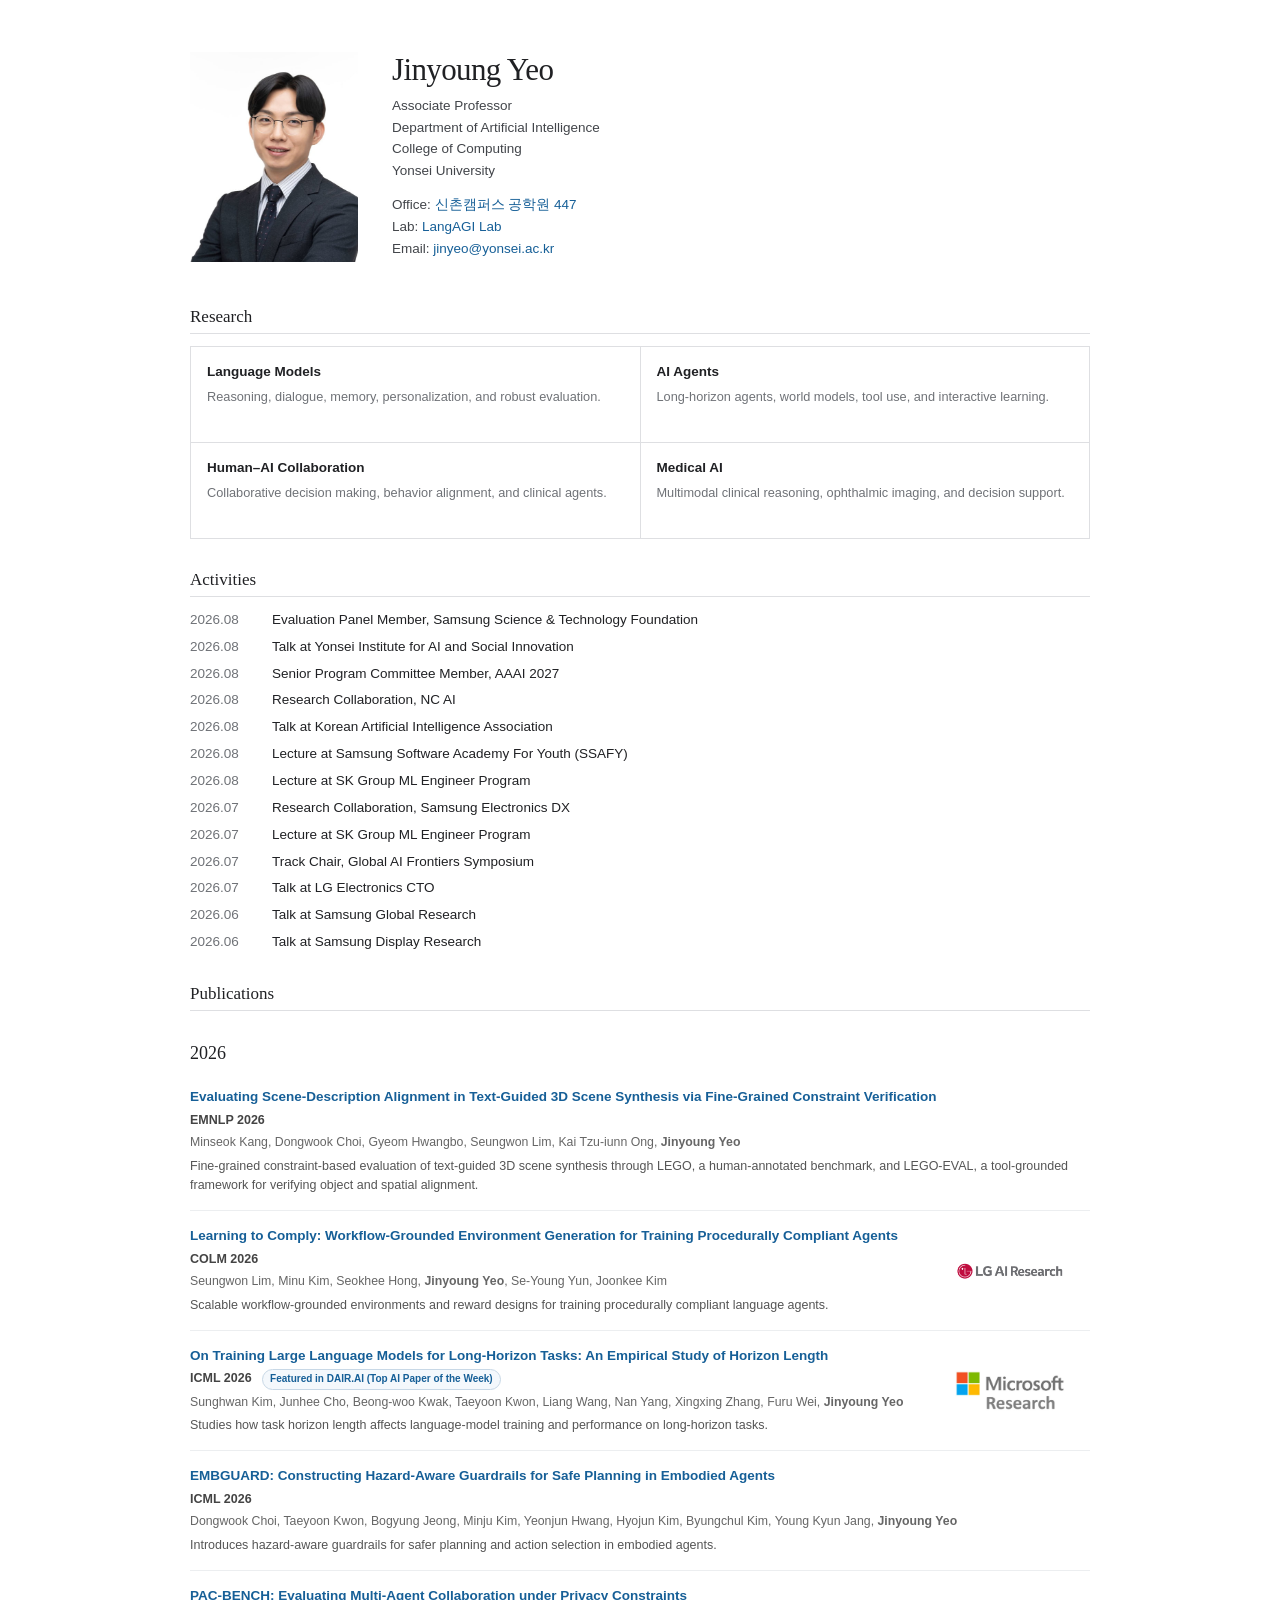
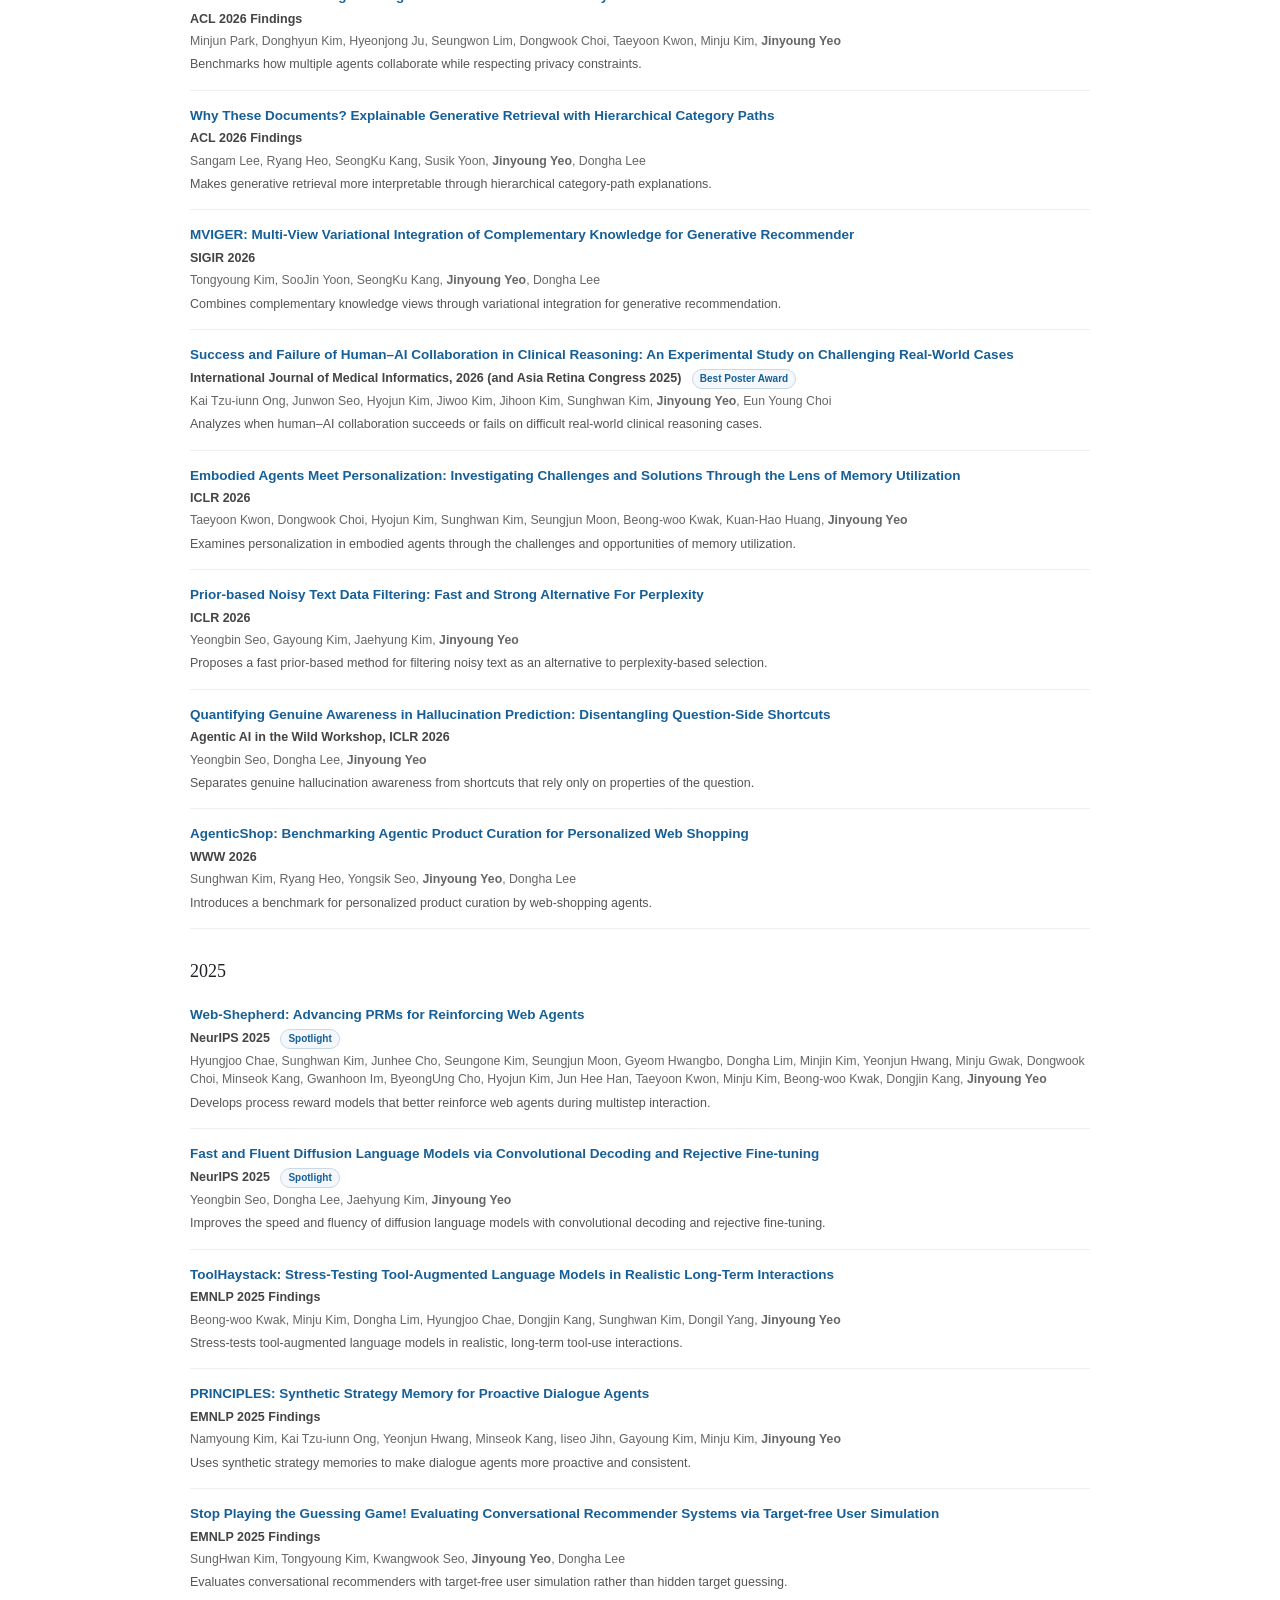
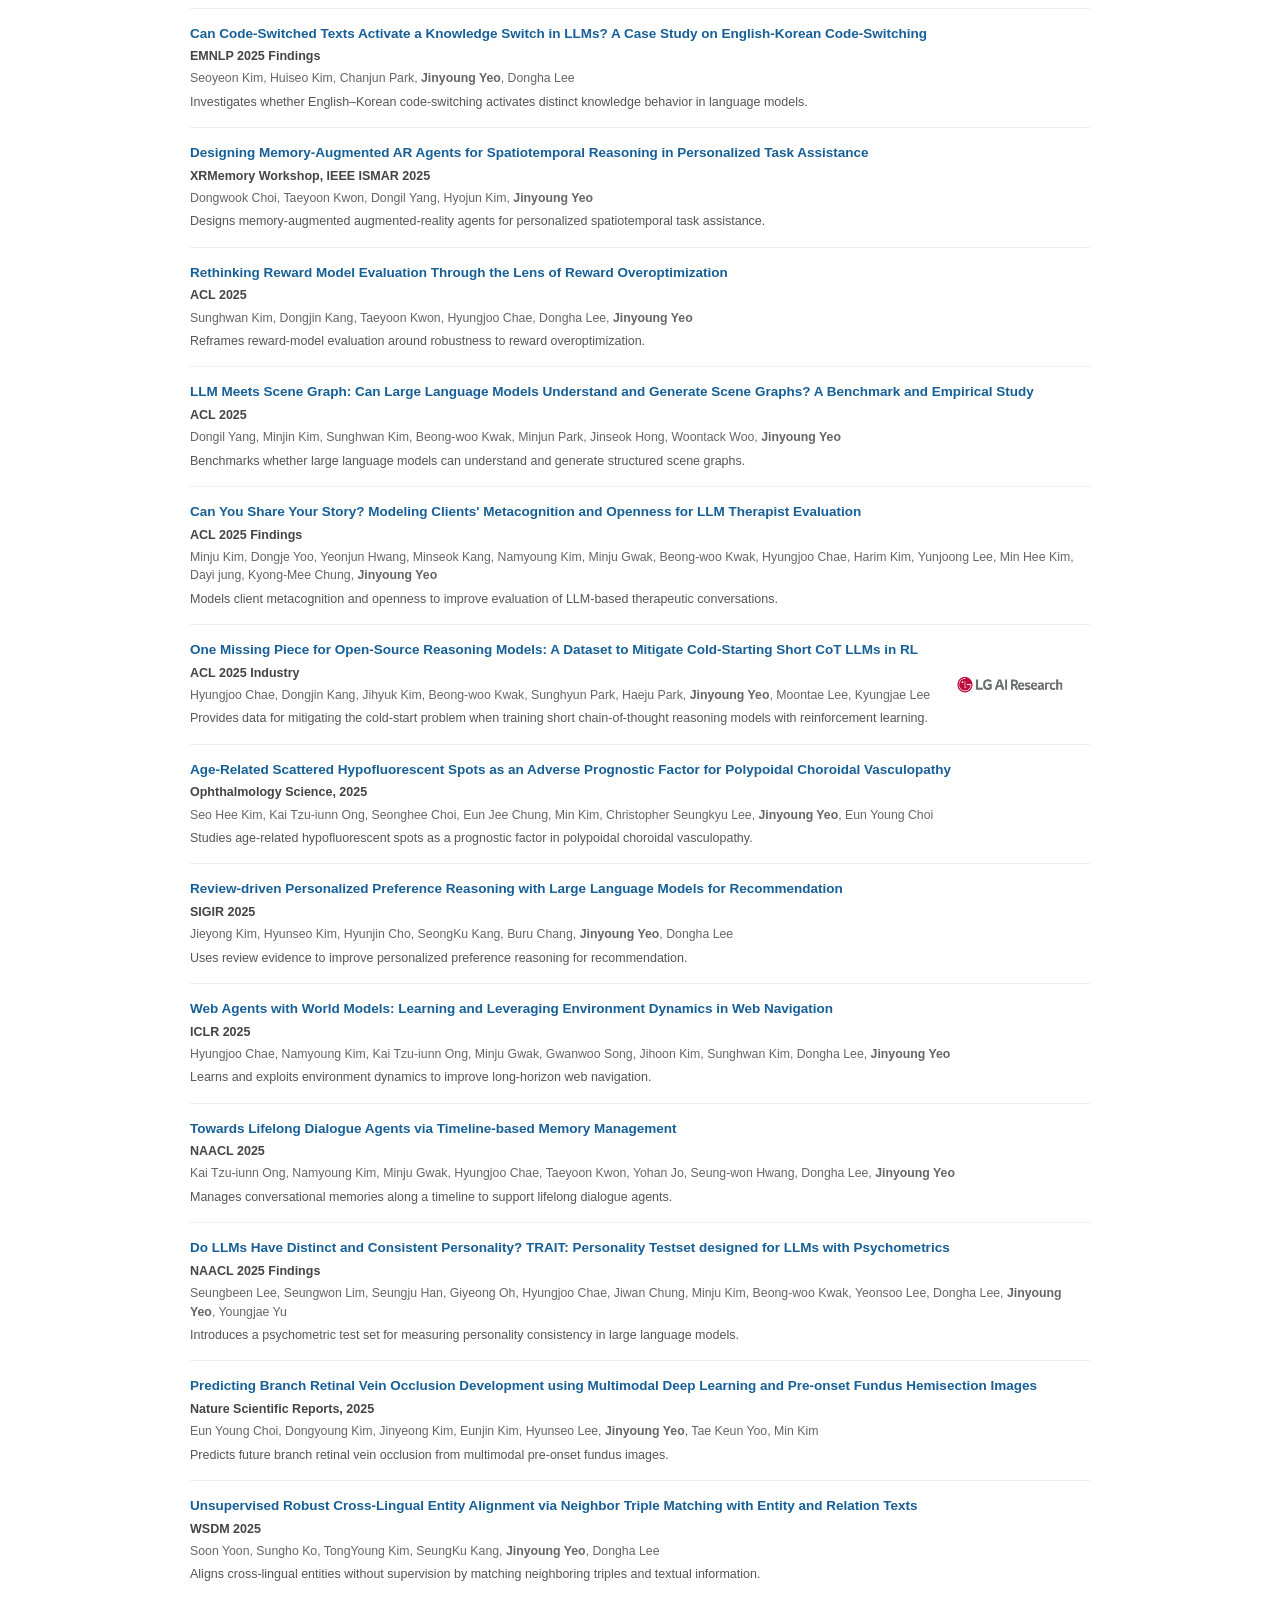
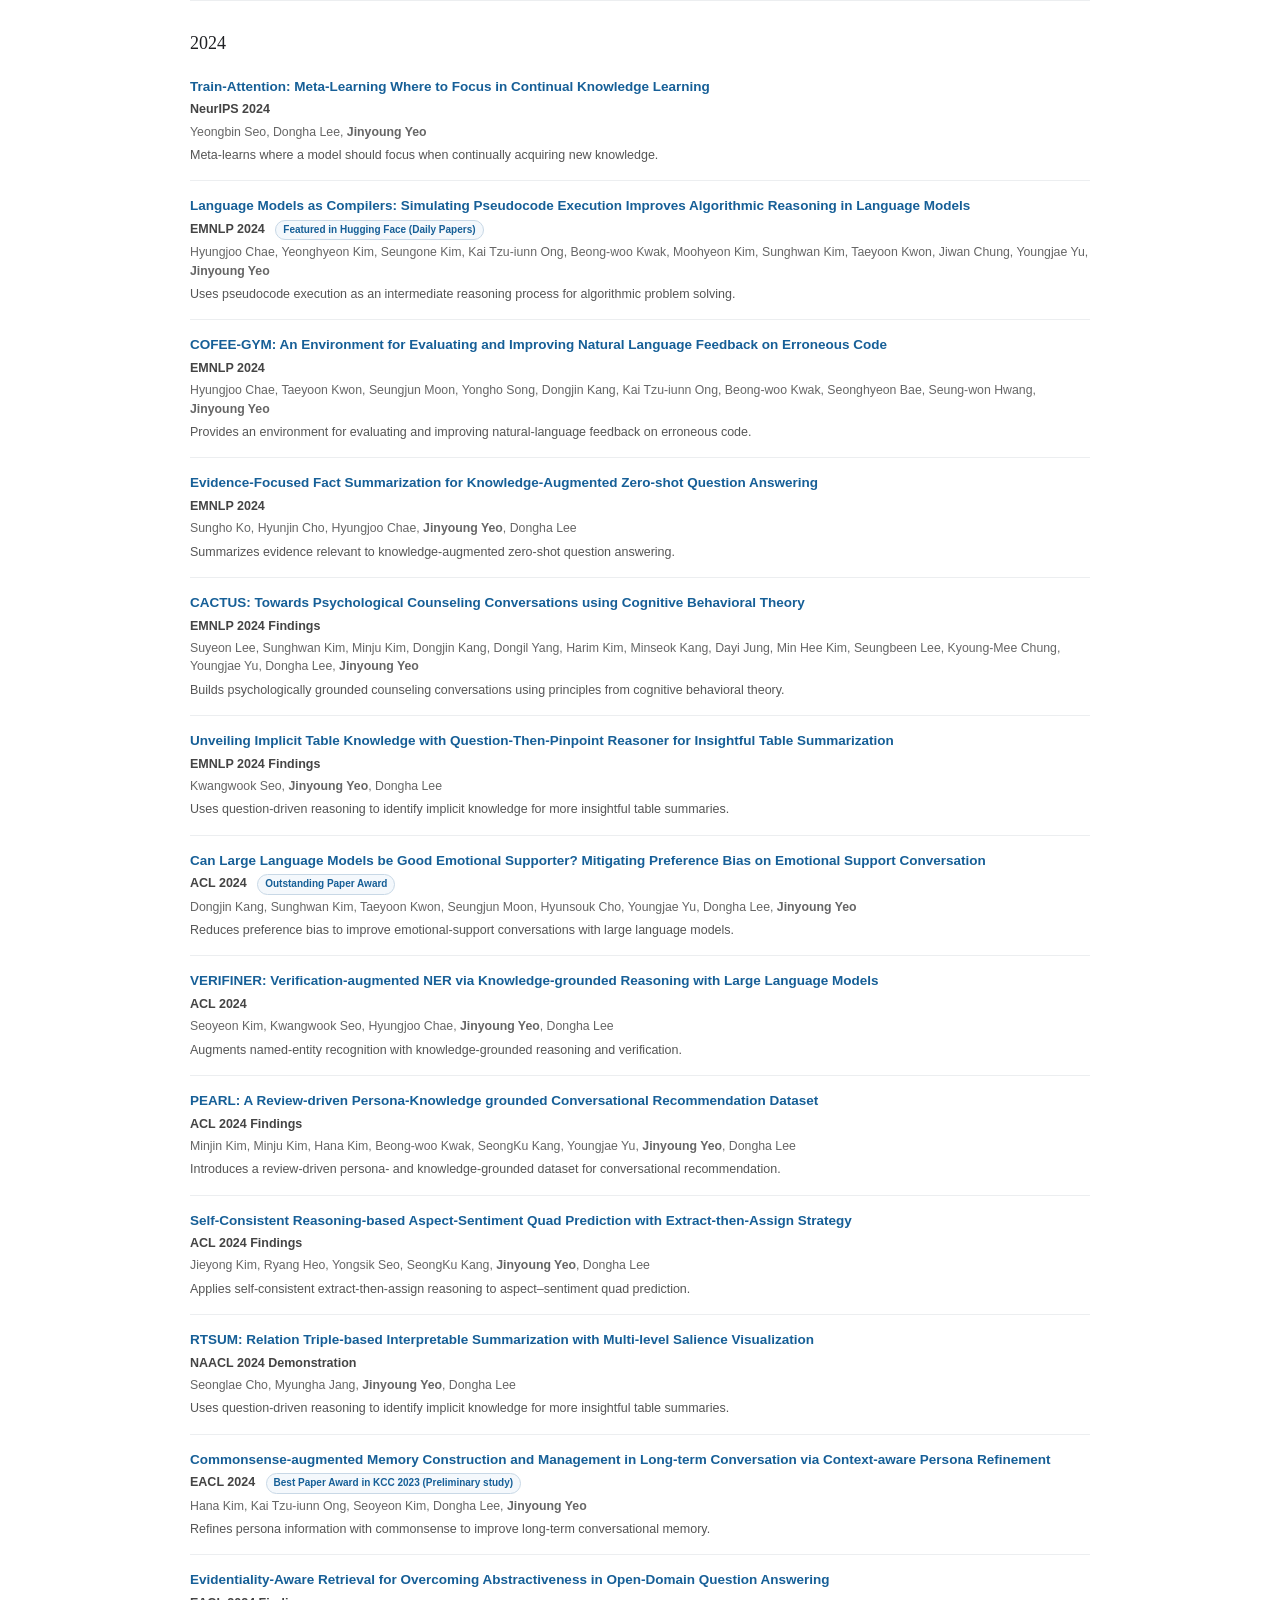
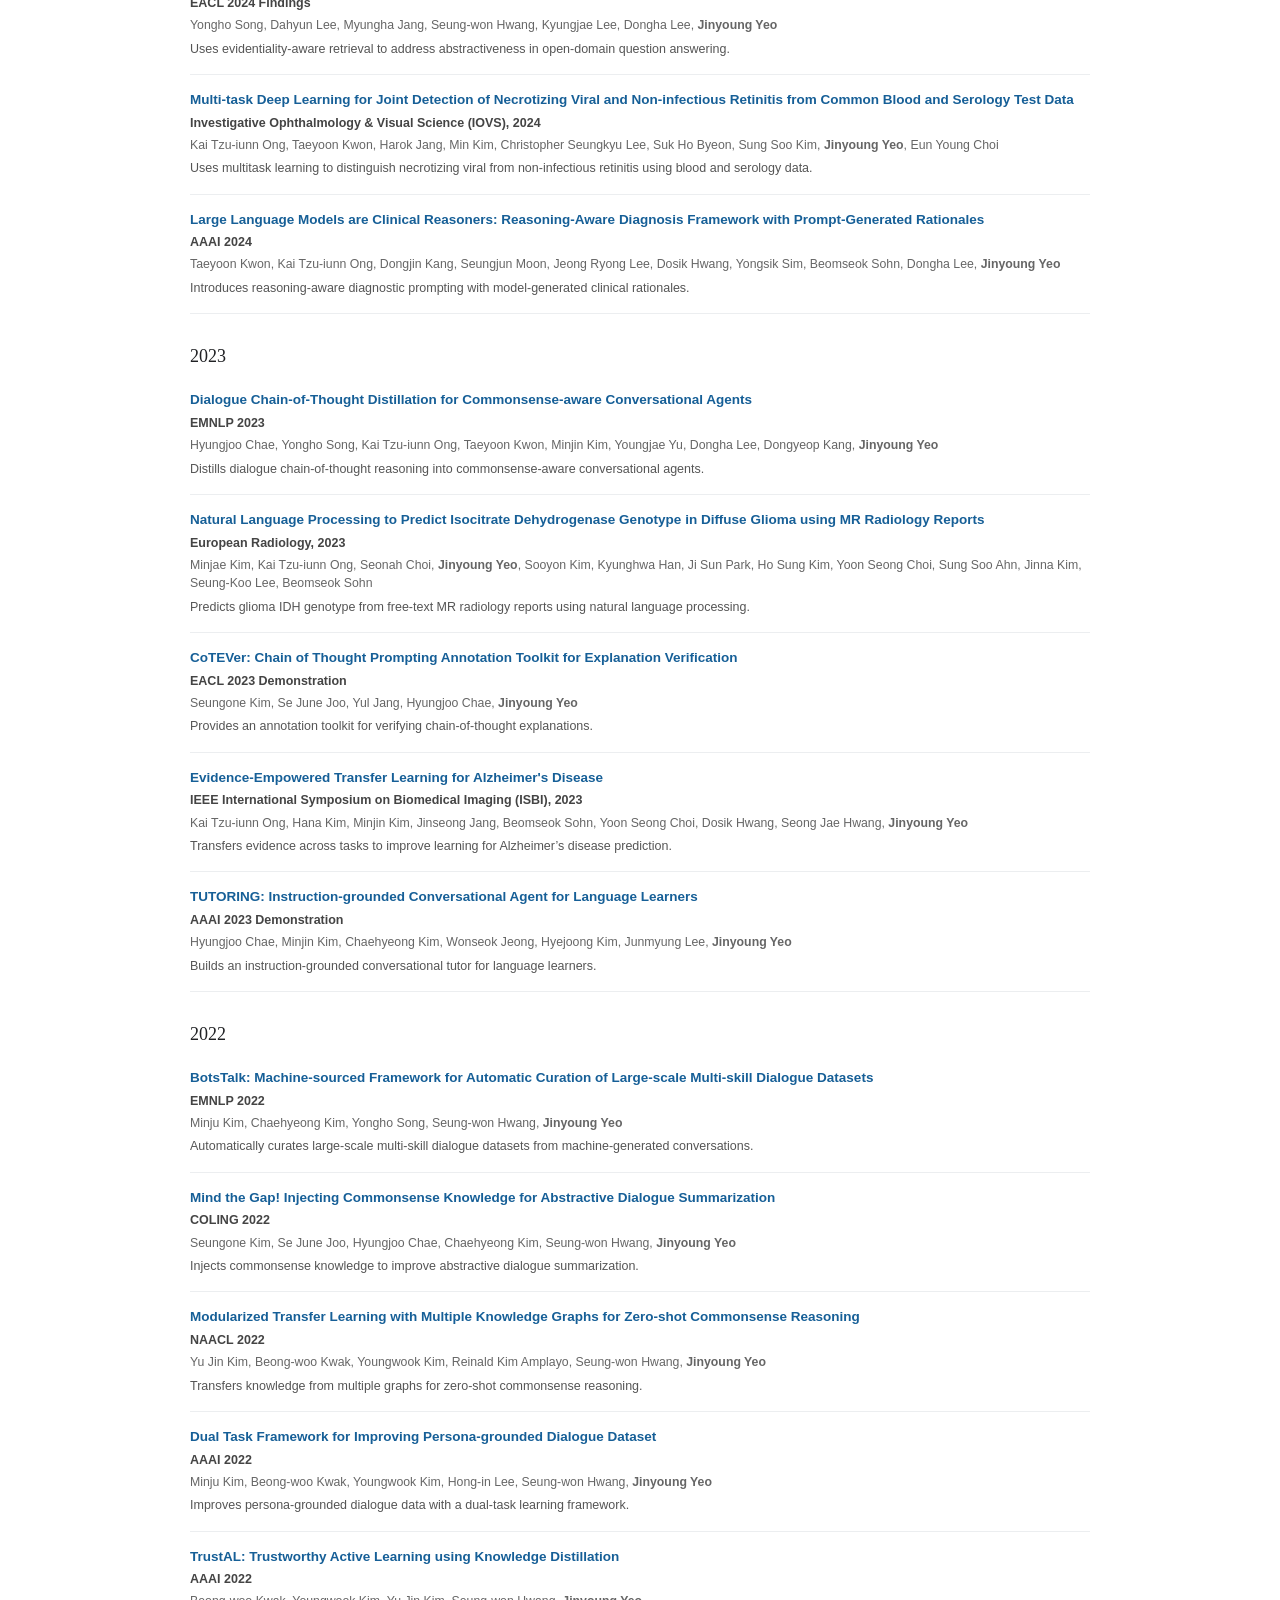
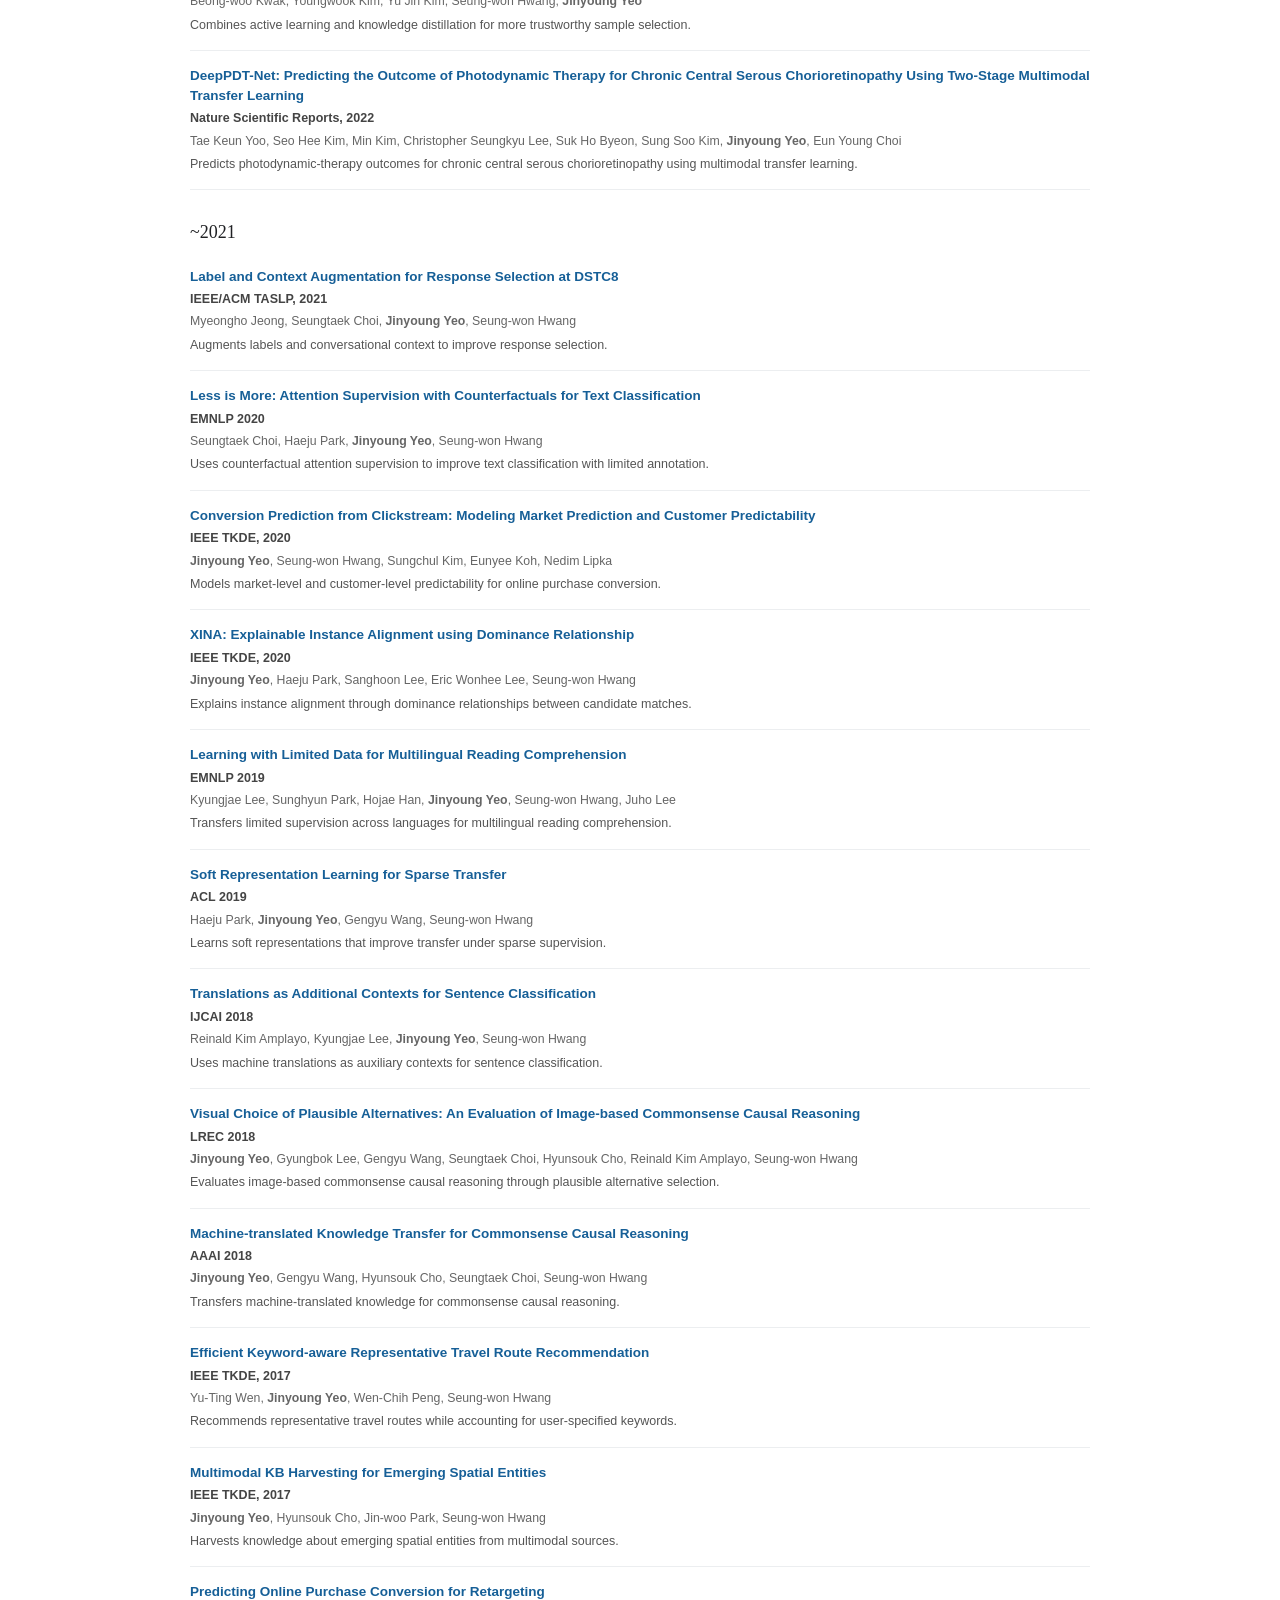
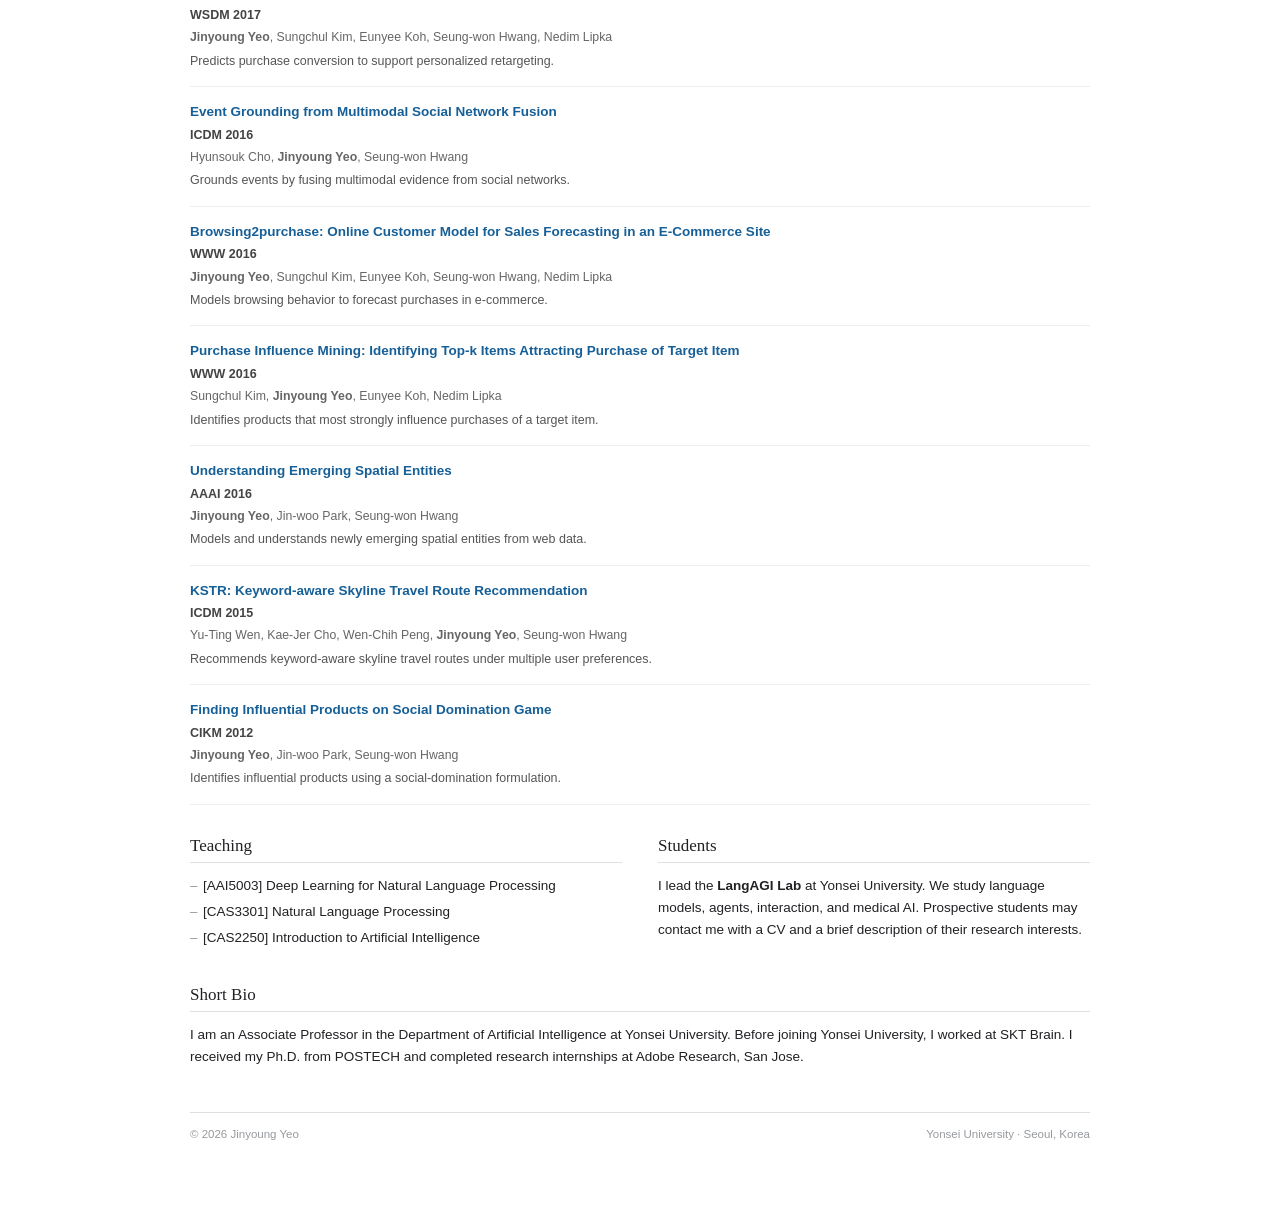
==== index.html @ 9df312e0 "Update index.html" ====
<!doctype html>
<html lang="en">
<head>
  <meta charset="utf-8">
  <meta name="viewport" content="width=device-width, initial-scale=1">
  <meta name="description" content="Jinyoung Yeo — Associate Professor at Yonsei University">
  <title>Jinyoung Yeo</title>
  <link rel="stylesheet" href="style.css">
</head>
<body>
  <main class="shell">
    <header class="hero">
      <div class="portrait">
        <img src="jyprofile.jpeg" alt="Jinyoung Yeo"
             onerror="this.style.display='none';this.parentElement.classList.add('fallback')">
      </div>

      <div class="intro">
        <h1>Jinyoung Yeo</h1>
        <p class="role">
          Associate Professor<br>
          Department of Artificial Intelligence<br>
          College of Computing<br>
          Yonsei University
        </p>

        <p class="contact">
          Office: <a href="https://yerp.yonsei.ac.kr/yerp/index.do " target="_blank" rel="noopener">신촌캠퍼스 공학원 447</a><br>
          Lab: <a href="https://langlab.yonsei.ac.kr" target="_blank" rel="noopener">LangAGI Lab</a><br>
          Email: <a href="mailto:jinyeo@yonsei.ac.kr">jinyeo@yonsei.ac.kr</a>
        </p>

      </div>
    </header>

    <section>
      <h2>Research</h2>
      <div class="research-grid">
        <article>
          <h3>Language Models</h3>
          <p>Reasoning, dialogue, memory, personalization, and robust evaluation.</p>
        </article>
        <article>
          <h3>AI Agents</h3>
          <p>Long-horizon agents, world models, tool use, and interactive learning.</p>
        </article>
        <article>
          <h3>Human–AI Collaboration</h3>
          <p>Collaborative decision making, behavior alignment, and clinical agents.</p>
        </article>
        <article>
          <h3>Medical AI</h3>
          <p>Multimodal clinical reasoning, ophthalmic imaging, and decision support.</p>
        </article>
      </div>
    </section>

    <section>
      <h2>Activities</h2>
      <ul class="timeline">
        <li><time>2026.08</time><span>Evaluation Panel Member, Samsung Science & Technology Foundation</span></li>
        <li><time>2026.08</time><span>Talk at Yonsei Institute for AI and Social Innovation</span></li>
        <li><time>2026.08</time><span>Senior Program Committee Member, AAAI 2027</span></li>
        <li><time>2026.08</time><span>Research Collaboration, NC AI</span></li>
        <li><time>2026.08</time><span>Talk at Korean Artificial Intelligence Association</span></li>
        <li><time>2026.08</time><span>Lecture at Samsung Software Academy For Youth (SSAFY)</span></li>
        <li><time>2026.08</time><span>Lecture at SK Group ML Engineer Program</span></li>

        <li><time>2026.07</time><span>Research Collaboration, Samsung Electronics DX</span></li>
        <li><time>2026.07</time><span>Lecture at SK Group ML Engineer Program</span></li>
        <li><time>2026.07</time><span>Track Chair, Global AI Frontiers Symposium</span></li>
        <li><time>2026.07</time><span>Talk at LG Electronics CTO</span></li>
        <li><time>2026.06</time><span>Talk at Samsung Global Research</span></li>
        <li><time>2026.06</time><span>Talk at Samsung Display Research</span></li>
      </ul>
    </section>

<!-- Replace each Google Scholar search URL with the direct paper URL when available. -->
<section id="publications">
  <div class="section-heading">
    <h2>Publications</h2>
  </div>

  <h3 class="publication-year">2026</h3>
  <ol class="papers">
    <li>
      <p class="paper-title">
        <a href="https://gyeomh.github.io/LEGO-Eval/" target="_blank" rel="noopener">
          Evaluating Scene-Description Alignment in Text-Guided 3D Scene Synthesis via Fine-Grained Constraint Verification
        </a>
      </p>
      <p class="paper-venue">
        EMNLP 2026
      </p>
      <p class="paper-authors">
        Minseok Kang, Dongwook Choi, Gyeom Hwangbo, Seungwon Lim, Kai Tzu-iunn Ong, <strong>Jinyoung Yeo</strong>
      </p>
      <p class="paper-description">
        Fine-grained constraint-based evaluation of text-guided 3D scene synthesis through LEGO, a human-annotated benchmark, and LEGO-EVAL, a tool-grounded framework for verifying object and spatial alignment.
      </p>
      
          
    </li>
        
    <li class="industry-paper">
  <div class="paper-content">
    <p class="paper-title">
          <a href="https://sngwonlim.github.io" target="_blank" rel="noopener">
           Learning to Comply: Workflow-Grounded Environment Generation for Training Procedurally Compliant Agents
          </a>
        </p>
        <p class="paper-venue">
          COLM 2026
        </p>
        <p class="paper-authors">
          Seungwon Lim, Minu Kim, Seokhee Hong, <strong>Jinyoung Yeo</strong>, Se-Young Yun, Joonkee Kim
        </p>
        <p class="paper-description">
          Scalable workflow-grounded environments and reward designs for training procedurally compliant language agents.
        </p>

    </div>

  <img
    class="industry-logo"
    src="lgairesearch.png"
    alt="LG AI Research"
    title="LG AI Research"
  >
      
    </li>

      <li class="industry-paper">
  <div class="paper-content">
    <p class="paper-title">
          <a href="https://scholar.google.com/scholar?q=On%20Training%20Large%20Language%20Models%20for%20Long-Horizon%20Tasks%3A%20An%20Empirical%20Study%20of%20Horizon%20Length" target="_blank" rel="noopener">
            On Training Large Language Models for Long-Horizon Tasks: An Empirical Study of Horizon Length
          </a>
        </p>
        <p class="paper-venue">
          ICML 2026
          <span class="award">Featured in DAIR.AI (Top AI Paper of the Week)</span>
        </p>
        <p class="paper-authors">
          Sunghwan Kim, Junhee Cho, Beong-woo Kwak, Taeyoon Kwon, Liang Wang, Nan Yang, Xingxing Zhang, Furu Wei, <strong>Jinyoung Yeo</strong>
        </p>
        <p class="paper-description">
          Studies how task horizon length affects language-model training and performance on long-horizon tasks.
        </p>
      </div>
      <img
    class="industry-logo"
    src="msra.png"
    alt="Microsoft Research Asia"
    title="Microsoft Research Asia"
  >
    </li>
    <li>
      
       
        <p class="paper-title">
          <a href="https://scholar.google.com/scholar?q=EMBGUARD%3A%20Constructing%20Hazard-Aware%20Guardrails%20for%20Safe%20Planning%20in%20Embodied%20Agents" target="_blank" rel="noopener">
            EMBGUARD: Constructing Hazard-Aware Guardrails for Safe Planning in Embodied Agents
          </a>
        </p>
        <p class="paper-venue">
          ICML 2026
        </p>
        <p class="paper-authors">
          Dongwook Choi, Taeyoon Kwon, Bogyung Jeong, Minju Kim, Yeonjun Hwang, Hyojun Kim, Byungchul Kim, Young Kyun Jang, <strong>Jinyoung Yeo</strong>
        </p>
        <p class="paper-description">
          Introduces hazard-aware guardrails for safer planning and action selection in embodied agents.
        </p>
      
    </li>
    <li>
      
       
        <p class="paper-title">
          <a href="https://scholar.google.com/scholar?q=PAC-BENCH%3A%20Evaluating%20Multi-Agent%20Collaboration%20under%20Privacy%20Constraints" target="_blank" rel="noopener">
            PAC-BENCH: Evaluating Multi-Agent Collaboration under Privacy Constraints
          </a>
        </p>
        <p class="paper-venue">
          ACL 2026 Findings
        </p>
        <p class="paper-authors">
          Minjun Park, Donghyun Kim, Hyeonjong Ju, Seungwon Lim, Dongwook Choi, Taeyoon Kwon, Minju Kim, <strong>Jinyoung Yeo</strong>
        </p>
        <p class="paper-description">
          Benchmarks how multiple agents collaborate while respecting privacy constraints.
        </p>
      
    </li>
    <li>
      
       
        <p class="paper-title">
          <a href="https://scholar.google.com/scholar?q=Why%20These%20Documents%3F%20Explainable%20Generative%20Retrieval%20with%20Hierarchical%20Category%20Paths" target="_blank" rel="noopener">
            Why These Documents? Explainable Generative Retrieval with Hierarchical Category Paths
          </a>
        </p>
        <p class="paper-venue">
          ACL 2026 Findings
        </p>
        <p class="paper-authors">
          Sangam Lee, Ryang Heo, SeongKu Kang, Susik Yoon, <strong>Jinyoung Yeo</strong>, Dongha Lee
        </p>
        <p class="paper-description">
          Makes generative retrieval more interpretable through hierarchical category-path explanations.
        </p>
      
    </li>
    <li>
      
       
        <p class="paper-title">
          <a href="https://scholar.google.com/scholar?q=MVIGER%3A%20Multi-View%20Variational%20Integration%20of%20Complementary%20Knowledge%20for%20Generative%20Recommender" target="_blank" rel="noopener">
            MVIGER: Multi-View Variational Integration of Complementary Knowledge for Generative Recommender
          </a>
        </p>
        <p class="paper-venue">
          SIGIR 2026
        </p>
        <p class="paper-authors">
          Tongyoung Kim, SooJin Yoon, SeongKu Kang, <strong>Jinyoung Yeo</strong>, Dongha Lee
        </p>
        <p class="paper-description">
          Combines complementary knowledge views through variational integration for generative recommendation.
        </p>
      
    </li>
    <li>
      
       
        <p class="paper-title">
          <a href="https://scholar.google.com/scholar?q=Success%20and%20Failure%20of%20Human%E2%80%93AI%20Collaboration%20in%20Clinical%20Reasoning%3A%20An%20Experimental%20Study%20on%20Challenging%20Real-World%20Cases" target="_blank" rel="noopener">
            Success and Failure of Human–AI Collaboration in Clinical Reasoning: An Experimental Study on Challenging Real-World Cases
          </a>
        </p>
        <p class="paper-venue">
          International Journal of Medical Informatics, 2026 (and Asia Retina Congress 2025)
          <span class="award">Best Poster Award</span>
        </p>
        <p class="paper-authors">
          Kai Tzu-iunn Ong, Junwon Seo, Hyojun Kim, Jiwoo Kim, Jihoon Kim, Sunghwan Kim, <strong>Jinyoung Yeo</strong>, Eun Young Choi
        </p>
        <p class="paper-description">
          Analyzes when human–AI collaboration succeeds or fails on difficult real-world clinical reasoning cases.
        </p>
      
    </li>
    <li>
      
       
        <p class="paper-title">
          <a href="https://scholar.google.com/scholar?q=Embodied%20Agents%20Meet%20Personalization%3A%20Investigating%20Challenges%20and%20Solutions%20Through%20the%20Lens%20of%20Memory%20Utilization" target="_blank" rel="noopener">
            Embodied Agents Meet Personalization: Investigating Challenges and Solutions Through the Lens of Memory Utilization
          </a>
        </p>
        <p class="paper-venue">
          ICLR 2026
        </p>
        <p class="paper-authors">
          Taeyoon Kwon, Dongwook Choi, Hyojun Kim, Sunghwan Kim, Seungjun Moon, Beong-woo Kwak, Kuan-Hao Huang, <strong>Jinyoung Yeo</strong>
        </p>
        <p class="paper-description">
          Examines personalization in embodied agents through the challenges and opportunities of memory utilization.
        </p>
      
    </li>
    <li>
      
       
        <p class="paper-title">
          <a href="https://scholar.google.com/scholar?q=Prior-based%20Noisy%20Text%20Data%20Filtering%3A%20Fast%20and%20Strong%20Alternative%20For%20Perplexity" target="_blank" rel="noopener">
            Prior-based Noisy Text Data Filtering: Fast and Strong Alternative For Perplexity
          </a>
        </p>
        <p class="paper-venue">
          ICLR 2026
        </p>
        <p class="paper-authors">
          Yeongbin Seo, Gayoung Kim, Jaehyung Kim, <strong>Jinyoung Yeo</strong>
        </p>
        <p class="paper-description">
          Proposes a fast prior-based method for filtering noisy text as an alternative to perplexity-based selection.
        </p>
      
    </li>
    <li>
      
       
        <p class="paper-title">
          <a href="https://scholar.google.com/scholar?q=Quantifying%20Genuine%20Awareness%20in%20Hallucination%20Prediction%3A%20Disentangling%20Question-Side%20Shortcuts" target="_blank" rel="noopener">
            Quantifying Genuine Awareness in Hallucination Prediction: Disentangling Question-Side Shortcuts
          </a>
        </p>
        <p class="paper-venue">
          Agentic AI in the Wild Workshop, ICLR 2026
        </p>
        <p class="paper-authors">
          Yeongbin Seo, Dongha Lee, <strong>Jinyoung Yeo</strong>
        </p>
        <p class="paper-description">
          Separates genuine hallucination awareness from shortcuts that rely only on properties of the question.
        </p>
      
    </li>
    <li>
      
       
        <p class="paper-title">
          <a href="https://scholar.google.com/scholar?q=AgenticShop%3A%20Benchmarking%20Agentic%20Product%20Curation%20for%20Personalized%20Web%20Shopping" target="_blank" rel="noopener">
            AgenticShop: Benchmarking Agentic Product Curation for Personalized Web Shopping
          </a>
        </p>
        <p class="paper-venue">
          WWW 2026
        </p>
        <p class="paper-authors">
          Sunghwan Kim, Ryang Heo, Yongsik Seo, <strong>Jinyoung Yeo</strong>, Dongha Lee
        </p>
        <p class="paper-description">
          Introduces a benchmark for personalized product curation by web-shopping agents.
        </p>
      
    </li>
  </ol>

  <h3 class="publication-year">2025</h3>
  <ol class="papers">
    <li>
      
       
        <p class="paper-title">
          <a href="https://scholar.google.com/scholar?q=Web-Shepherd%3A%20Advancing%20PRMs%20for%20Reinforcing%20Web%20Agents" target="_blank" rel="noopener">
            Web-Shepherd: Advancing PRMs for Reinforcing Web Agents
          </a>
        </p>
        <p class="paper-venue">
          NeurIPS 2025
          <span class="award">Spotlight</span>
        </p>
        <p class="paper-authors">
          Hyungjoo Chae, Sunghwan Kim, Junhee Cho, Seungone Kim, Seungjun Moon, Gyeom Hwangbo, Dongha Lim, Minjin Kim, Yeonjun Hwang, Minju Gwak, Dongwook Choi, Minseok Kang, Gwanhoon Im, ByeongUng Cho, Hyojun Kim, Jun Hee Han, Taeyoon Kwon, Minju Kim, Beong-woo Kwak, Dongjin Kang, <strong>Jinyoung Yeo</strong>
        </p>
        <p class="paper-description">
          Develops process reward models that better reinforce web agents during multistep interaction.
        </p>
      
    </li>
    <li>
      
       
        <p class="paper-title">
          <a href="https://scholar.google.com/scholar?q=Fast%20and%20Fluent%20Diffusion%20Language%20Models%20via%20Convolutional%20Decoding%20and%20Rejective%20Fine-tuning" target="_blank" rel="noopener">
            Fast and Fluent Diffusion Language Models via Convolutional Decoding and Rejective Fine-tuning
          </a>
        </p>
        <p class="paper-venue">
          NeurIPS 2025
          <span class="award">Spotlight</span>
        </p>
        <p class="paper-authors">
          Yeongbin Seo, Dongha Lee, Jaehyung Kim, <strong>Jinyoung Yeo</strong>
        </p>
        <p class="paper-description">
          Improves the speed and fluency of diffusion language models with convolutional decoding and rejective fine-tuning.
        </p>
      
    </li>
    <li>
      
       
        <p class="paper-title">
          <a href="https://scholar.google.com/scholar?q=ToolHaystack%3A%20Stress-Testing%20Tool-Augmented%20Language%20Models%20in%20Realistic%20Long-Term%20Interactions" target="_blank" rel="noopener">
            ToolHaystack: Stress-Testing Tool-Augmented Language Models in Realistic Long-Term Interactions
          </a>
        </p>
        <p class="paper-venue">
          EMNLP 2025 Findings
        </p>
        <p class="paper-authors">
          Beong-woo Kwak, Minju Kim, Dongha Lim, Hyungjoo Chae, Dongjin Kang, Sunghwan Kim, Dongil Yang, <strong>Jinyoung Yeo</strong>
        </p>
        <p class="paper-description">
          Stress-tests tool-augmented language models in realistic, long-term tool-use interactions.
        </p>
      
    </li>
    <li>
      
       
        <p class="paper-title">
          <a href="https://scholar.google.com/scholar?q=PRINCIPLES%3A%20Synthetic%20Strategy%20Memory%20for%20Proactive%20Dialogue%20Agents" target="_blank" rel="noopener">
            PRINCIPLES: Synthetic Strategy Memory for Proactive Dialogue Agents
          </a>
        </p>
        <p class="paper-venue">
          EMNLP 2025 Findings
        </p>
        <p class="paper-authors">
          Namyoung Kim, Kai Tzu-iunn Ong, Yeonjun Hwang, Minseok Kang, Iiseo Jihn, Gayoung Kim, Minju Kim, <strong>Jinyoung Yeo</strong>
        </p>
        <p class="paper-description">
          Uses synthetic strategy memories to make dialogue agents more proactive and consistent.
        </p>
      
    </li>
    <li>
      
       
        <p class="paper-title">
          <a href="https://scholar.google.com/scholar?q=Stop%20Playing%20the%20Guessing%20Game%21%20Evaluating%20Conversational%20Recommender%20Systems%20via%20Target-free%20User%20Simulation" target="_blank" rel="noopener">
            Stop Playing the Guessing Game! Evaluating Conversational Recommender Systems via Target-free User Simulation
          </a>
        </p>
        <p class="paper-venue">
          EMNLP 2025 Findings
        </p>
        <p class="paper-authors">
          SungHwan Kim, Tongyoung Kim, Kwangwook Seo, <strong>Jinyoung Yeo</strong>, Dongha Lee
        </p>
        <p class="paper-description">
          Evaluates conversational recommenders with target-free user simulation rather than hidden target guessing.
        </p>
      
    </li>
    <li>
      
       
        <p class="paper-title">
          <a href="https://scholar.google.com/scholar?q=Can%20Code-Switched%20Texts%20Activate%20a%20Knowledge%20Switch%20in%20LLMs%3F%20A%20Case%20Study%20on%20English-Korean%20Code-Switching" target="_blank" rel="noopener">
            Can Code-Switched Texts Activate a Knowledge Switch in LLMs? A Case Study on English-Korean Code-Switching
          </a>
        </p>
        <p class="paper-venue">
          EMNLP 2025 Findings
        </p>
        <p class="paper-authors">
          Seoyeon Kim, Huiseo Kim, Chanjun Park, <strong>Jinyoung Yeo</strong>, Dongha Lee
        </p>
        <p class="paper-description">
          Investigates whether English–Korean code-switching activates distinct knowledge behavior in language models.
        </p>
      
    </li>
    <li>
      
       
        <p class="paper-title">
          <a href="https://scholar.google.com/scholar?q=Designing%20Memory-Augmented%20AR%20Agents%20for%20Spatiotemporal%20Reasoning%20in%20Personalized%20Task%20Assistance" target="_blank" rel="noopener">
            Designing Memory-Augmented AR Agents for Spatiotemporal Reasoning in Personalized Task Assistance
          </a>
        </p>
        <p class="paper-venue">
          XRMemory Workshop, IEEE ISMAR 2025
        </p>
        <p class="paper-authors">
          Dongwook Choi, Taeyoon Kwon, Dongil Yang, Hyojun Kim, <strong>Jinyoung Yeo</strong>
        </p>
        <p class="paper-description">
          Designs memory-augmented augmented-reality agents for personalized spatiotemporal task assistance.
        </p>
      
    </li>
    <li>
      
       
        <p class="paper-title">
          <a href="https://scholar.google.com/scholar?q=Rethinking%20Reward%20Model%20Evaluation%20Through%20the%20Lens%20of%20Reward%20Overoptimization" target="_blank" rel="noopener">
            Rethinking Reward Model Evaluation Through the Lens of Reward Overoptimization
          </a>
        </p>
        <p class="paper-venue">
          ACL 2025
        </p>
        <p class="paper-authors">
          Sunghwan Kim, Dongjin Kang, Taeyoon Kwon, Hyungjoo Chae, Dongha Lee, <strong>Jinyoung Yeo</strong>
        </p>
        <p class="paper-description">
          Reframes reward-model evaluation around robustness to reward overoptimization.
        </p>
      
    </li>
    <li>
      
       
        <p class="paper-title">
          <a href="https://scholar.google.com/scholar?q=LLM%20Meets%20Scene%20Graph%3A%20Can%20Large%20Language%20Models%20Understand%20and%20Generate%20Scene%20Graphs%3F%20A%20Benchmark%20and%20Empirical%20Study" target="_blank" rel="noopener">
            LLM Meets Scene Graph: Can Large Language Models Understand and Generate Scene Graphs? A Benchmark and Empirical Study
          </a>
        </p>
        <p class="paper-venue">
          ACL 2025
        </p>
        <p class="paper-authors">
          Dongil Yang, Minjin Kim, Sunghwan Kim, Beong-woo Kwak, Minjun Park, Jinseok Hong, Woontack Woo, <strong>Jinyoung Yeo</strong>
        </p>
        <p class="paper-description">
          Benchmarks whether large language models can understand and generate structured scene graphs.
        </p>
      
    </li>
    <li>
      
       
        <p class="paper-title">
          <a href="https://scholar.google.com/scholar?q=Can%20You%20Share%20Your%20Story%3F%20Modeling%20Clients%27%20Metacognition%20and%20Openness%20for%20LLM%20Therapist%20Evaluation" target="_blank" rel="noopener">
            Can You Share Your Story? Modeling Clients&#x27; Metacognition and Openness for LLM Therapist Evaluation
          </a>
        </p>
        <p class="paper-venue">
          ACL 2025 Findings
        </p>
        <p class="paper-authors">
          Minju Kim, Dongje Yoo, Yeonjun Hwang, Minseok Kang, Namyoung Kim, Minju Gwak, Beong-woo Kwak, Hyungjoo Chae, Harim Kim, Yunjoong Lee, Min Hee Kim, Dayi jung, Kyong-Mee Chung, <strong>Jinyoung Yeo</strong>
        </p>
        <p class="paper-description">
          Models client metacognition and openness to improve evaluation of LLM-based therapeutic conversations.
        </p>
      
    </li>
    <li class="industry-paper">
  <div class="paper-content">
        <p class="paper-title">
          <a href="https://scholar.google.com/scholar?q=One%20Missing%20Piece%20for%20Open-Source%20Reasoning%20Models%3A%20A%20Dataset%20to%20Mitigate%20Cold-Starting%20Short%20CoT%20LLMs%20in%20RL" target="_blank" rel="noopener">
            One Missing Piece for Open-Source Reasoning Models: A Dataset to Mitigate Cold-Starting Short CoT LLMs in RL
          </a>
        </p>
        <p class="paper-venue">
          ACL 2025 Industry
        </p>
        <p class="paper-authors">
          Hyungjoo Chae, Dongjin Kang, Jihyuk Kim, Beong-woo Kwak, Sunghyun Park, Haeju Park, <strong>Jinyoung Yeo</strong>, Moontae Lee, Kyungjae Lee
        </p>
        <p class="paper-description">
          Provides data for mitigating the cold-start problem when training short chain-of-thought reasoning models with reinforcement learning.
        </p>
       </div>

  <img
    class="industry-logo"
    src="lgairesearch.png"
    alt="LG AI Research"
    title="LG AI Research"
  >
    </li>
    <li>
      
       
        <p class="paper-title">
          <a href="https://scholar.google.com/scholar?q=Age-Related%20Scattered%20Hypofluorescent%20Spots%20as%20an%20Adverse%20Prognostic%20Factor%20for%20Polypoidal%20Choroidal%20Vasculopathy" target="_blank" rel="noopener">
            Age-Related Scattered Hypofluorescent Spots as an Adverse Prognostic Factor for Polypoidal Choroidal Vasculopathy
          </a>
        </p>
        <p class="paper-venue">
          Ophthalmology Science, 2025
        </p>
        <p class="paper-authors">
          Seo Hee Kim, Kai Tzu-iunn Ong, Seonghee Choi, Eun Jee Chung, Min Kim, Christopher Seungkyu Lee, <strong>Jinyoung Yeo</strong>, Eun Young Choi
        </p>
        <p class="paper-description">
          Studies age-related hypofluorescent spots as a prognostic factor in polypoidal choroidal vasculopathy.
        </p>
      
    </li>
    <li>
      
       
        <p class="paper-title">
          <a href="https://scholar.google.com/scholar?q=Review-driven%20Personalized%20Preference%20Reasoning%20with%20Large%20Language%20Models%20for%20Recommendation" target="_blank" rel="noopener">
            Review-driven Personalized Preference Reasoning with Large Language Models for Recommendation
          </a>
        </p>
        <p class="paper-venue">
          SIGIR 2025
        </p>
        <p class="paper-authors">
          Jieyong Kim, Hyunseo Kim, Hyunjin Cho, SeongKu Kang, Buru Chang, <strong>Jinyoung Yeo</strong>, Dongha Lee
        </p>
        <p class="paper-description">
          Uses review evidence to improve personalized preference reasoning for recommendation.
        </p>
      
    </li>
    <li>
      
       
        <p class="paper-title">
          <a href="https://scholar.google.com/scholar?q=Web%20Agents%20with%20World%20Models%3A%20Learning%20and%20Leveraging%20Environment%20Dynamics%20in%20Web%20Navigation" target="_blank" rel="noopener">
            Web Agents with World Models: Learning and Leveraging Environment Dynamics in Web Navigation
          </a>
        </p>
        <p class="paper-venue">
          ICLR 2025
        </p>
        <p class="paper-authors">
          Hyungjoo Chae, Namyoung Kim, Kai Tzu-iunn Ong, Minju Gwak, Gwanwoo Song, Jihoon Kim, Sunghwan Kim, Dongha Lee, <strong>Jinyoung Yeo</strong>
        </p>
        <p class="paper-description">
          Learns and exploits environment dynamics to improve long-horizon web navigation.
        </p>
      
    </li>
    <li>
      
       
        <p class="paper-title">
          <a href="https://scholar.google.com/scholar?q=Towards%20Lifelong%20Dialogue%20Agents%20via%20Timeline-based%20Memory%20Management" target="_blank" rel="noopener">
            Towards Lifelong Dialogue Agents via Timeline-based Memory Management
          </a>
        </p>
        <p class="paper-venue">
          NAACL 2025
        </p>
        <p class="paper-authors">
          Kai Tzu-iunn Ong, Namyoung Kim, Minju Gwak, Hyungjoo Chae, Taeyoon Kwon, Yohan Jo, Seung-won Hwang, Dongha Lee, <strong>Jinyoung Yeo</strong>
        </p>
        <p class="paper-description">
          Manages conversational memories along a timeline to support lifelong dialogue agents.
        </p>
      
    </li>
    <li>
      
       
        <p class="paper-title">
          <a href="https://scholar.google.com/scholar?q=Do%20LLMs%20Have%20Distinct%20and%20Consistent%20Personality%3F%20TRAIT%3A%20Personality%20Testset%20designed%20for%20LLMs%20with%20Psychometrics" target="_blank" rel="noopener">
            Do LLMs Have Distinct and Consistent Personality? TRAIT: Personality Testset designed for LLMs with Psychometrics
          </a>
        </p>
        <p class="paper-venue">
          NAACL 2025 Findings
        </p>
        <p class="paper-authors">
          Seungbeen Lee, Seungwon Lim, Seungju Han, Giyeong Oh, Hyungjoo Chae, Jiwan Chung, Minju Kim, Beong-woo Kwak, Yeonsoo Lee, Dongha Lee, <strong>Jinyoung Yeo</strong>, Youngjae Yu
        </p>
        <p class="paper-description">
          Introduces a psychometric test set for measuring personality consistency in large language models.
        </p>
      
    </li>
    <li>
      
       
        <p class="paper-title">
          <a href="https://scholar.google.com/scholar?q=Predicting%20Branch%20Retinal%20Vein%20Occlusion%20Development%20using%20Multimodal%20Deep%20Learning%20and%20Pre-onset%20Fundus%20Hemisection%20Images" target="_blank" rel="noopener">
            Predicting Branch Retinal Vein Occlusion Development using Multimodal Deep Learning and Pre-onset Fundus Hemisection Images
          </a>
        </p>
        <p class="paper-venue">
          Nature Scientific Reports, 2025
        </p>
        <p class="paper-authors">
          Eun Young Choi, Dongyoung Kim, Jinyeong Kim, Eunjin Kim, Hyunseo Lee, <strong>Jinyoung Yeo</strong>, Tae Keun Yoo, Min Kim
        </p>
        <p class="paper-description">
          Predicts future branch retinal vein occlusion from multimodal pre-onset fundus images.
        </p>
      
    </li>
    <li>
      
       
        <p class="paper-title">
          <a href="https://scholar.google.com/scholar?q=Unsupervised%20Robust%20Cross-Lingual%20Entity%20Alignment%20via%20Neighbor%20Triple%20Matching%20with%20Entity%20and%20Relation%20Texts" target="_blank" rel="noopener">
            Unsupervised Robust Cross-Lingual Entity Alignment via Neighbor Triple Matching with Entity and Relation Texts
          </a>
        </p>
        <p class="paper-venue">
          WSDM 2025
        </p>
        <p class="paper-authors">
          Soon Yoon, Sungho Ko, TongYoung Kim, SeungKu Kang, <strong>Jinyoung Yeo</strong>, Dongha Lee
        </p>
        <p class="paper-description">
          Aligns cross-lingual entities without supervision by matching neighboring triples and textual information.
        </p>
      
    </li>
  </ol>

  <h3 class="publication-year">2024</h3>
  <ol class="papers">
    <li>
      
       
        <p class="paper-title">
          <a href="https://scholar.google.com/scholar?q=Train-Attention%3A%20Meta-Learning%20Where%20to%20Focus%20in%20Continual%20Knowledge%20Learning" target="_blank" rel="noopener">
            Train-Attention: Meta-Learning Where to Focus in Continual Knowledge Learning
          </a>
        </p>
        <p class="paper-venue">
          NeurIPS 2024
        </p>
        <p class="paper-authors">
          Yeongbin Seo, Dongha Lee, <strong>Jinyoung Yeo</strong>
        </p>
        <p class="paper-description">
          Meta-learns where a model should focus when continually acquiring new knowledge.
        </p>
      
    </li>
    <li>
      
       
        <p class="paper-title">
          <a href="https://scholar.google.com/scholar?q=Language%20Models%20as%20Compilers%3A%20Simulating%20Pseudocode%20Execution%20Improves%20Algorithmic%20Reasoning%20in%20Language%20Models" target="_blank" rel="noopener">
            Language Models as Compilers: Simulating Pseudocode Execution Improves Algorithmic Reasoning in Language Models
          </a>
        </p>
        <p class="paper-venue">
          EMNLP 2024
          <span class="award"> Featured in Hugging Face (Daily Papers)</span>
        </p>
        <p class="paper-authors">
          Hyungjoo Chae, Yeonghyeon Kim, Seungone Kim, Kai Tzu-iunn Ong, Beong-woo Kwak, Moohyeon Kim, Sunghwan Kim, Taeyoon Kwon, Jiwan Chung, Youngjae Yu, <strong>Jinyoung Yeo</strong>
        </p>
        <p class="paper-description">
          Uses pseudocode execution as an intermediate reasoning process for algorithmic problem solving.
        </p>
      
    </li>
    <li>
      
       
        <p class="paper-title">
          <a href="https://scholar.google.com/scholar?q=COFEE-GYM%3A%20An%20Environment%20for%20Evaluating%20and%20Improving%20Natural%20Language%20Feedback%20on%20Erroneous%20Code" target="_blank" rel="noopener">
            COFEE-GYM: An Environment for Evaluating and Improving Natural Language Feedback on Erroneous Code
          </a>
        </p>
        <p class="paper-venue">
          EMNLP 2024
        </p>
        <p class="paper-authors">
          Hyungjoo Chae, Taeyoon Kwon, Seungjun Moon, Yongho Song, Dongjin Kang, Kai Tzu-iunn Ong, Beong-woo Kwak, Seonghyeon Bae, Seung-won Hwang, <strong>Jinyoung Yeo</strong>
        </p>
        <p class="paper-description">
          Provides an environment for evaluating and improving natural-language feedback on erroneous code.
        </p>
      
    </li>
    <li>
      
       
        <p class="paper-title">
          <a href="https://scholar.google.com/scholar?q=Evidence-Focused%20Fact%20Summarization%20for%20Knowledge-Augmented%20Zero-shot%20Question%20Answering" target="_blank" rel="noopener">
            Evidence-Focused Fact Summarization for Knowledge-Augmented Zero-shot Question Answering
          </a>
        </p>
        <p class="paper-venue">
          EMNLP 2024
        </p>
        <p class="paper-authors">
          Sungho Ko, Hyunjin Cho, Hyungjoo Chae, <strong>Jinyoung Yeo</strong>, Dongha Lee
        </p>
        <p class="paper-description">
          Summarizes evidence relevant to knowledge-augmented zero-shot question answering.
        </p>
      
    </li>
    <li>
      
       
        <p class="paper-title">
          <a href="https://scholar.google.com/scholar?q=CACTUS%3A%20Towards%20Psychological%20Counseling%20Conversations%20using%20Cognitive%20Behavioral%20Theory" target="_blank" rel="noopener">
            CACTUS: Towards Psychological Counseling Conversations using Cognitive Behavioral Theory
          </a>
        </p>
        <p class="paper-venue">
          EMNLP 2024 Findings
        </p>
        <p class="paper-authors">
          Suyeon Lee, Sunghwan Kim, Minju Kim, Dongjin Kang, Dongil Yang, Harim Kim, Minseok Kang, Dayi Jung, Min Hee Kim, Seungbeen Lee, Kyoung-Mee Chung, Youngjae Yu, Dongha Lee, <strong>Jinyoung Yeo</strong>
        </p>
        <p class="paper-description">
          Builds psychologically grounded counseling conversations using principles from cognitive behavioral theory.
        </p>
      
    </li>
    <li>
      
       
        <p class="paper-title">
          <a href="https://scholar.google.com/scholar?q=Unveiling%20Implicit%20Table%20Knowledge%20with%20Question-Then-Pinpoint%20Reasoner%20for%20Insightful%20Table%20Summarization" target="_blank" rel="noopener">
            Unveiling Implicit Table Knowledge with Question-Then-Pinpoint Reasoner for Insightful Table Summarization
          </a>
        </p>
        <p class="paper-venue">
          EMNLP 2024 Findings
        </p>
        <p class="paper-authors">
          Kwangwook Seo, <strong>Jinyoung Yeo</strong>, Dongha Lee
        </p>
        <p class="paper-description">
          Uses question-driven reasoning to identify implicit knowledge for more insightful table summaries.
        </p>
      
    </li>
    <li>
      
       
        <p class="paper-title">
          <a href="https://scholar.google.com/scholar?q=Can%20Large%20Language%20Models%20be%20Good%20Emotional%20Supporter%3F%20Mitigating%20Preference%20Bias%20on%20Emotional%20Support%20Conversation" target="_blank" rel="noopener">
            Can Large Language Models be Good Emotional Supporter? Mitigating Preference Bias on Emotional Support Conversation
          </a>
        </p>
        <p class="paper-venue">
          ACL 2024
          <span class="award">Outstanding Paper Award</span>
        </p>
        <p class="paper-authors">
          Dongjin Kang, Sunghwan Kim, Taeyoon Kwon, Seungjun Moon, Hyunsouk Cho, Youngjae Yu, Dongha Lee, <strong>Jinyoung Yeo</strong>
        </p>
        <p class="paper-description">
          Reduces preference bias to improve emotional-support conversations with large language models.
        </p>
      
    </li>
    <li>
      
       
        <p class="paper-title">
          <a href="https://scholar.google.com/scholar?q=VERIFINER%3A%20Verification-augmented%20NER%20via%20Knowledge-grounded%20Reasoning%20with%20Large%20Language%20Models" target="_blank" rel="noopener">
            VERIFINER: Verification-augmented NER via Knowledge-grounded Reasoning with Large Language Models
          </a>
        </p>
        <p class="paper-venue">
          ACL 2024
        </p>
        <p class="paper-authors">
          Seoyeon Kim, Kwangwook Seo, Hyungjoo Chae, <strong>Jinyoung Yeo</strong>, Dongha Lee
        </p>
        <p class="paper-description">
          Augments named-entity recognition with knowledge-grounded reasoning and verification.
        </p>
      
    </li>
    <li>
      
       
        <p class="paper-title">
          <a href="https://scholar.google.com/scholar?q=PEARL%3A%20A%20Review-driven%20Persona-Knowledge%20grounded%20Conversational%20Recommendation%20Dataset" target="_blank" rel="noopener">
            PEARL: A Review-driven Persona-Knowledge grounded Conversational Recommendation Dataset
          </a>
        </p>
        <p class="paper-venue">
          ACL 2024 Findings
        </p>
        <p class="paper-authors">
          Minjin Kim, Minju Kim, Hana Kim, Beong-woo Kwak, SeongKu Kang, Youngjae Yu, <strong>Jinyoung Yeo</strong>, Dongha Lee
        </p>
        <p class="paper-description">
          Introduces a review-driven persona- and knowledge-grounded dataset for conversational recommendation.
        </p>
      
    </li>
    <li>
      
       
        <p class="paper-title">
          <a href="https://scholar.google.com/scholar?q=Self-Consistent%20Reasoning-based%20Aspect-Sentiment%20Quad%20Prediction%20with%20Extract-then-Assign%20Strategy" target="_blank" rel="noopener">
            Self-Consistent Reasoning-based Aspect-Sentiment Quad Prediction with Extract-then-Assign Strategy
          </a>
        </p>
        <p class="paper-venue">
          ACL 2024 Findings
        </p>
        <p class="paper-authors">
          Jieyong Kim, Ryang Heo, Yongsik Seo, SeongKu Kang, <strong>Jinyoung Yeo</strong>, Dongha Lee
        </p>
        <p class="paper-description">
          Applies self-consistent extract-then-assign reasoning to aspect–sentiment quad prediction.
        </p>
      
    </li>
    <li>
      
       
        <p class="paper-title">
          <a href="https://scholar.google.com/scholar?q=RTSUM%3A%20Relation%20Triple-based%20Interpretable%20Summarization%20with%20Multi-level%20Salience%20Visualization" target="_blank" rel="noopener">
            RTSUM: Relation Triple-based Interpretable Summarization with Multi-level Salience Visualization
          </a>
        </p>
        <p class="paper-venue">
          NAACL 2024 Demonstration
        </p>
        <p class="paper-authors">
          Seonglae Cho, Myungha Jang, <strong>Jinyoung Yeo</strong>, Dongha Lee
        </p>
        <p class="paper-description">
          Uses question-driven reasoning to identify implicit knowledge for more insightful table summaries.
        </p>
      
    </li>
    <li>
      
       
        <p class="paper-title">
          <a href="https://scholar.google.com/scholar?q=Commonsense-augmented%20Memory%20Construction%20and%20Management%20in%20Long-term%20Conversation%20via%20Context-aware%20Persona%20Refinement" target="_blank" rel="noopener">
            Commonsense-augmented Memory Construction and Management in Long-term Conversation via Context-aware Persona Refinement
          </a>
        </p>
        <p class="paper-venue">
          EACL 2024 
          <span class="award">Best Paper Award in KCC 2023 (Preliminary study)</span>
        </p>
        <p class="paper-authors">
          Hana Kim, Kai Tzu-iunn Ong, Seoyeon Kim, Dongha Lee, <strong>Jinyoung Yeo</strong>
        </p>
        <p class="paper-description">
          Refines persona information with commonsense to improve long-term conversational memory.
        </p>
      
    </li>
    <li>
      
       
        <p class="paper-title">
          <a href="https://scholar.google.com/scholar?q=Evidentiality-Aware%20Retrieval%20for%20Overcoming%20Abstractiveness%20in%20Open-Domain%20Question%20Answering" target="_blank" rel="noopener">
            Evidentiality-Aware Retrieval for Overcoming Abstractiveness in Open-Domain Question Answering
          </a>
        </p>
        <p class="paper-venue">
          EACL 2024 Findings
        </p>
        <p class="paper-authors">
          Yongho Song, Dahyun Lee, Myungha Jang, Seung-won Hwang, Kyungjae Lee, Dongha Lee, <strong>Jinyoung Yeo</strong>
        </p>
        <p class="paper-description">
          Uses evidentiality-aware retrieval to address abstractiveness in open-domain question answering.
        </p>
      
    </li>
    <li>
      
       
        <p class="paper-title">
          <a href="https://scholar.google.com/scholar?q=Multi-task%20Deep%20Learning%20for%20Joint%20Detection%20of%20Necrotizing%20Viral%20and%20Non-infectious%20Retinitis%20from%20Common%20Blood%20and%20Serology%20Test%20Data" target="_blank" rel="noopener">
            Multi-task Deep Learning for Joint Detection of Necrotizing Viral and Non-infectious Retinitis from Common Blood and Serology Test Data
          </a>
        </p>
        <p class="paper-venue">
          Investigative Ophthalmology &amp; Visual Science (IOVS), 2024
        </p>
        <p class="paper-authors">
          Kai Tzu-iunn Ong, Taeyoon Kwon, Harok Jang, Min Kim, Christopher Seungkyu Lee, Suk Ho Byeon, Sung Soo Kim, <strong>Jinyoung Yeo</strong>, Eun Young Choi
        </p>
        <p class="paper-description">
          Uses multitask learning to distinguish necrotizing viral from non-infectious retinitis using blood and serology data.
        </p>
      
    </li>
    <li>
      
       
        <p class="paper-title">
          <a href="https://scholar.google.com/scholar?q=Large%20Language%20Models%20are%20Clinical%20Reasoners%3A%20Reasoning-Aware%20Diagnosis%20Framework%20with%20Prompt-Generated%20Rationales" target="_blank" rel="noopener">
            Large Language Models are Clinical Reasoners: Reasoning-Aware Diagnosis Framework with Prompt-Generated Rationales
          </a>
        </p>
        <p class="paper-venue">
          AAAI 2024
        </p>
        <p class="paper-authors">
          Taeyoon Kwon, Kai Tzu-iunn Ong, Dongjin Kang, Seungjun Moon, Jeong Ryong Lee, Dosik Hwang, Yongsik Sim, Beomseok Sohn, Dongha Lee, <strong>Jinyoung Yeo</strong>
        </p>
        <p class="paper-description">
          Introduces reasoning-aware diagnostic prompting with model-generated clinical rationales.
        </p>
      
    </li>
  </ol>

  <h3 class="publication-year">2023</h3>
  <ol class="papers">
    <li>
      
       
        <p class="paper-title">
          <a href="https://scholar.google.com/scholar?q=Dialogue%20Chain-of-Thought%20Distillation%20for%20Commonsense-aware%20Conversational%20Agents" target="_blank" rel="noopener">
            Dialogue Chain-of-Thought Distillation for Commonsense-aware Conversational Agents
          </a>
        </p>
        <p class="paper-venue">
          EMNLP 2023
        </p>
        <p class="paper-authors">
          Hyungjoo Chae, Yongho Song, Kai Tzu-iunn Ong, Taeyoon Kwon, Minjin Kim, Youngjae Yu, Dongha Lee, Dongyeop Kang, <strong>Jinyoung Yeo</strong>
        </p>
        <p class="paper-description">
          Distills dialogue chain-of-thought reasoning into commonsense-aware conversational agents.
        </p>
      
    </li>
    <li>
      
       
        <p class="paper-title">
          <a href="https://scholar.google.com/scholar?q=Natural%20Language%20Processing%20to%20Predict%20Isocitrate%20Dehydrogenase%20Genotype%20in%20Diffuse%20Glioma%20using%20MR%20Radiology%20Reports" target="_blank" rel="noopener">
            Natural Language Processing to Predict Isocitrate Dehydrogenase Genotype in Diffuse Glioma using MR Radiology Reports
          </a>
        </p>
        <p class="paper-venue">
          European Radiology, 2023
        </p>
        <p class="paper-authors">
          Minjae Kim, Kai Tzu-iunn Ong, Seonah Choi, <strong>Jinyoung Yeo</strong>, Sooyon Kim, Kyunghwa Han, Ji Sun Park, Ho Sung Kim, Yoon Seong Choi, Sung Soo Ahn, Jinna Kim, Seung-Koo Lee, Beomseok Sohn
        </p>
        <p class="paper-description">
          Predicts glioma IDH genotype from free-text MR radiology reports using natural language processing.
        </p>
      
    </li>
    <li>
      
       
        <p class="paper-title">
          <a href="https://scholar.google.com/scholar?q=CoTEVer%3A%20Chain%20of%20Thought%20Prompting%20Annotation%20Toolkit%20for%20Explanation%20Verification" target="_blank" rel="noopener">
            CoTEVer: Chain of Thought Prompting Annotation Toolkit for Explanation Verification
          </a>
        </p>
        <p class="paper-venue">
          EACL 2023 Demonstration
        </p>
        <p class="paper-authors">
          Seungone Kim, Se June Joo, Yul Jang, Hyungjoo Chae, <strong>Jinyoung Yeo</strong>
        </p>
        <p class="paper-description">
          Provides an annotation toolkit for verifying chain-of-thought explanations.
        </p>
      
    </li>
    <li>
      
       
        <p class="paper-title">
          <a href="https://scholar.google.com/scholar?q=Evidence-Empowered%20Transfer%20Learning%20for%20Alzheimer%27s%20Disease" target="_blank" rel="noopener">
            Evidence-Empowered Transfer Learning for Alzheimer&#x27;s Disease
          </a>
        </p>
        <p class="paper-venue">
          IEEE International Symposium on Biomedical Imaging (ISBI), 2023
        </p>
        <p class="paper-authors">
          Kai Tzu-iunn Ong, Hana Kim, Minjin Kim, Jinseong Jang, Beomseok Sohn, Yoon Seong Choi, Dosik Hwang, Seong Jae Hwang, <strong>Jinyoung Yeo</strong>
        </p>
        <p class="paper-description">
          Transfers evidence across tasks to improve learning for Alzheimer’s disease prediction.
        </p>
      
    </li>
    <li>
    <p class="paper-title">
          <a href="https://scholar.google.com/scholar?q=TUTORING%3A%20Instruction-grounded%20Conversational%20Agent%20for%20Language%20Learners" target="_blank" rel="noopener">
            TUTORING: Instruction-grounded Conversational Agent for Language Learners
          </a>
        </p>
        <p class="paper-venue">
          AAAI 2023 Demonstration
        </p>
        <p class="paper-authors">
          Hyungjoo Chae, Minjin Kim, Chaehyeong Kim, Wonseok Jeong, Hyejoong Kim, Junmyung Lee, <strong>Jinyoung Yeo</strong>
        </p>
        <p class="paper-description">
          Builds an instruction-grounded conversational tutor for language learners.
        </p>
    </li>
  </ol>

  <h3 class="publication-year">2022</h3>
  <ol class="papers">
    <li>
      
       
        <p class="paper-title">
          <a href="https://scholar.google.com/scholar?q=BotsTalk%3A%20Machine-sourced%20Framework%20for%20Automatic%20Curation%20of%20Large-scale%20Multi-skill%20Dialogue%20Datasets" target="_blank" rel="noopener">
            BotsTalk: Machine-sourced Framework for Automatic Curation of Large-scale Multi-skill Dialogue Datasets
          </a>
        </p>
        <p class="paper-venue">
          EMNLP 2022
        </p>
        <p class="paper-authors">
          Minju Kim, Chaehyeong Kim, Yongho Song, Seung-won Hwang, <strong>Jinyoung Yeo</strong>
        </p>
        <p class="paper-description">
          Automatically curates large-scale multi-skill dialogue datasets from machine-generated conversations.
        </p>
      
    </li>
    <li>
      
       
        <p class="paper-title">
          <a href="https://scholar.google.com/scholar?q=Mind%20the%20Gap%21%20Injecting%20Commonsense%20Knowledge%20for%20Abstractive%20Dialogue%20Summarization" target="_blank" rel="noopener">
            Mind the Gap! Injecting Commonsense Knowledge for Abstractive Dialogue Summarization
          </a>
        </p>
        <p class="paper-venue">
          COLING 2022
        </p>
        <p class="paper-authors">
          Seungone Kim, Se June Joo, Hyungjoo Chae, Chaehyeong Kim, Seung-won Hwang, <strong>Jinyoung Yeo</strong>
        </p>
        <p class="paper-description">
          Injects commonsense knowledge to improve abstractive dialogue summarization.
        </p>
      
    </li>
    <li>
      
       
        <p class="paper-title">
          <a href="https://scholar.google.com/scholar?q=Modularized%20Transfer%20Learning%20with%20Multiple%20Knowledge%20Graphs%20for%20Zero-shot%20Commonsense%20Reasoning" target="_blank" rel="noopener">
            Modularized Transfer Learning with Multiple Knowledge Graphs for Zero-shot Commonsense Reasoning
          </a>
        </p>
        <p class="paper-venue">
          NAACL 2022
        </p>
        <p class="paper-authors">
          Yu Jin Kim, Beong-woo Kwak, Youngwook Kim, Reinald Kim Amplayo, Seung-won Hwang, <strong>Jinyoung Yeo</strong>
        </p>
        <p class="paper-description">
          Transfers knowledge from multiple graphs for zero-shot commonsense reasoning.
        </p>
      
    </li>
    <li>
      
       
        <p class="paper-title">
          <a href="https://scholar.google.com/scholar?q=Dual%20Task%20Framework%20for%20Improving%20Persona-grounded%20Dialogue%20Dataset" target="_blank" rel="noopener">
            Dual Task Framework for Improving Persona-grounded Dialogue Dataset
          </a>
        </p>
        <p class="paper-venue">
          AAAI 2022
        </p>
        <p class="paper-authors">
          Minju Kim, Beong-woo Kwak, Youngwook Kim, Hong-in Lee, Seung-won Hwang, <strong>Jinyoung Yeo</strong>
        </p>
        <p class="paper-description">
          Improves persona-grounded dialogue data with a dual-task learning framework.
        </p>
      
    </li>
    <li>
      
       
        <p class="paper-title">
          <a href="https://scholar.google.com/scholar?q=TrustAL%3A%20Trustworthy%20Active%20Learning%20using%20Knowledge%20Distillation" target="_blank" rel="noopener">
            TrustAL: Trustworthy Active Learning using Knowledge Distillation
          </a>
        </p>
        <p class="paper-venue">
          AAAI 2022
        </p>
        <p class="paper-authors">
          Beong-woo Kwak, Youngwook Kim, Yu Jin Kim, Seung-won Hwang, <strong>Jinyoung Yeo</strong>
        </p>
        <p class="paper-description">
          Combines active learning and knowledge distillation for more trustworthy sample selection.
        </p>
      
    </li>
    <li>
      
       
        <p class="paper-title">
          <a href="https://scholar.google.com/scholar?q=DeepPDT-Net%3A%20Predicting%20the%20Outcome%20of%20Photodynamic%20Therapy%20for%20Chronic%20Central%20Serous%20Chorioretinopathy%20Using%20Two-Stage%20Multimodal%20Transfer%20Learning" target="_blank" rel="noopener">
            DeepPDT-Net: Predicting the Outcome of Photodynamic Therapy for Chronic Central Serous Chorioretinopathy Using Two-Stage Multimodal Transfer Learning
          </a>
        </p>
        <p class="paper-venue">
          Nature Scientific Reports, 2022
        </p>
        <p class="paper-authors">
          Tae Keun Yoo, Seo Hee Kim, Min Kim, Christopher Seungkyu Lee, Suk Ho Byeon, Sung Soo Kim, <strong>Jinyoung Yeo</strong>, Eun Young Choi
        </p>
        <p class="paper-description">
          Predicts photodynamic-therapy outcomes for chronic central serous chorioretinopathy using multimodal transfer learning.
        </p>
      
    </li>
  </ol>

  <h3 class="publication-year">~2021</h3>
  <ol class="papers">
    <li>       
        <p class="paper-title">
          <a href="https://scholar.google.com/scholar?q=Label%20and%20Context%20Augmentation%20for%20Response%20Selection%20at%20DSTC8" target="_blank" rel="noopener">
            Label and Context Augmentation for Response Selection at DSTC8
          </a>
        </p>
        <p class="paper-venue">
          IEEE/ACM TASLP, 2021
        </p>
        <p class="paper-authors">
          Myeongho Jeong, Seungtaek Choi, <strong>Jinyoung Yeo</strong>, Seung-won Hwang
        </p>
        <p class="paper-description">
          Augments labels and conversational context to improve response selection.
        </p>
      
    </li>
    <li>       
        <p class="paper-title">
          <a href="https://scholar.google.com/scholar?q=Less%20is%20More%3A%20Attention%20Supervision%20with%20Counterfactuals%20for%20Text%20Classification" target="_blank" rel="noopener">
            Less is More: Attention Supervision with Counterfactuals for Text Classification
          </a>
        </p>
        <p class="paper-venue">
          EMNLP 2020
        </p>
        <p class="paper-authors">
          Seungtaek Choi, Haeju Park, <strong>Jinyoung Yeo</strong>, Seung-won Hwang
        </p>
        <p class="paper-description">
          Uses counterfactual attention supervision to improve text classification with limited annotation.
        </p>
      
    </li>
    <li>
    <p class="paper-title">     
          <a href="https://scholar.google.com/scholar?q=Conversion%20Prediction%20from%20Clickstream%3A%20Modeling%20Market%20Prediction%20and%20Customer%20Predictability" target="_blank" rel="noopener">
            Conversion Prediction from Clickstream: Modeling Market Prediction and Customer Predictability
          </a>
        </p>
        <p class="paper-venue">
          IEEE TKDE, 2020
        </p>
        <p class="paper-authors">
          <strong>Jinyoung Yeo</strong>, Seung-won Hwang, Sungchul Kim, Eunyee Koh, Nedim Lipka
        </p>
        <p class="paper-description">
          Models market-level and customer-level predictability for online purchase conversion.
        </p>
    </li>
    <li>       
        <p class="paper-title">
          <a href="https://scholar.google.com/scholar?q=XINA%3A%20Explainable%20Instance%20Alignment%20using%20Dominance%20Relationship" target="_blank" rel="noopener">
            XINA: Explainable Instance Alignment using Dominance Relationship
          </a>
        </p>
        <p class="paper-venue">
          IEEE TKDE, 2020
        </p>
        <p class="paper-authors">
          <strong>Jinyoung Yeo</strong>, Haeju Park, Sanghoon Lee, Eric Wonhee Lee, Seung-won Hwang
        </p>
        <p class="paper-description">
          Explains instance alignment through dominance relationships between candidate matches.
        </p>
      
    </li>
    <li>       
        <p class="paper-title">
          <a href="https://scholar.google.com/scholar?q=Learning%20with%20Limited%20Data%20for%20Multilingual%20Reading%20Comprehension" target="_blank" rel="noopener">
            Learning with Limited Data for Multilingual Reading Comprehension
          </a>
        </p>
        <p class="paper-venue">
          EMNLP 2019
        </p>
        <p class="paper-authors">
          Kyungjae Lee, Sunghyun Park, Hojae Han, <strong>Jinyoung Yeo</strong>, Seung-won Hwang, Juho Lee
        </p>
        <p class="paper-description">
          Transfers limited supervision across languages for multilingual reading comprehension.
        </p>
      
    </li>
    <li>       
        <p class="paper-title">
          <a href="https://scholar.google.com/scholar?q=Soft%20Representation%20Learning%20for%20Sparse%20Transfer" target="_blank" rel="noopener">
            Soft Representation Learning for Sparse Transfer
          </a>
        </p>
        <p class="paper-venue">
          ACL 2019
        </p>
        <p class="paper-authors">
          Haeju Park, <strong>Jinyoung Yeo</strong>, Gengyu Wang, Seung-won Hwang
        </p>
        <p class="paper-description">
          Learns soft representations that improve transfer under sparse supervision.
        </p>
      
    </li>
    <li>       
        <p class="paper-title">
          <a href="https://scholar.google.com/scholar?q=Translations%20as%20Additional%20Contexts%20for%20Sentence%20Classification" target="_blank" rel="noopener">
            Translations as Additional Contexts for Sentence Classification
          </a>
        </p>
        <p class="paper-venue">
          IJCAI 2018
        </p>
        <p class="paper-authors">
          Reinald Kim Amplayo, Kyungjae Lee, <strong>Jinyoung Yeo</strong>, Seung-won Hwang
        </p>
        <p class="paper-description">
          Uses machine translations as auxiliary contexts for sentence classification.
        </p>
      
    </li>
    <li>       
        <p class="paper-title">
          <a href="https://scholar.google.com/scholar?q=Visual%20Choice%20of%20Plausible%20Alternatives%3A%20An%20Evaluation%20of%20Image-based%20Commonsense%20Causal%20Reasoning" target="_blank" rel="noopener">
            Visual Choice of Plausible Alternatives: An Evaluation of Image-based Commonsense Causal Reasoning
          </a>
        </p>
        <p class="paper-venue">
          LREC 2018
        </p>
        <p class="paper-authors">
          <strong>Jinyoung Yeo</strong>, Gyungbok Lee, Gengyu Wang, Seungtaek Choi, Hyunsouk Cho, Reinald Kim Amplayo, Seung-won Hwang
        </p>
        <p class="paper-description">
          Evaluates image-based commonsense causal reasoning through plausible alternative selection.
        </p>
      
    </li>
    <li>       
        <p class="paper-title">
          <a href="https://scholar.google.com/scholar?q=Machine-translated%20Knowledge%20Transfer%20for%20Commonsense%20Causal%20Reasoning" target="_blank" rel="noopener">
            Machine-translated Knowledge Transfer for Commonsense Causal Reasoning
          </a>
        </p>
        <p class="paper-venue">
          AAAI 2018
        </p>
        <p class="paper-authors">
          <strong>Jinyoung Yeo</strong>, Gengyu Wang, Hyunsouk Cho, Seungtaek Choi, Seung-won Hwang
        </p>
        <p class="paper-description">
          Transfers machine-translated knowledge for commonsense causal reasoning.
        </p>
      
    </li>
    <li>       
        <p class="paper-title">
          <a href="https://scholar.google.com/scholar?q=Efficient%20Keyword-aware%20Representative%20Travel%20Route%20Recommendation" target="_blank" rel="noopener">
            Efficient Keyword-aware Representative Travel Route Recommendation
          </a>
        </p>
        <p class="paper-venue">
          IEEE TKDE, 2017
        </p>
        <p class="paper-authors">
          Yu-Ting Wen, <strong>Jinyoung Yeo</strong>, Wen-Chih Peng, Seung-won Hwang
        </p>
        <p class="paper-description">
          Recommends representative travel routes while accounting for user-specified keywords.
        </p>
      
    </li>
    <li>       
        <p class="paper-title">
          <a href="https://scholar.google.com/scholar?q=Multimodal%20KB%20Harvesting%20for%20Emerging%20Spatial%20Entities" target="_blank" rel="noopener">
            Multimodal KB Harvesting for Emerging Spatial Entities
          </a>
        </p>
        <p class="paper-venue">
          IEEE TKDE, 2017
        </p>
        <p class="paper-authors">
          <strong>Jinyoung Yeo</strong>, Hyunsouk Cho, Jin-woo Park, Seung-won Hwang
        </p>
        <p class="paper-description">
          Harvests knowledge about emerging spatial entities from multimodal sources.
        </p>
      
    </li>
   <li>
    <p class="paper-title">    
          <a href="https://scholar.google.com/scholar?q=Predicting%20Online%20Purchase%20Conversion%20for%20Retargeting" target="_blank" rel="noopener">
            Predicting Online Purchase Conversion for Retargeting
          </a>
        </p>
        <p class="paper-venue">
          WSDM 2017
        </p>
        <p class="paper-authors">
          <strong>Jinyoung Yeo</strong>, Sungchul Kim, Eunyee Koh, Seung-won Hwang, Nedim Lipka
        </p>
        <p class="paper-description">
          Predicts purchase conversion to support personalized retargeting.
        </p>
    </li>
    <li>       
        <p class="paper-title">
          <a href="https://scholar.google.com/scholar?q=Event%20Grounding%20from%20Multimodal%20Social%20Network%20Fusion" target="_blank" rel="noopener">
            Event Grounding from Multimodal Social Network Fusion
          </a>
        </p>
        <p class="paper-venue">
          ICDM 2016
        </p>
        <p class="paper-authors">
          Hyunsouk Cho, <strong>Jinyoung Yeo</strong>, Seung-won Hwang
        </p>
        <p class="paper-description">
          Grounds events by fusing multimodal evidence from social networks.
        </p>
      
    </li>
    <li>       
        <p class="paper-title">
          <a href="https://scholar.google.com/scholar?q=Browsing2purchase%3A%20Online%20Customer%20Model%20for%20Sales%20Forecasting%20in%20an%20E-Commerce%20Site" target="_blank" rel="noopener">
            Browsing2purchase: Online Customer Model for Sales Forecasting in an E-Commerce Site
          </a>
        </p>
        <p class="paper-venue">
          WWW 2016
        </p>
        <p class="paper-authors">
          <strong>Jinyoung Yeo</strong>, Sungchul Kim, Eunyee Koh, Seung-won Hwang, Nedim Lipka
        </p>
        <p class="paper-description">
          Models browsing behavior to forecast purchases in e-commerce.
        </p>
      
    </li>
    <li>       
        <p class="paper-title">
          <a href="https://scholar.google.com/scholar?q=Purchase%20Influence%20Mining%3A%20Identifying%20Top-k%20Items%20Attracting%20Purchase%20of%20Target%20Item" target="_blank" rel="noopener">
            Purchase Influence Mining: Identifying Top-k Items Attracting Purchase of Target Item
          </a>
        </p>
        <p class="paper-venue">
          WWW 2016
        </p>
        <p class="paper-authors">
          Sungchul Kim, <strong>Jinyoung Yeo</strong>, Eunyee Koh, Nedim Lipka
        </p>
        <p class="paper-description">
          Identifies products that most strongly influence purchases of a target item.
        </p>
      
    </li>
    <li>       
        <p class="paper-title">
          <a href="https://scholar.google.com/scholar?q=Understanding%20Emerging%20Spatial%20Entities" target="_blank" rel="noopener">
            Understanding Emerging Spatial Entities
          </a>
        </p>
        <p class="paper-venue">
          AAAI 2016
        </p>
        <p class="paper-authors">
          <strong>Jinyoung Yeo</strong>, Jin-woo Park, Seung-won Hwang
        </p>
        <p class="paper-description">
          Models and understands newly emerging spatial entities from web data.
        </p>
      
    </li>
    <li>       
        <p class="paper-title">
          <a href="https://scholar.google.com/scholar?q=KSTR%3A%20Keyword-aware%20Skyline%20Travel%20Route%20Recommendation" target="_blank" rel="noopener">
            KSTR: Keyword-aware Skyline Travel Route Recommendation
          </a>
        </p>
        <p class="paper-venue">
          ICDM 2015
        </p>
        <p class="paper-authors">
          Yu-Ting Wen, Kae-Jer Cho, Wen-Chih Peng, <strong>Jinyoung Yeo</strong>, Seung-won Hwang
        </p>
        <p class="paper-description">
          Recommends keyword-aware skyline travel routes under multiple user preferences.
        </p>
      
    </li>
    <li>       
        <p class="paper-title">
          <a href="https://scholar.google.com/scholar?q=Finding%20Influential%20Products%20on%20Social%20Domination%20Game" target="_blank" rel="noopener">
            Finding Influential Products on Social Domination Game
          </a>
        </p>
        <p class="paper-venue">
          CIKM 2012
        </p>
        <p class="paper-authors">
          <strong>Jinyoung Yeo</strong>, Jin-woo Park, Seung-won Hwang
        </p>
        <p class="paper-description">
          Identifies influential products using a social-domination formulation.
        </p>
      
    </li>
  </ol>
</section>


    
    <section class="two-column">
      <div>
        <h2>Teaching</h2>
        <ul class="plain-list">
          <li>[AAI5003] Deep Learning for Natural Language Processing</li>
          <li>[CAS3301] Natural Language Processing</li>
          <li>[CAS2250] Introduction to Artificial Intelligence</li>
        </ul>
      </div>

      <div>
        <h2>Students</h2>
        <p>
        I lead the <strong>LangAGI Lab</strong> at Yonsei University.
        We study language models, agents, interaction, and medical AI.
        Prospective students may contact me with a CV and a brief description
        of their research interests.
         </p>
      </div>
    </section>

    
    <section>
    <h2>Short Bio</h2>
    <p class="bio">
          I am an Associate Professor in the Department of Artificial Intelligence
          at Yonsei University. Before joining Yonsei University, I worked at SKT Brain. I received my
          Ph.D. from POSTECH and completed research internships at Adobe Research, San Jose.
    </p>
    </section>
    
    <footer>
      <span>© 2026 Jinyoung Yeo</span>
      <span>Yonsei University · Seoul, Korea</span>
    </footer>
  </main>
</body>
</html>
---- style.css ----
:root {
  --text: #202124;
  --muted: #6f7277;
  --line: #dedfe2;
  --soft: #f6f7f8;
  --accent: #165f97;
  --max: 900px;
}

* { box-sizing: border-box; }

html {
  scroll-behavior: smooth;
  text-rendering: optimizeLegibility;
}

body {
  margin: 0;
  background: #fff;
  color: var(--text);
  font-family: Inter, ui-sans-serif, -apple-system, BlinkMacSystemFont,
               "Segoe UI", Helvetica, Arial, sans-serif;
  font-size: 13.5px;
  line-height: 1.62;
  -webkit-font-smoothing: antialiased;
}

.shell {
  width: min(var(--max), calc(100% - 40px));
  margin: 52px auto 64px;
}

.hero {
  display: grid;
  grid-template-columns: 168px 1fr;
  gap: 34px;
  align-items: start;
  margin-bottom: 34px;
}

.portrait {
  position: relative;
  width: 168px;
  aspect-ratio: 4 / 5;
  overflow: hidden;
  background: linear-gradient(145deg, #eef0f2, #dfe3e7);
}

.portrait img {
  width: 100%;
  height: 100%;
  object-fit: cover;
  display: block;
}

.portrait.fallback::after {
  content: "JY";
  position: absolute;
  inset: 0;
  display: grid;
  place-items: center;
  font-family: Georgia, "Times New Roman", serif;
  font-size: 36px;
  color: #7c8187;
  letter-spacing: .05em;
}

h1, h2, h3, p { margin-top: 0; }

h1 {
  margin-bottom: 7px;
  font-family: Georgia, "Times New Roman", serif;
  font-size: 31px;
  font-weight: 500;
  line-height: 1.15;
  letter-spacing: -.02em;
}

.role {
  margin-bottom: 12px;
  color: #42454a;
}

.contact {
 margin-bottom: 12px;
  color: #42454a;
}

.bio { margin-bottom: 9px; }

a {
  color: var(--accent);
  text-decoration: none;
}

a:hover { text-decoration: underline; }

section {
  margin-top: 30px;
}

h2 {
  margin-bottom: 12px;
  padding-bottom: 5px;
  border-bottom: 1px solid var(--line);
  font-family: Georgia, "Times New Roman", serif;
  font-size: 17px;
  font-weight: 500;
  line-height: 1.3;
}

h3 {
  margin-bottom: 4px;
  font-size: 13.5px;
  font-weight: 650;
}

.research-grid {
  display: grid;
  grid-template-columns: repeat(2, minmax(0, 1fr));
  border-top: 1px solid var(--line);
  border-left: 1px solid var(--line);
}

.research-grid article {
  min-height: 96px;
  padding: 14px 16px 12px;
  border-right: 1px solid var(--line);
  border-bottom: 1px solid var(--line);
}

.research-grid p {
  margin: 0;
  color: var(--muted);
  font-size: 12.75px;
}

.timeline,
.plain-list {
  list-style: none;
  padding: 0;
  margin: 0;
}

.timeline li {
  display: grid;
  grid-template-columns: 70px 1fr;
  gap: 12px;
  margin-bottom: 5px;
}

.timeline time {
  color: var(--muted);
  font-variant-numeric: tabular-nums;
}

.section-heading {
  display: flex;
  align-items: baseline;
  justify-content: space-between;
  border-bottom: 1px solid var(--line);
  margin-bottom: 4px;
}

.section-heading h2 {
  border: 0;
  margin-bottom: 0;
}

.all-link { font-size: 12px; }

/* Publication list */
.publication-year {
  margin: 28px 0 4px;
  font-family: Georgia, "Times New Roman", serif;
  font-size: 18px;
  font-weight: 500;
}

.papers {
  list-style: none;
  padding: 0;
  margin: 0;
}

.papers > li {
    display:block;
    padding:15px 0;
    border-bottom:1px solid #eceef0;
}

.paper-year {
  color: var(--muted);
  font-size: 12px;
  padding-top: 2px;
  font-variant-numeric: tabular-nums;
}

.paper-title {
  margin-bottom: 2px;
  font-weight: 650;
  line-height: 1.45;
}

.paper-title{
    margin:0 0 3px;
    line-height:1.45;
    font-weight:650;
}

.paper-title a{
    color:#165f97;
    text-decoration:none;
}

.paper-title a:hover{
    text-decoration:underline;
}

.paper-venue{
    margin:0 0 3px;
    color:#444;
    font-size:12.5px;
    font-weight:600;
}

.award{
    display:inline-block;
    margin-left:7px;
    padding:1px 7px;
    border-radius:999px;
    border:1px solid #c8d8e6;
    background:#f4f8fc;
    color:#165f97;
    font-size:10px;
    font-weight:600;
}

.paper-authors{
    margin:0 0 5px;
    color:#666;
    font-size:12.3px;
    line-height:1.5;
}

.paper-description{
    margin:0;
    color:#555;
    font-size:12.5px;
    line-height:1.55;
}

.two-column {
  display: grid;
  grid-template-columns: 1fr 1fr;
  gap: 36px;
}

.plain-list li {
  position: relative;
  padding-left: 13px;
  margin-bottom: 4px;
}

.plain-list li::before {
  content: "–";
  position: absolute;
  left: 0;
  color: #999;
}

footer {
  display: flex;
  justify-content: space-between;
  gap: 20px;
  margin-top: 44px;
  padding-top: 12px;
  border-top: 1px solid var(--line);
  color: #96999d;
  font-size: 11.5px;
}

@media (max-width: 700px) {
  .shell {
    width: min(100% - 28px, var(--max));
    margin-top: 28px;
  }

  .hero {
    grid-template-columns: 112px 1fr;
    gap: 20px;
  }

  .portrait { width: 112px; }

  h1 { font-size: 25px; }

  .research-grid,
  .two-column {
    grid-template-columns: 1fr;
  }

  footer {
    flex-direction: column;
    gap: 2px;
  }
}

@media (max-width: 470px) {
  body { font-size: 13px; }

  .hero {
    grid-template-columns: 1fr;
  }

  .portrait {
    width: 132px;
  }

  .timeline li {
    grid-template-columns: 58px 1fr;
  }

  .papers > li {
    grid-template-columns: 40px 1fr;
    gap: 10px;
  }
}


.industry-paper {
  position: relative;
  padding-right: 150px;   /* 로고가 들어갈 공간 */
  min-height: 100px;
}

.industry-logo {
  position: absolute;
  right: 25px;
  top: 50%;
  transform: translateY(-50%);

  width: 110px;
  height: auto;

  object-fit: contain;
}
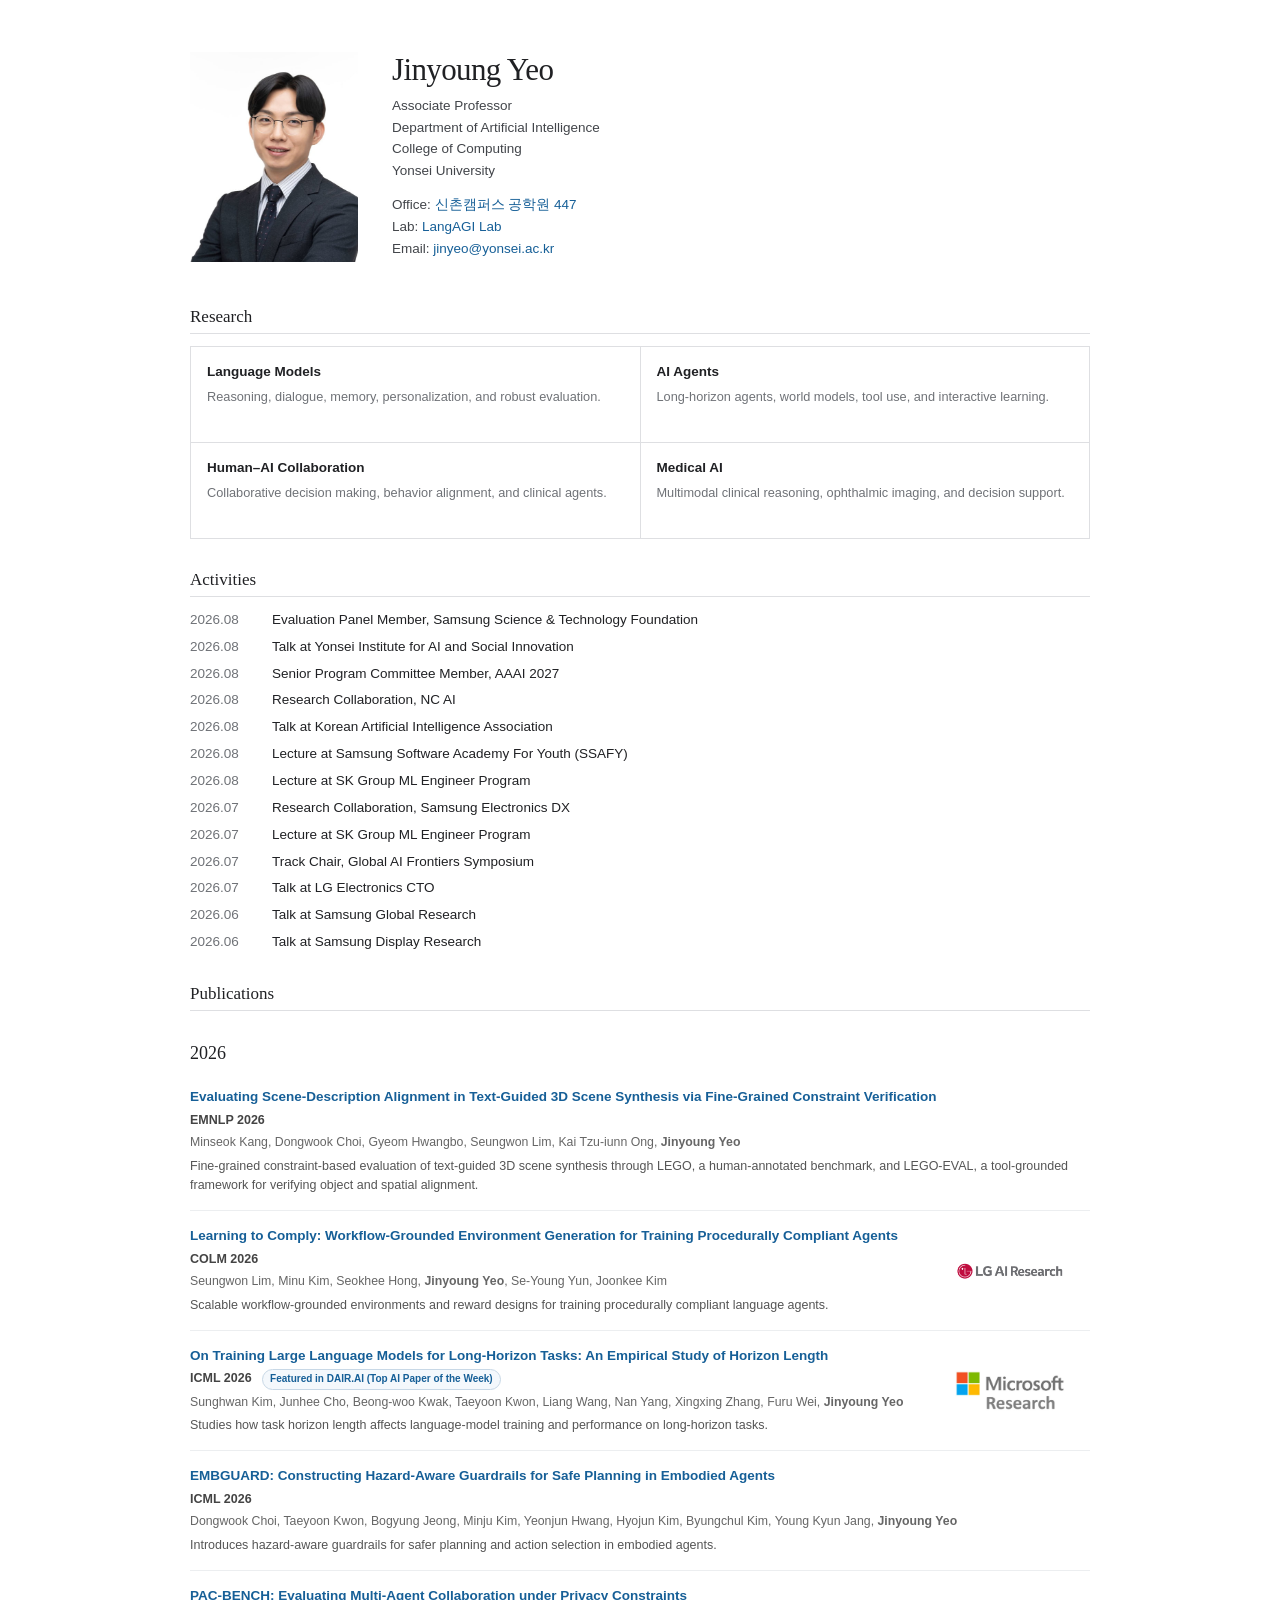
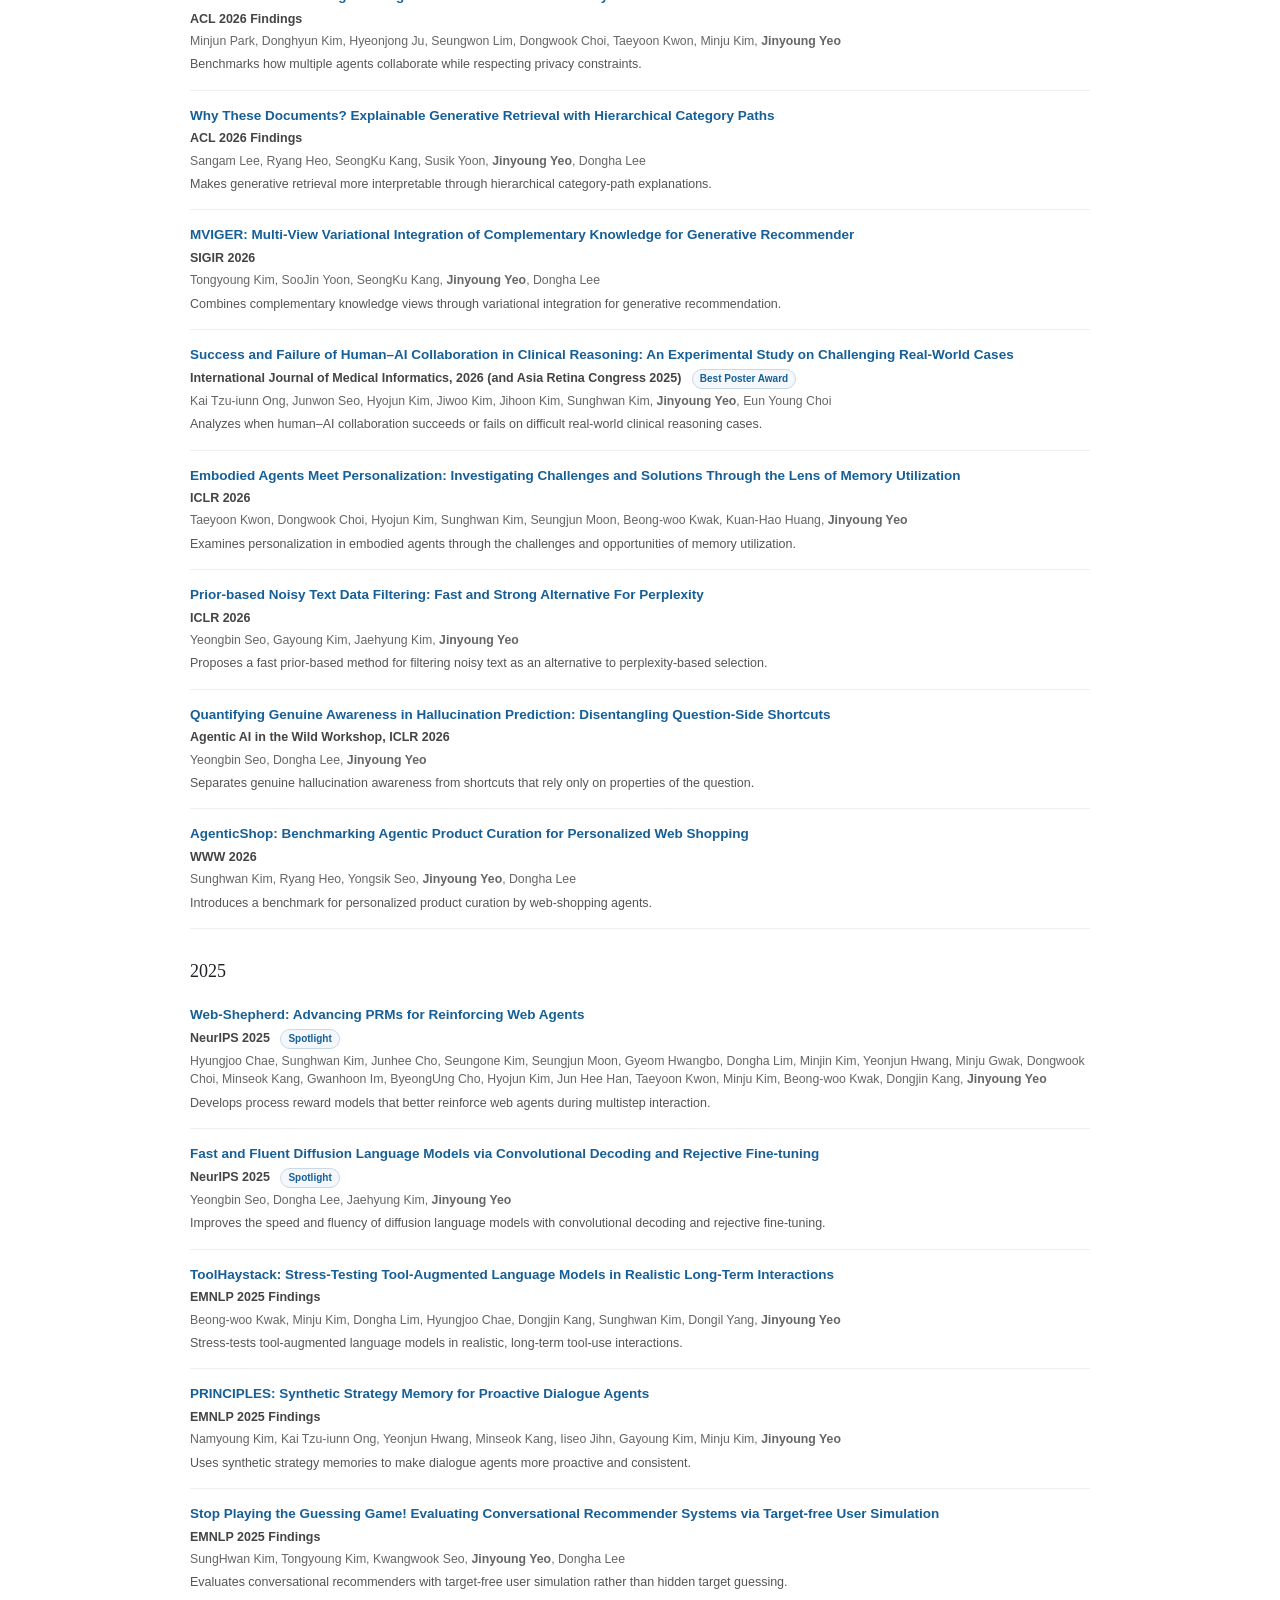
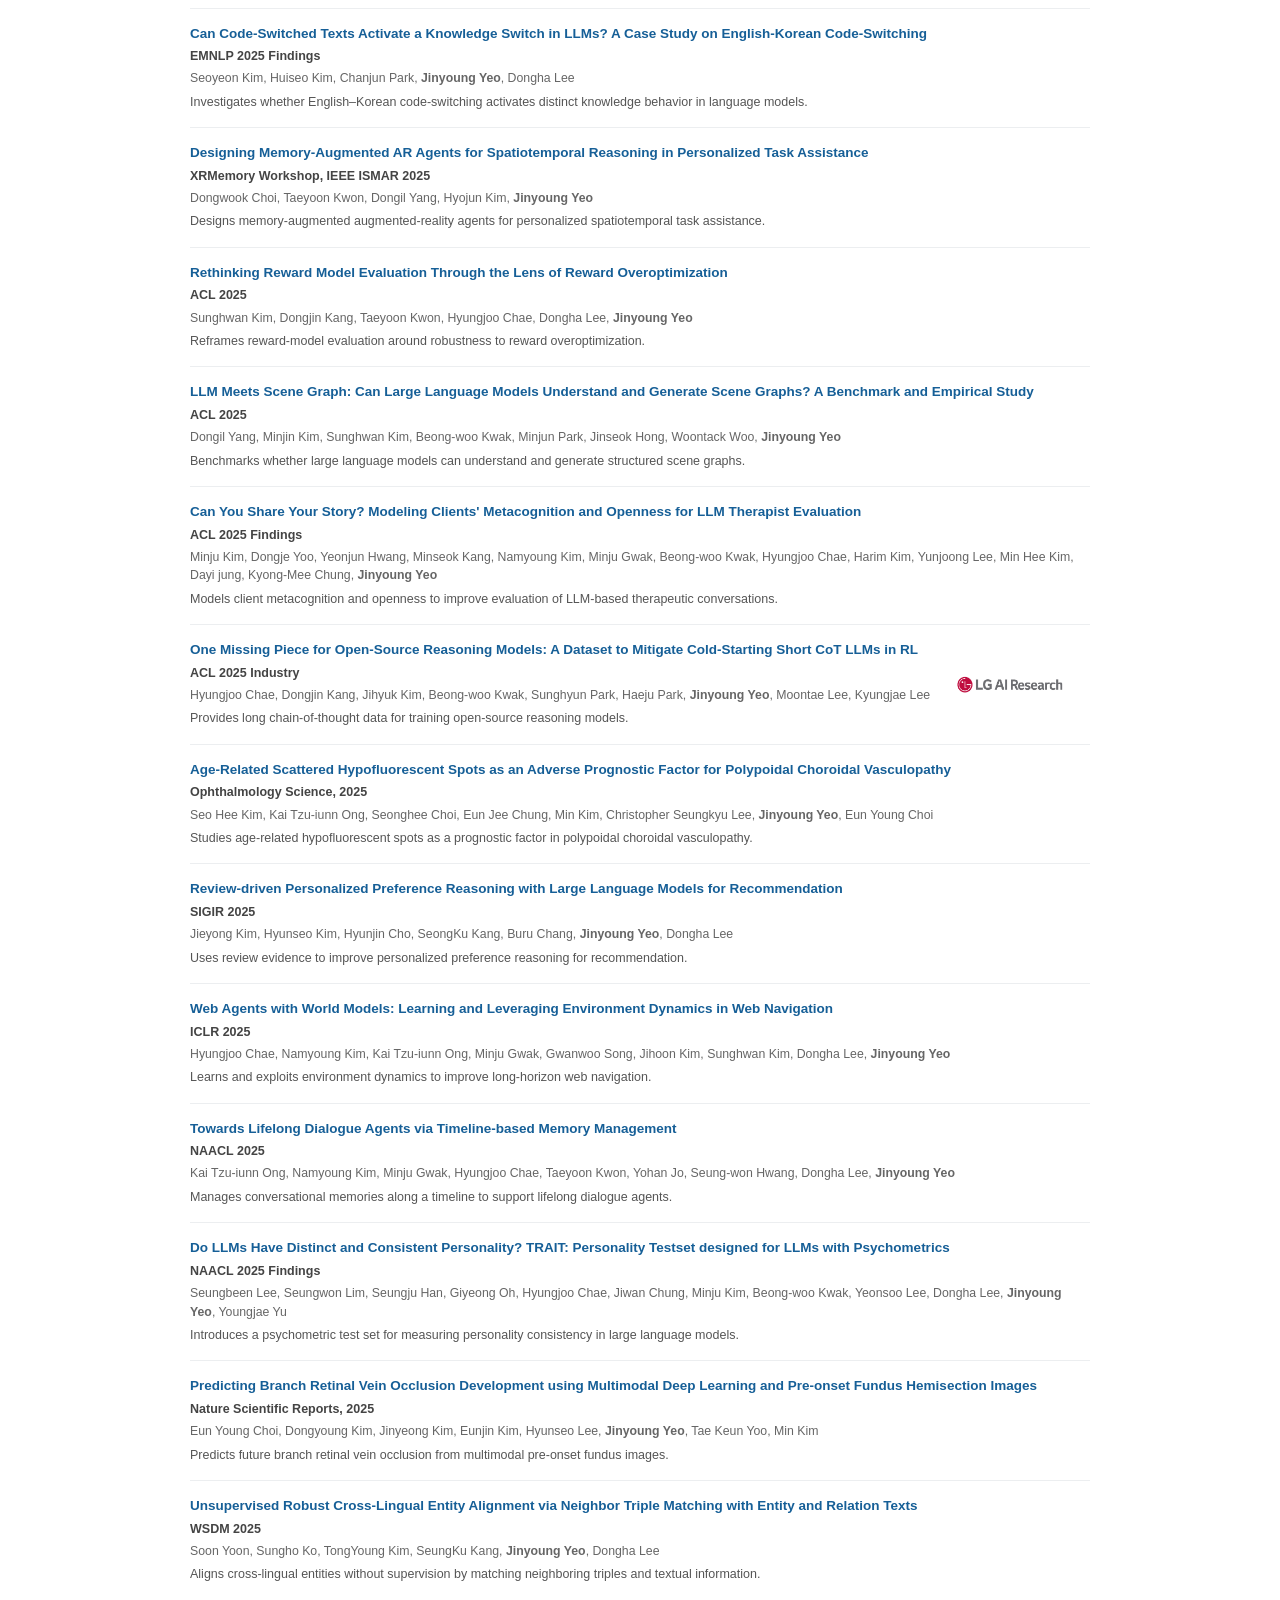
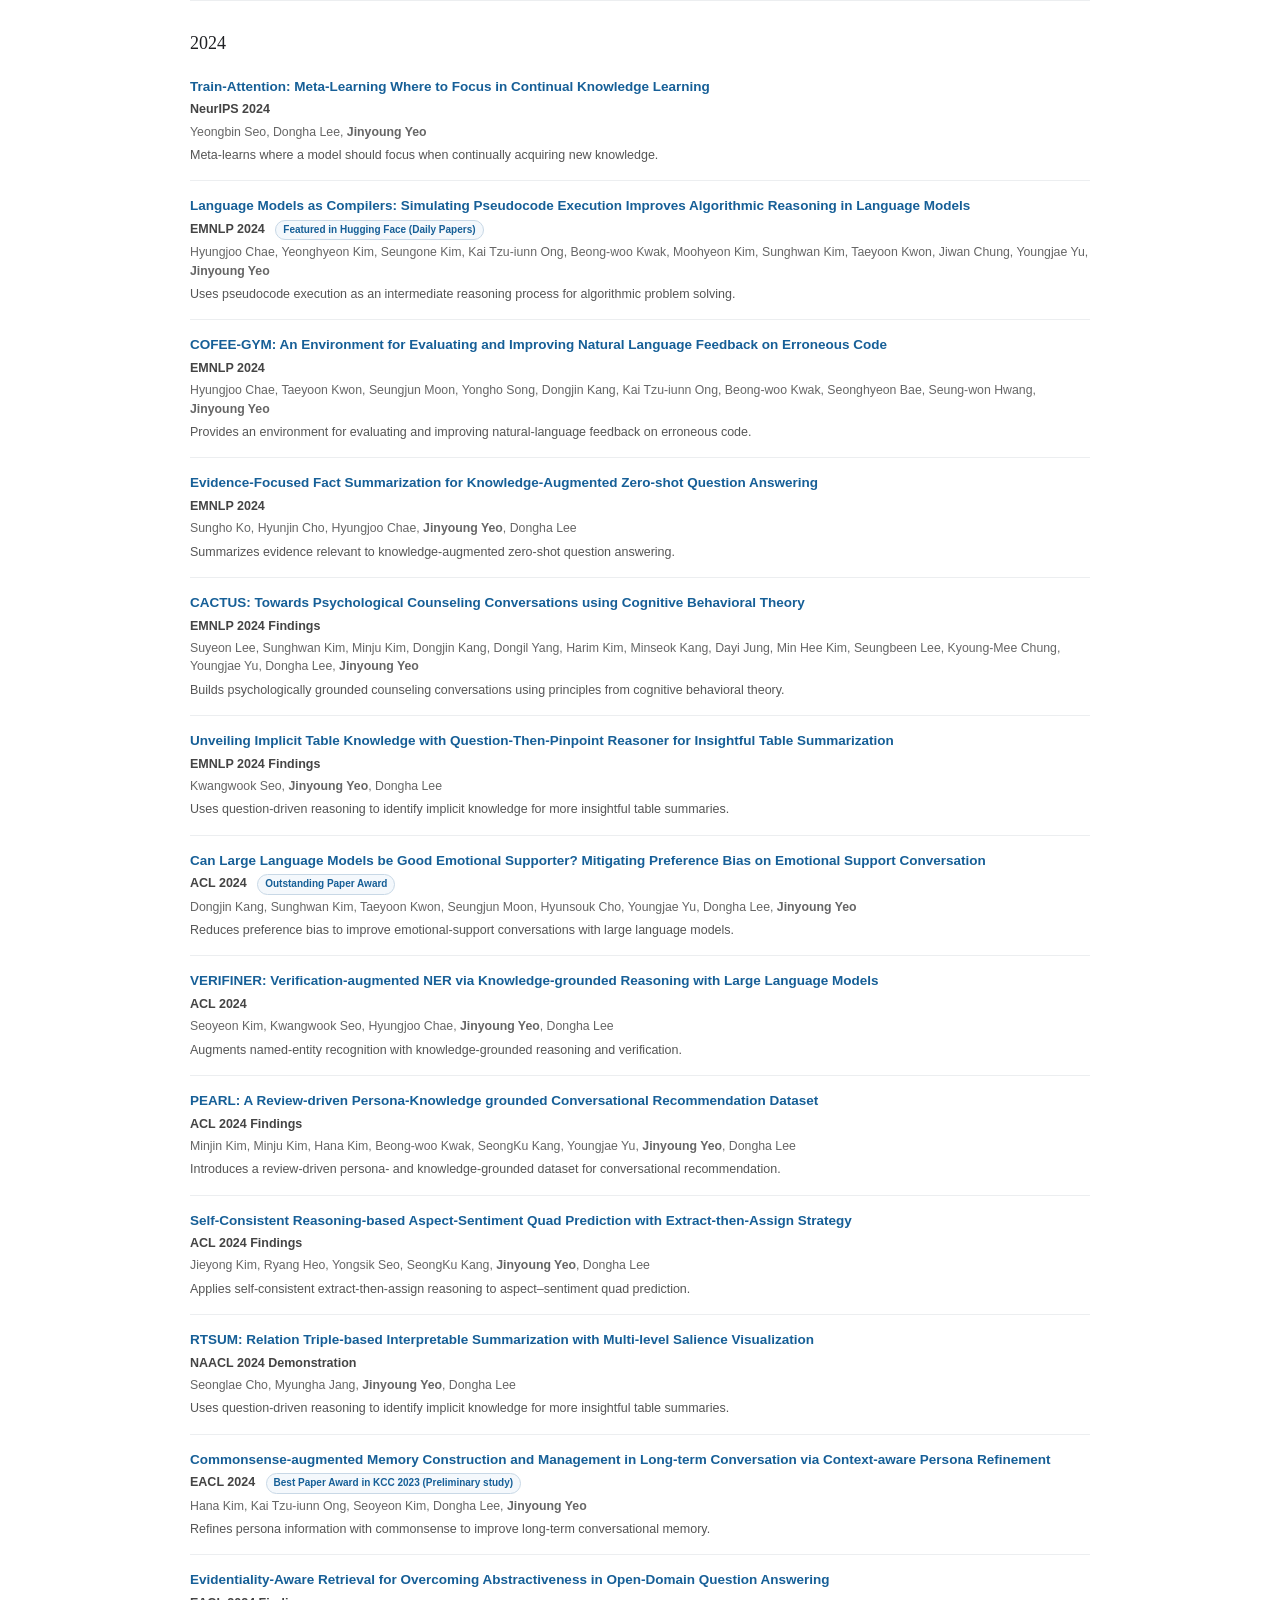
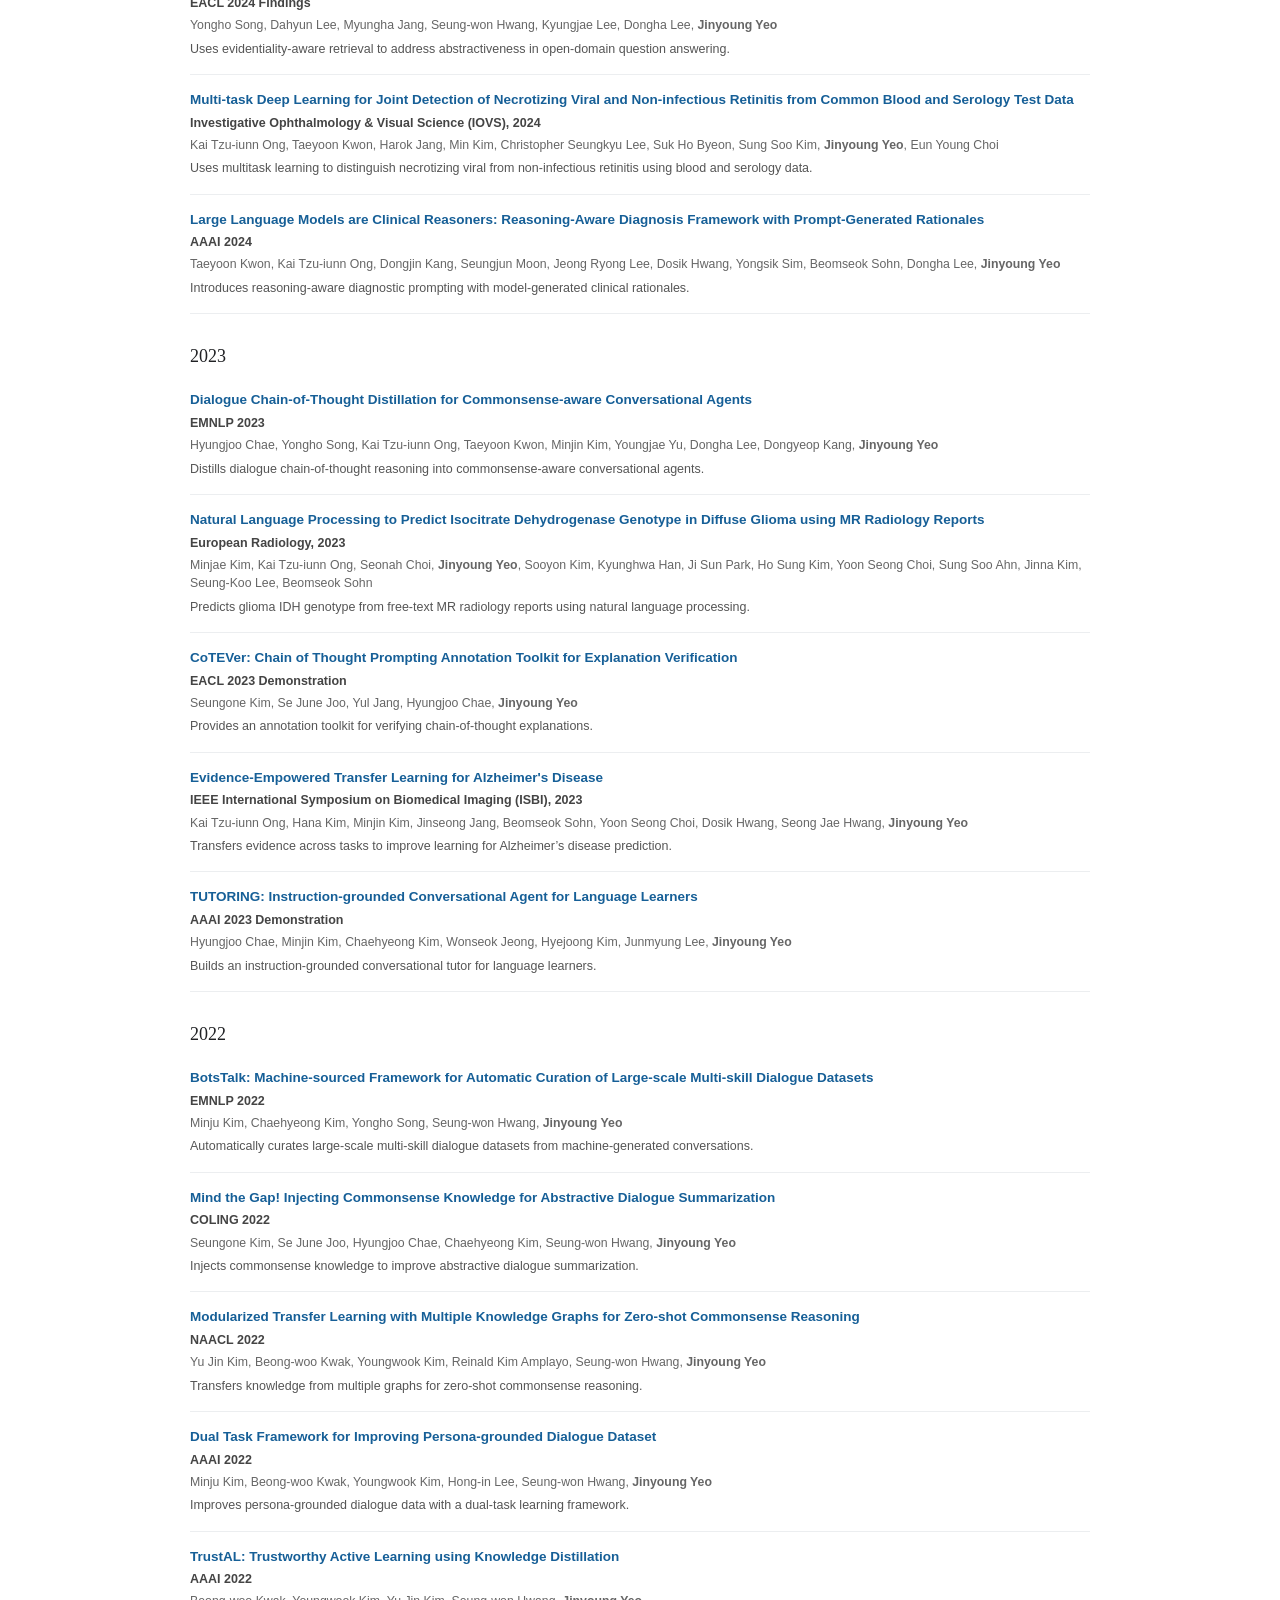
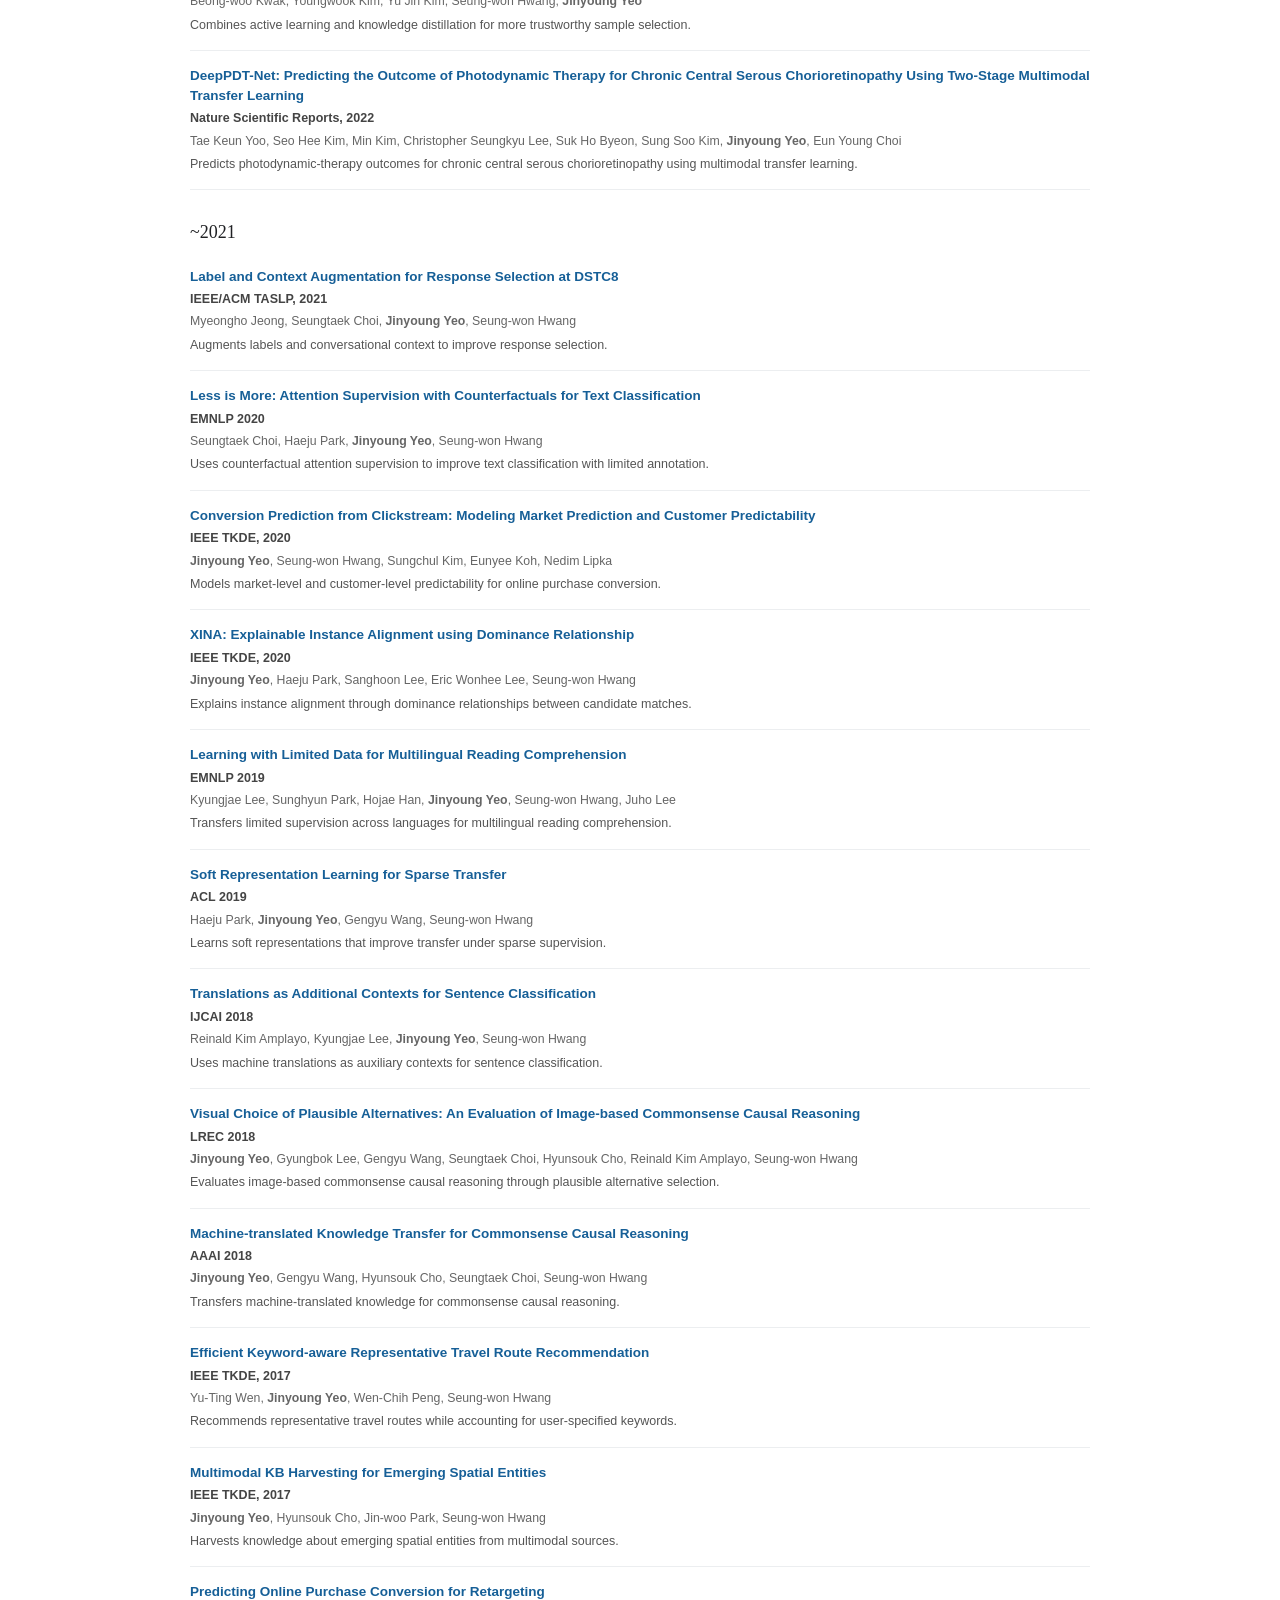
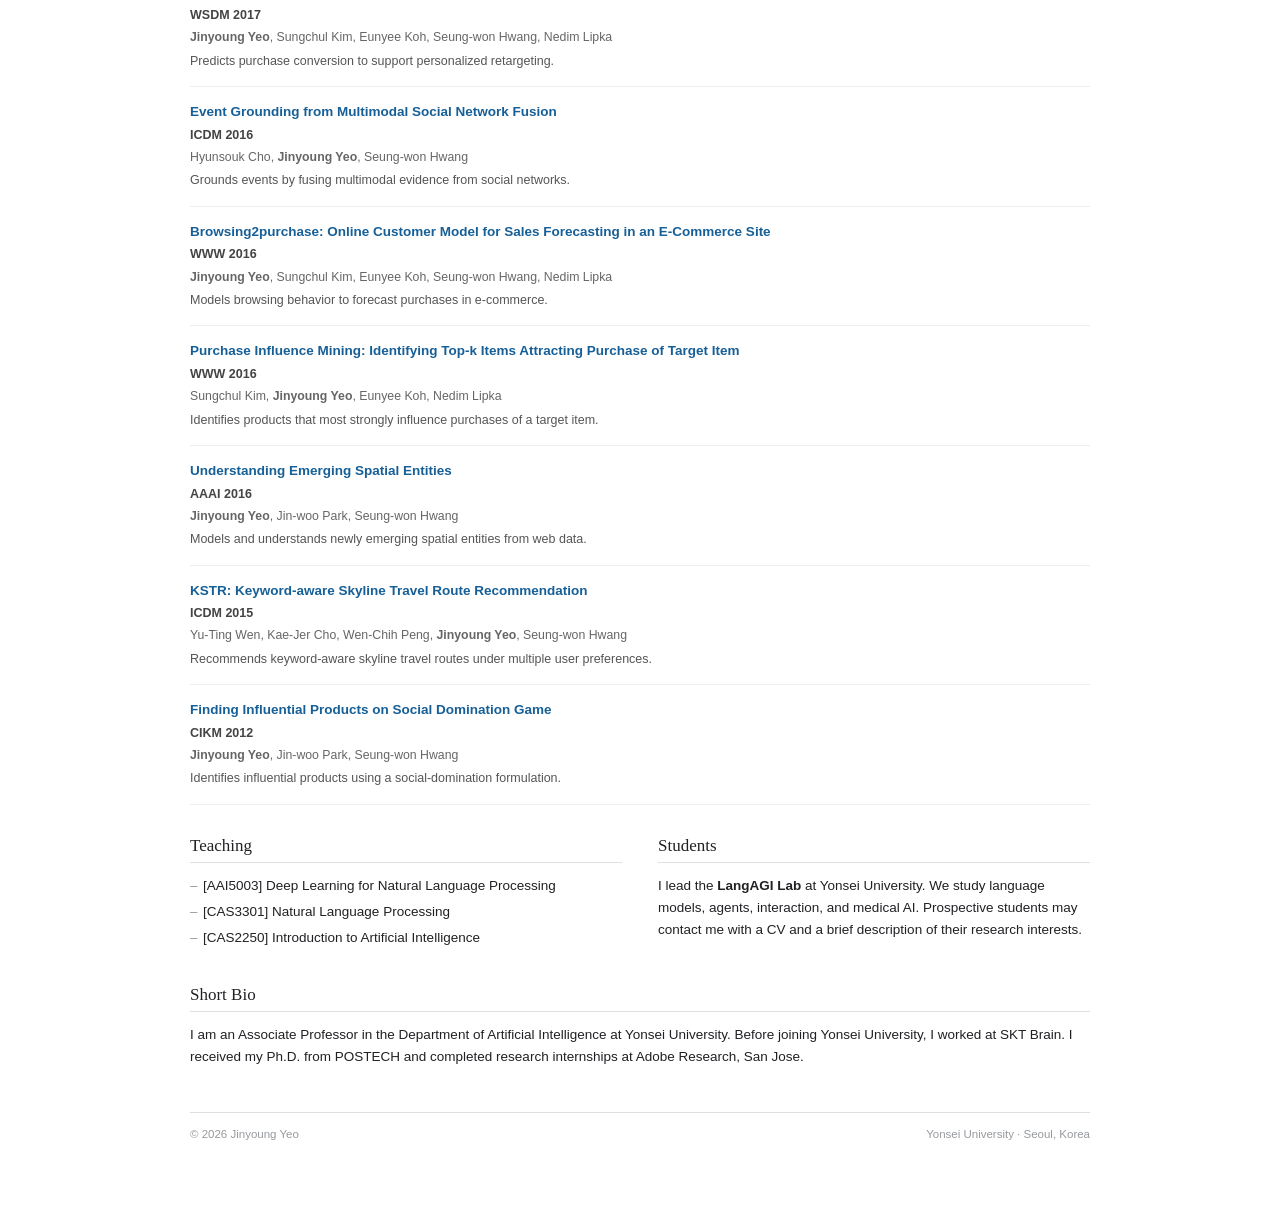
==== commit d86021d1: "Update paper description for reasoning models" ====
--- a/index.html
+++ b/index.html
@@ -537,7 +537,7 @@
           Hyungjoo Chae, Dongjin Kang, Jihyuk Kim, Beong-woo Kwak, Sunghyun Park, Haeju Park, <strong>Jinyoung Yeo</strong>, Moontae Lee, Kyungjae Lee
         </p>
         <p class="paper-description">
-          Provides data for mitigating the cold-start problem when training short chain-of-thought reasoning models with reinforcement learning.
+          Provides long chain-of-thought data for training open-source reasoning models.
         </p>
        </div>
 
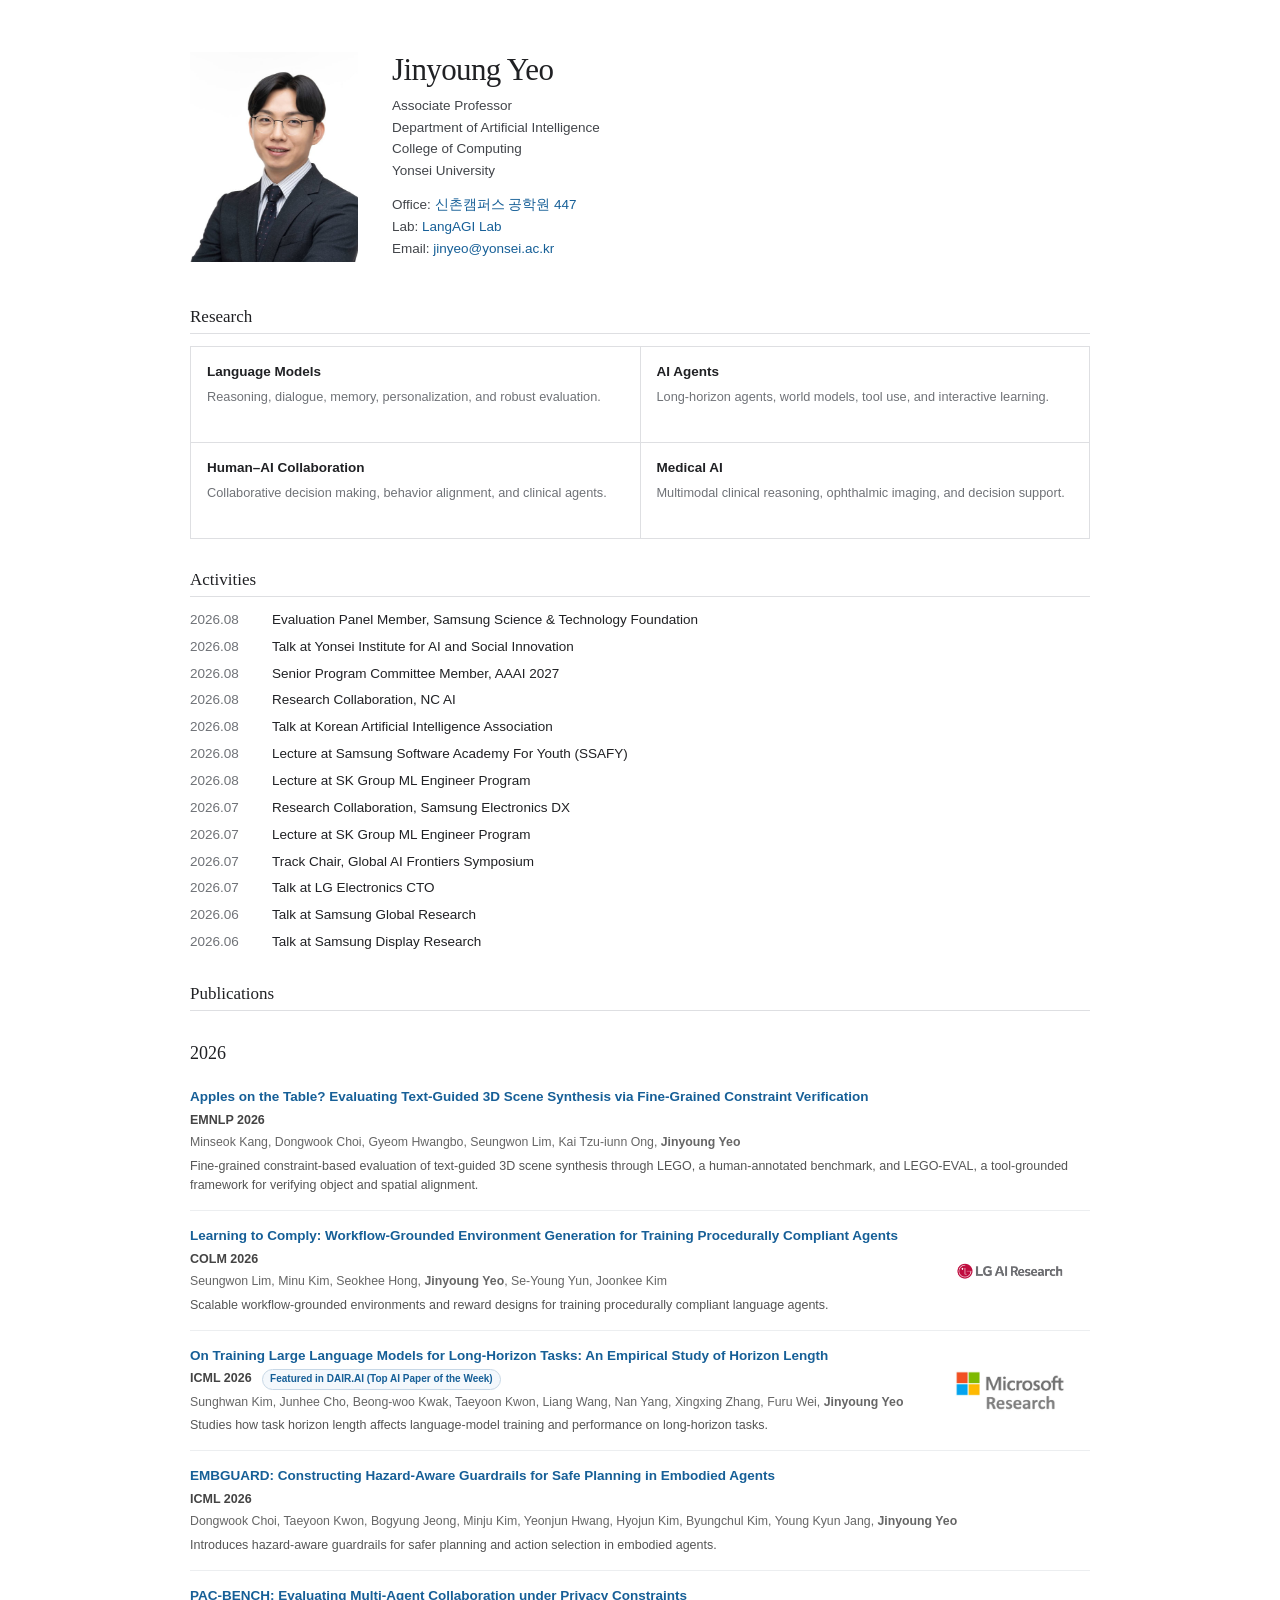
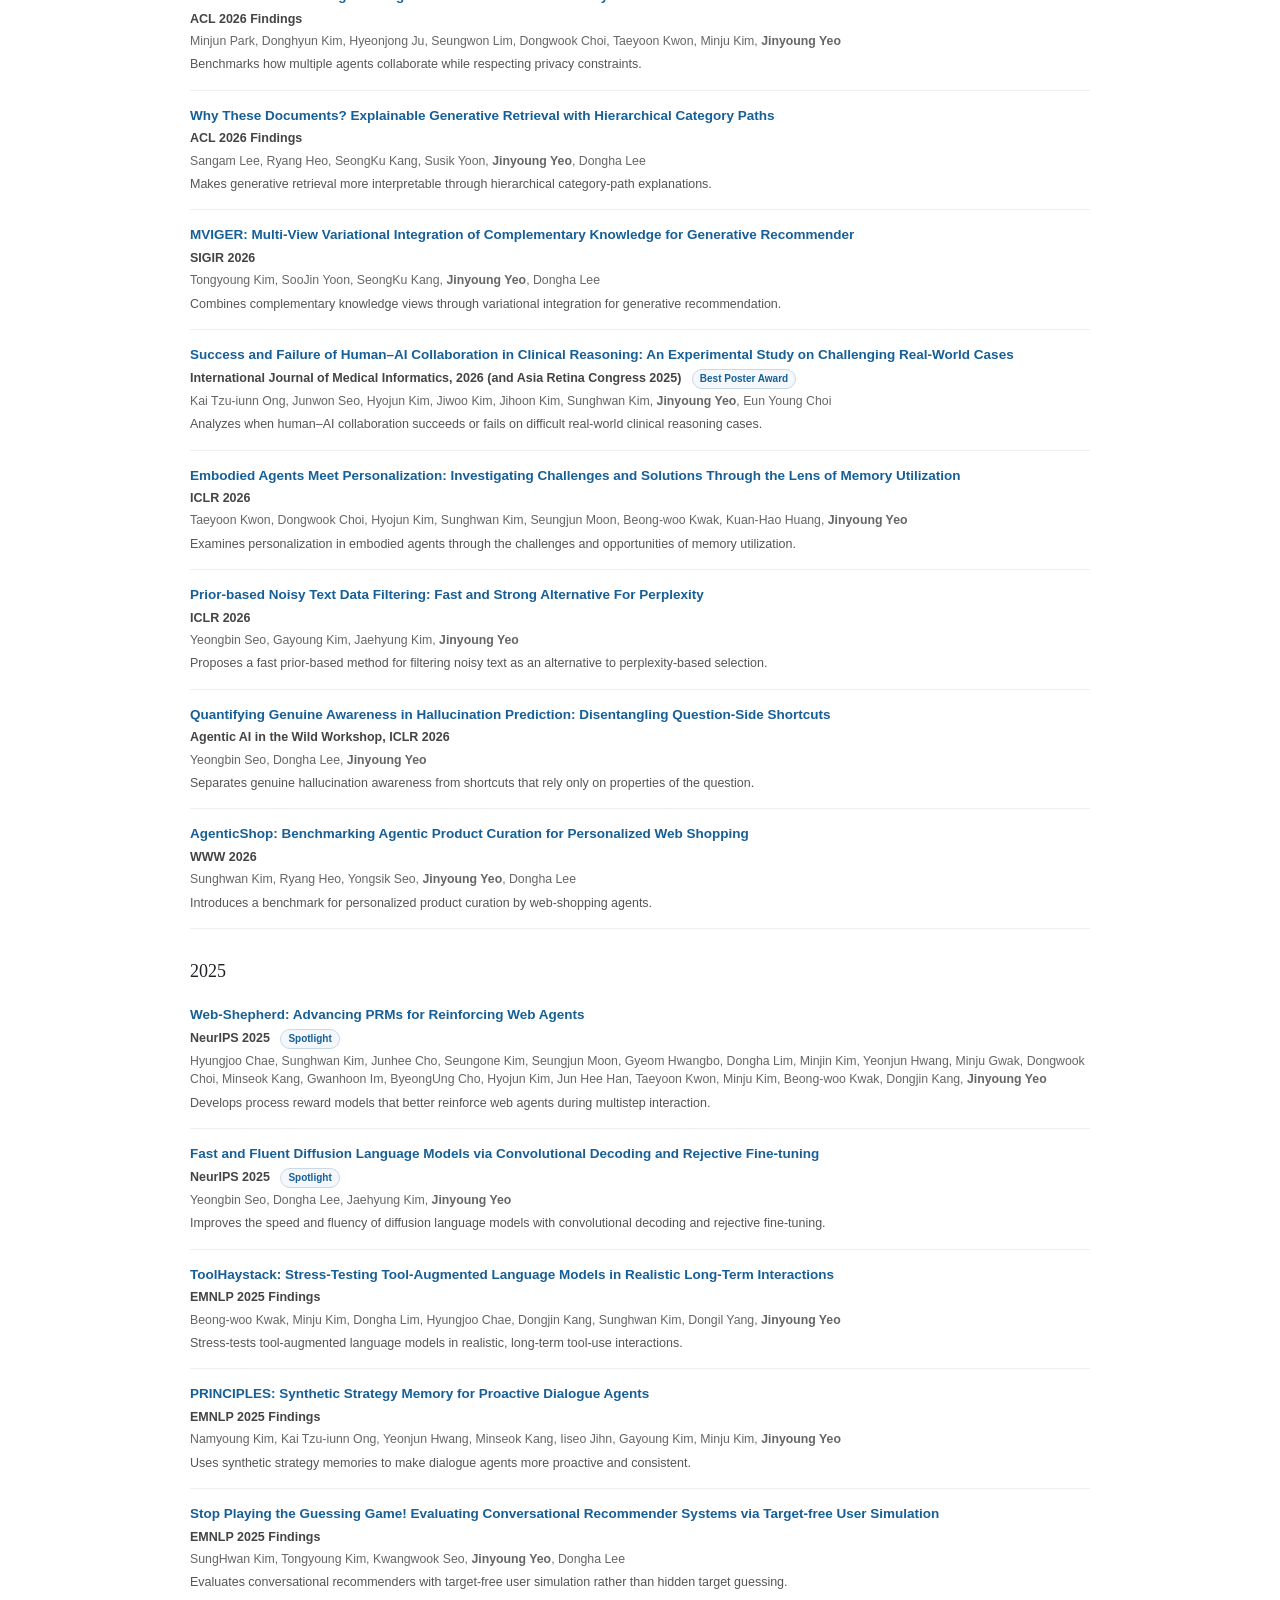
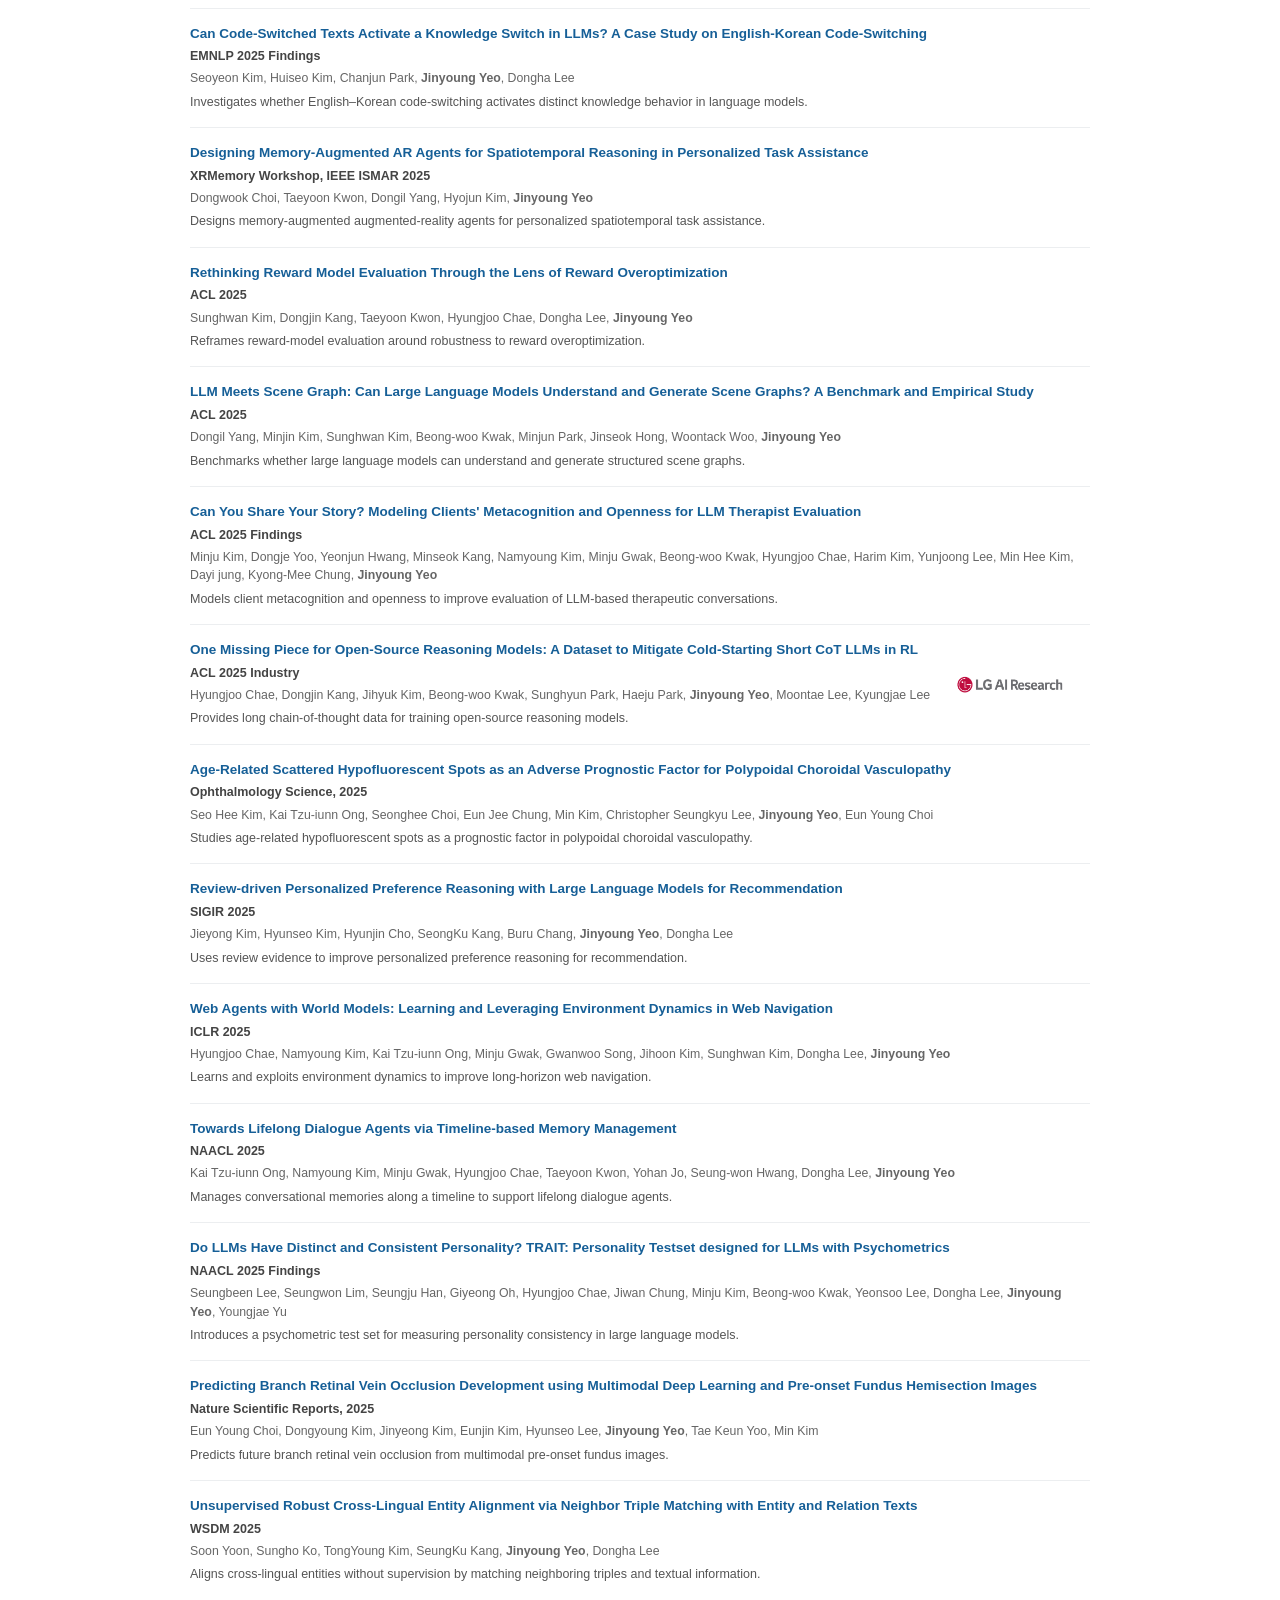
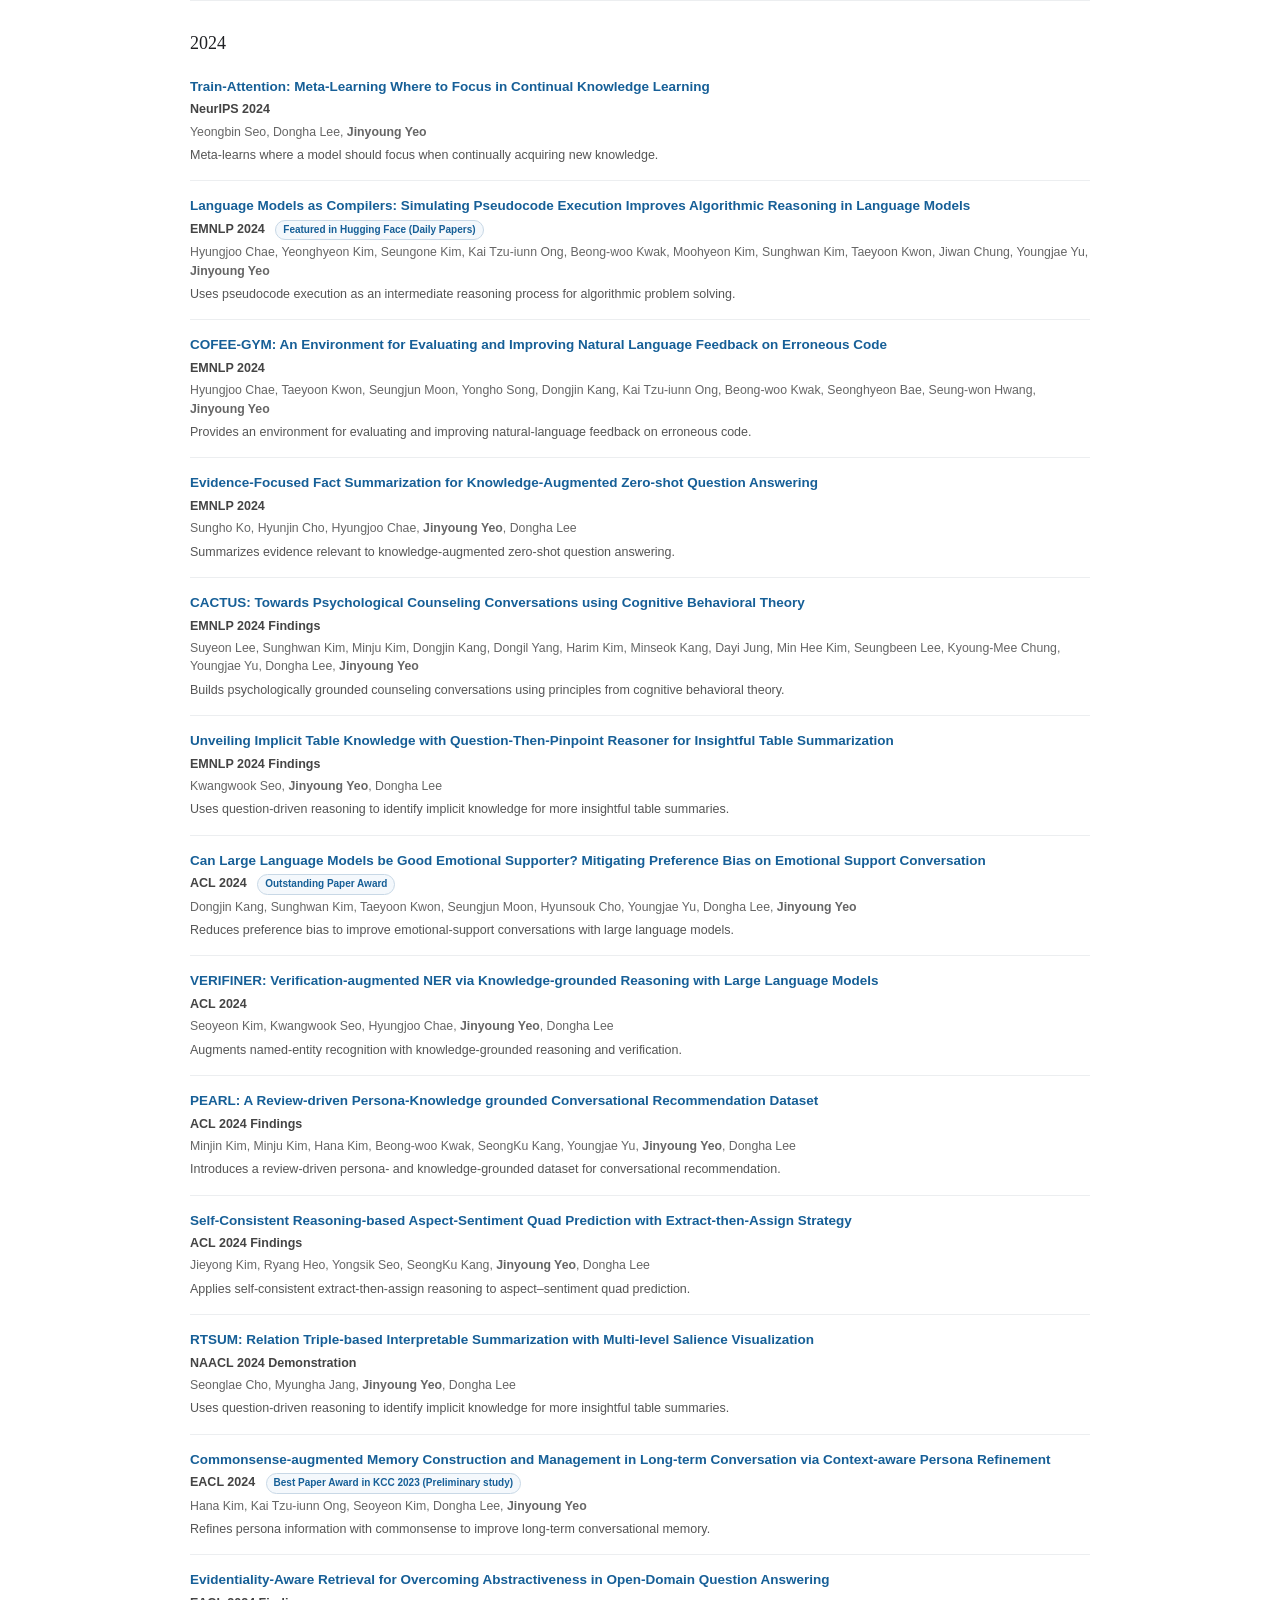
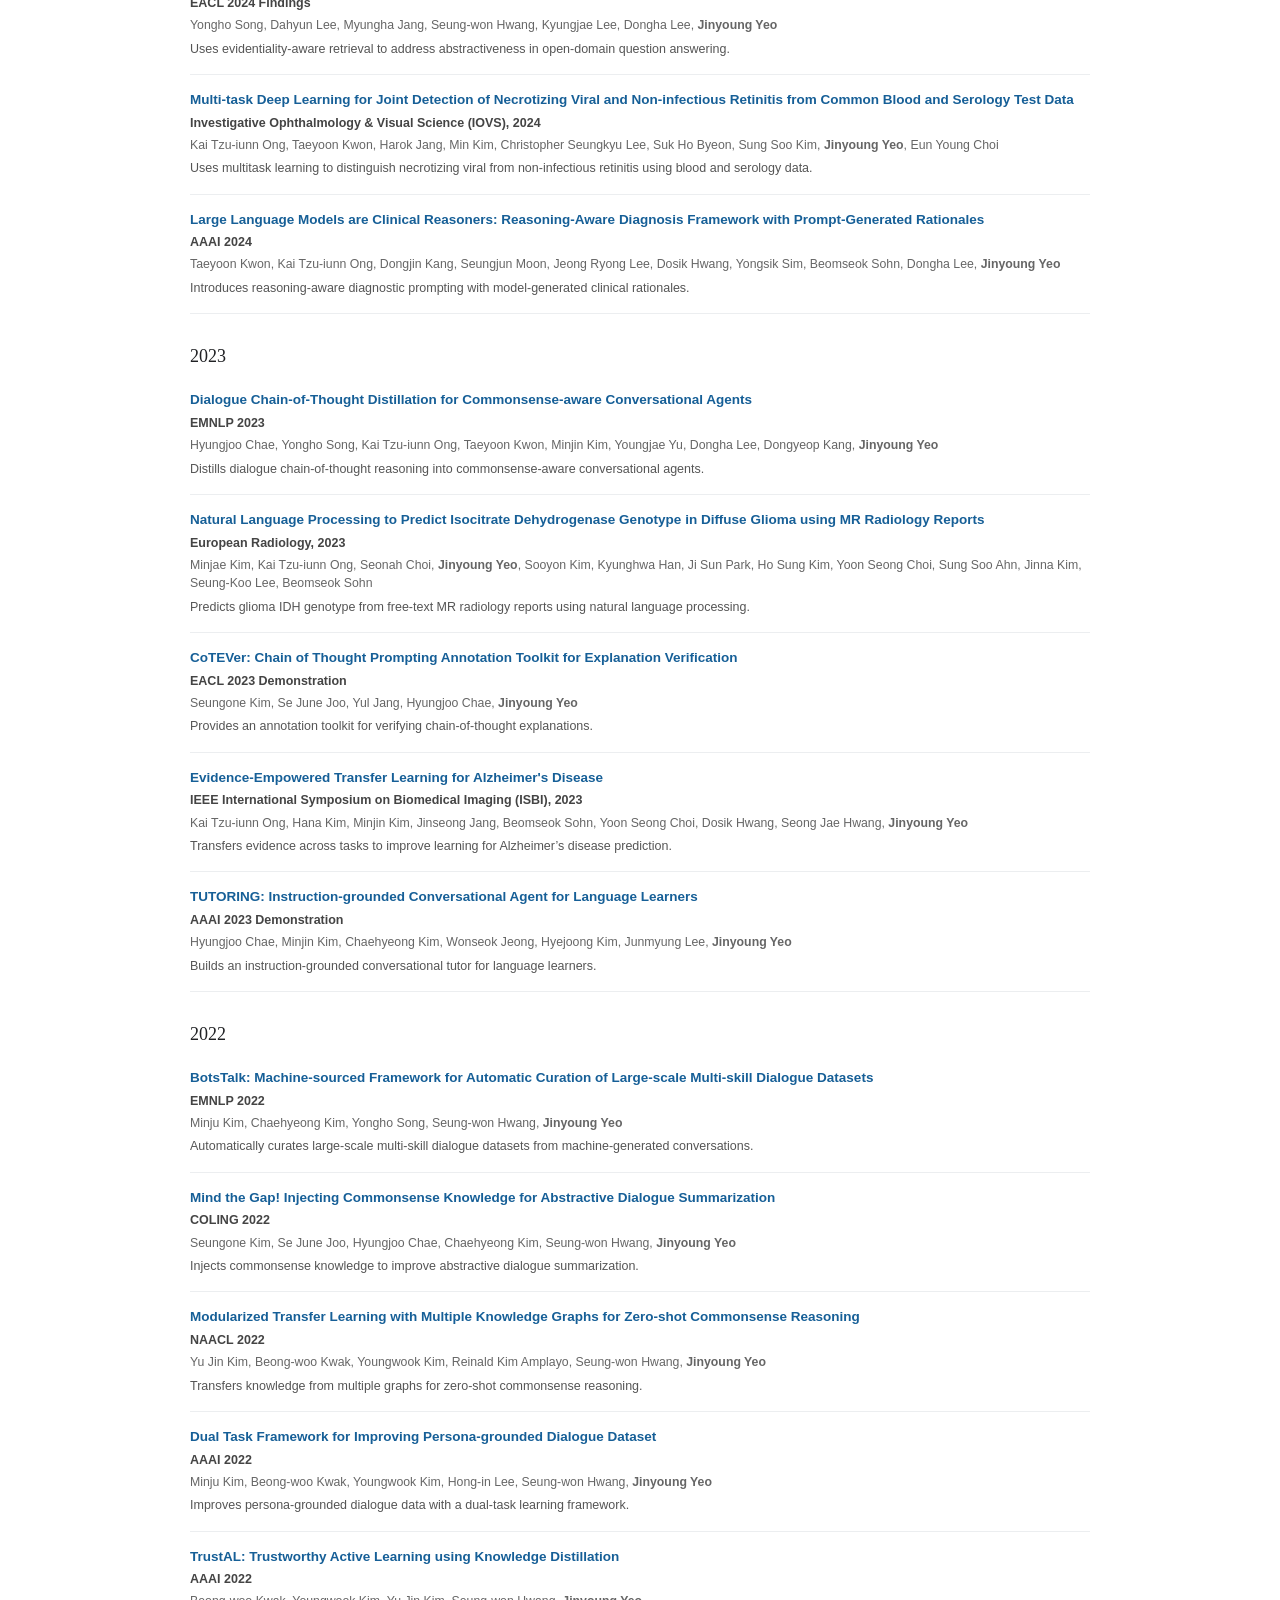
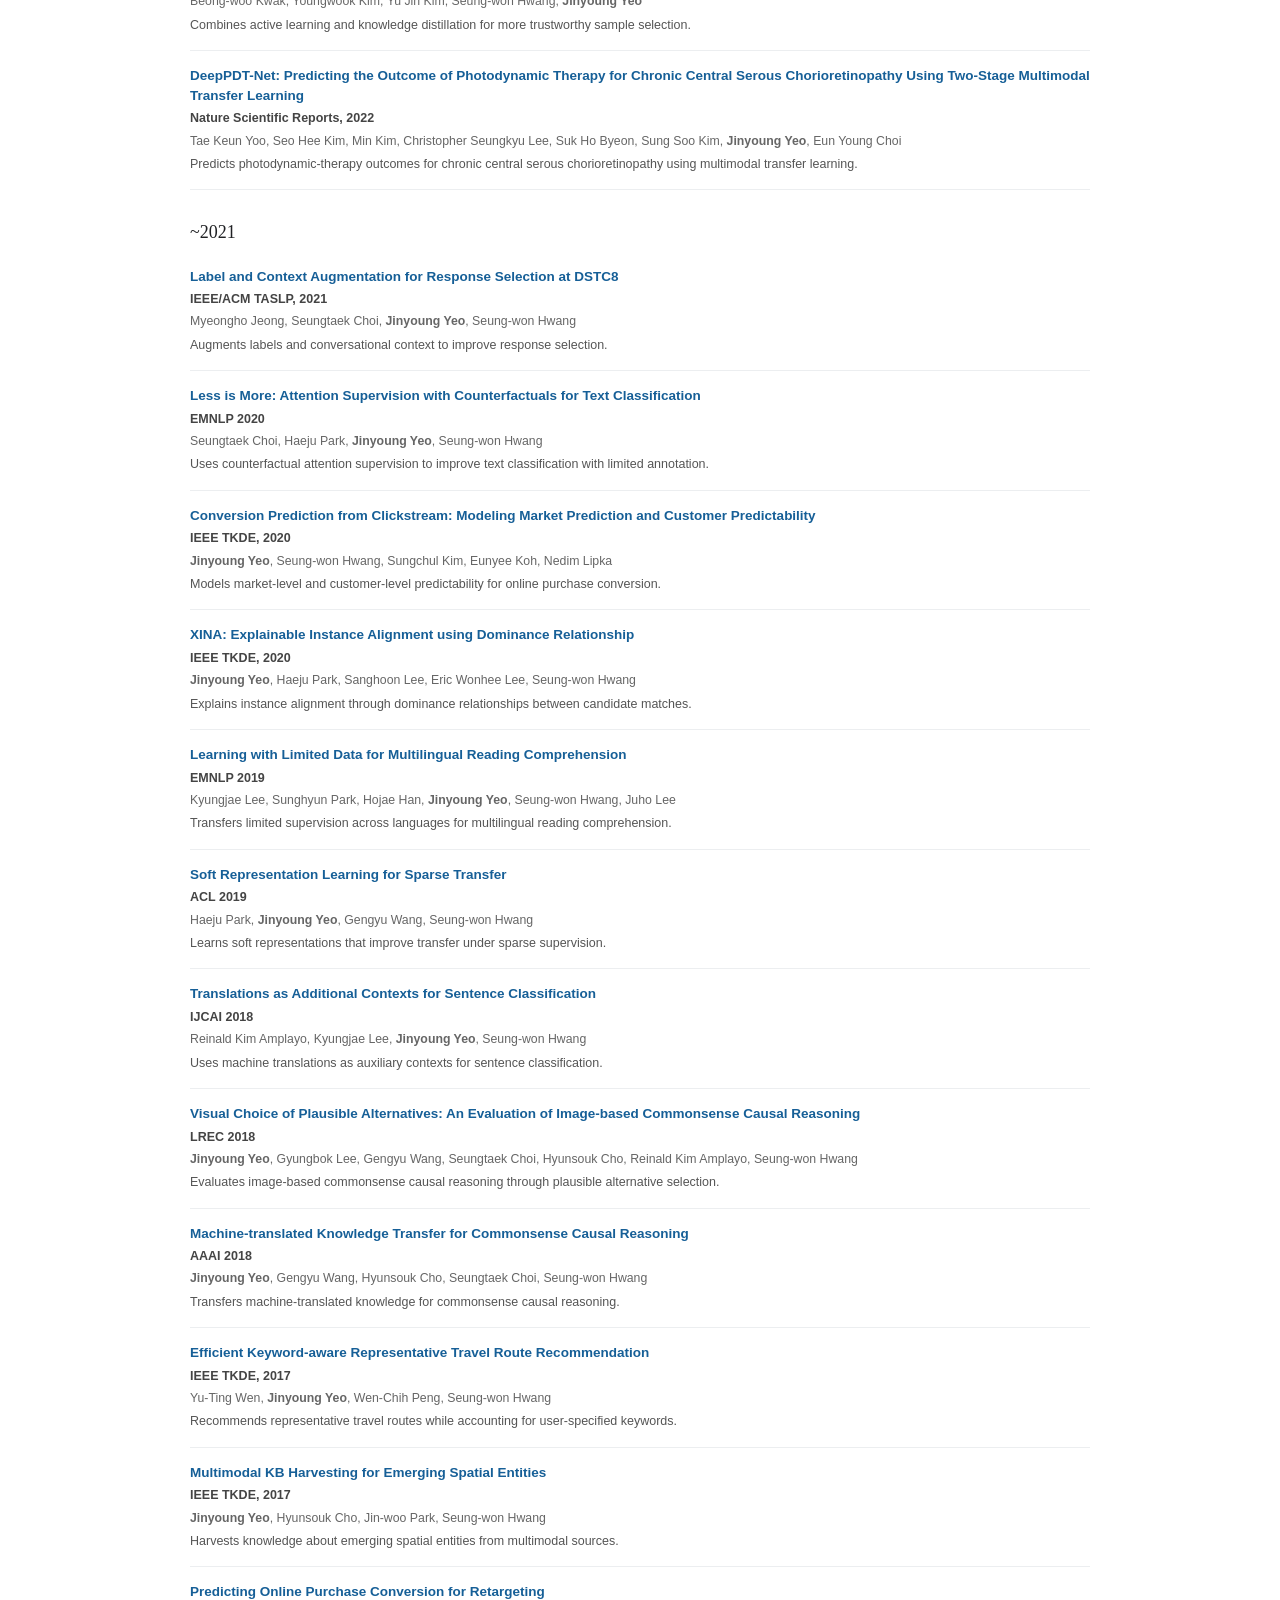
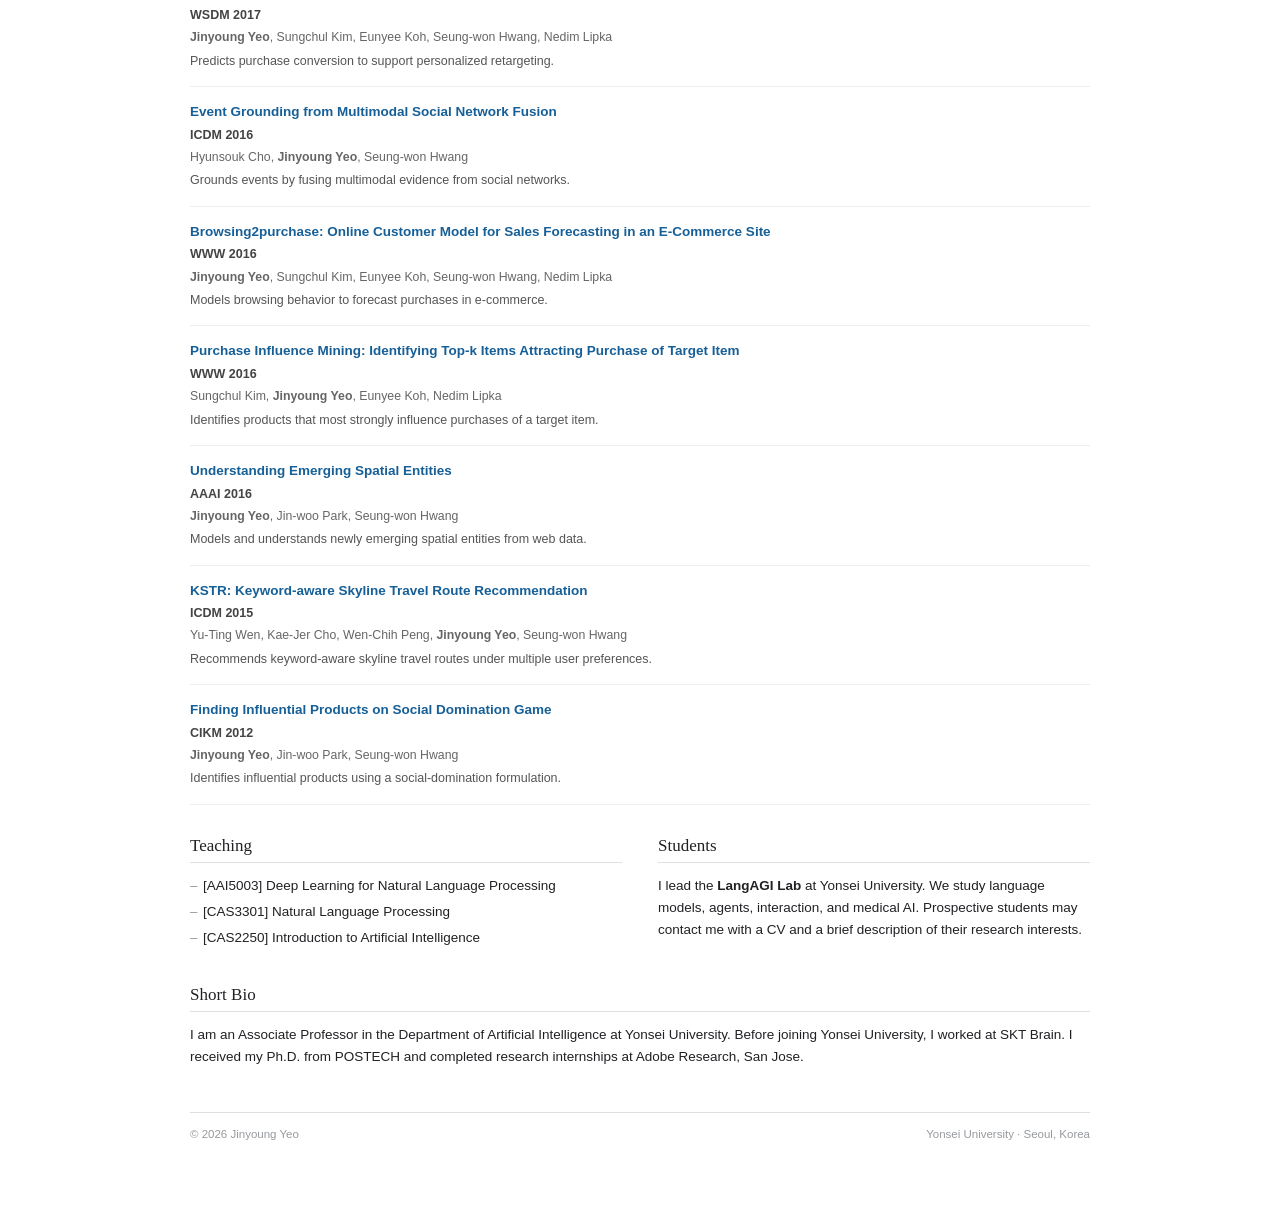
==== commit 79e80ad3: "Update index.html" ====
--- a/index.html
+++ b/index.html
@@ -86,7 +86,7 @@
     <li>
       <p class="paper-title">
         <a href="https://gyeomh.github.io/LEGO-Eval/" target="_blank" rel="noopener">
-          Evaluating Scene-Description Alignment in Text-Guided 3D Scene Synthesis via Fine-Grained Constraint Verification
+          Apples on the Table? Evaluating Text-Guided 3D Scene Synthesis via Fine-Grained Constraint Verification
         </a>
       </p>
       <p class="paper-venue">
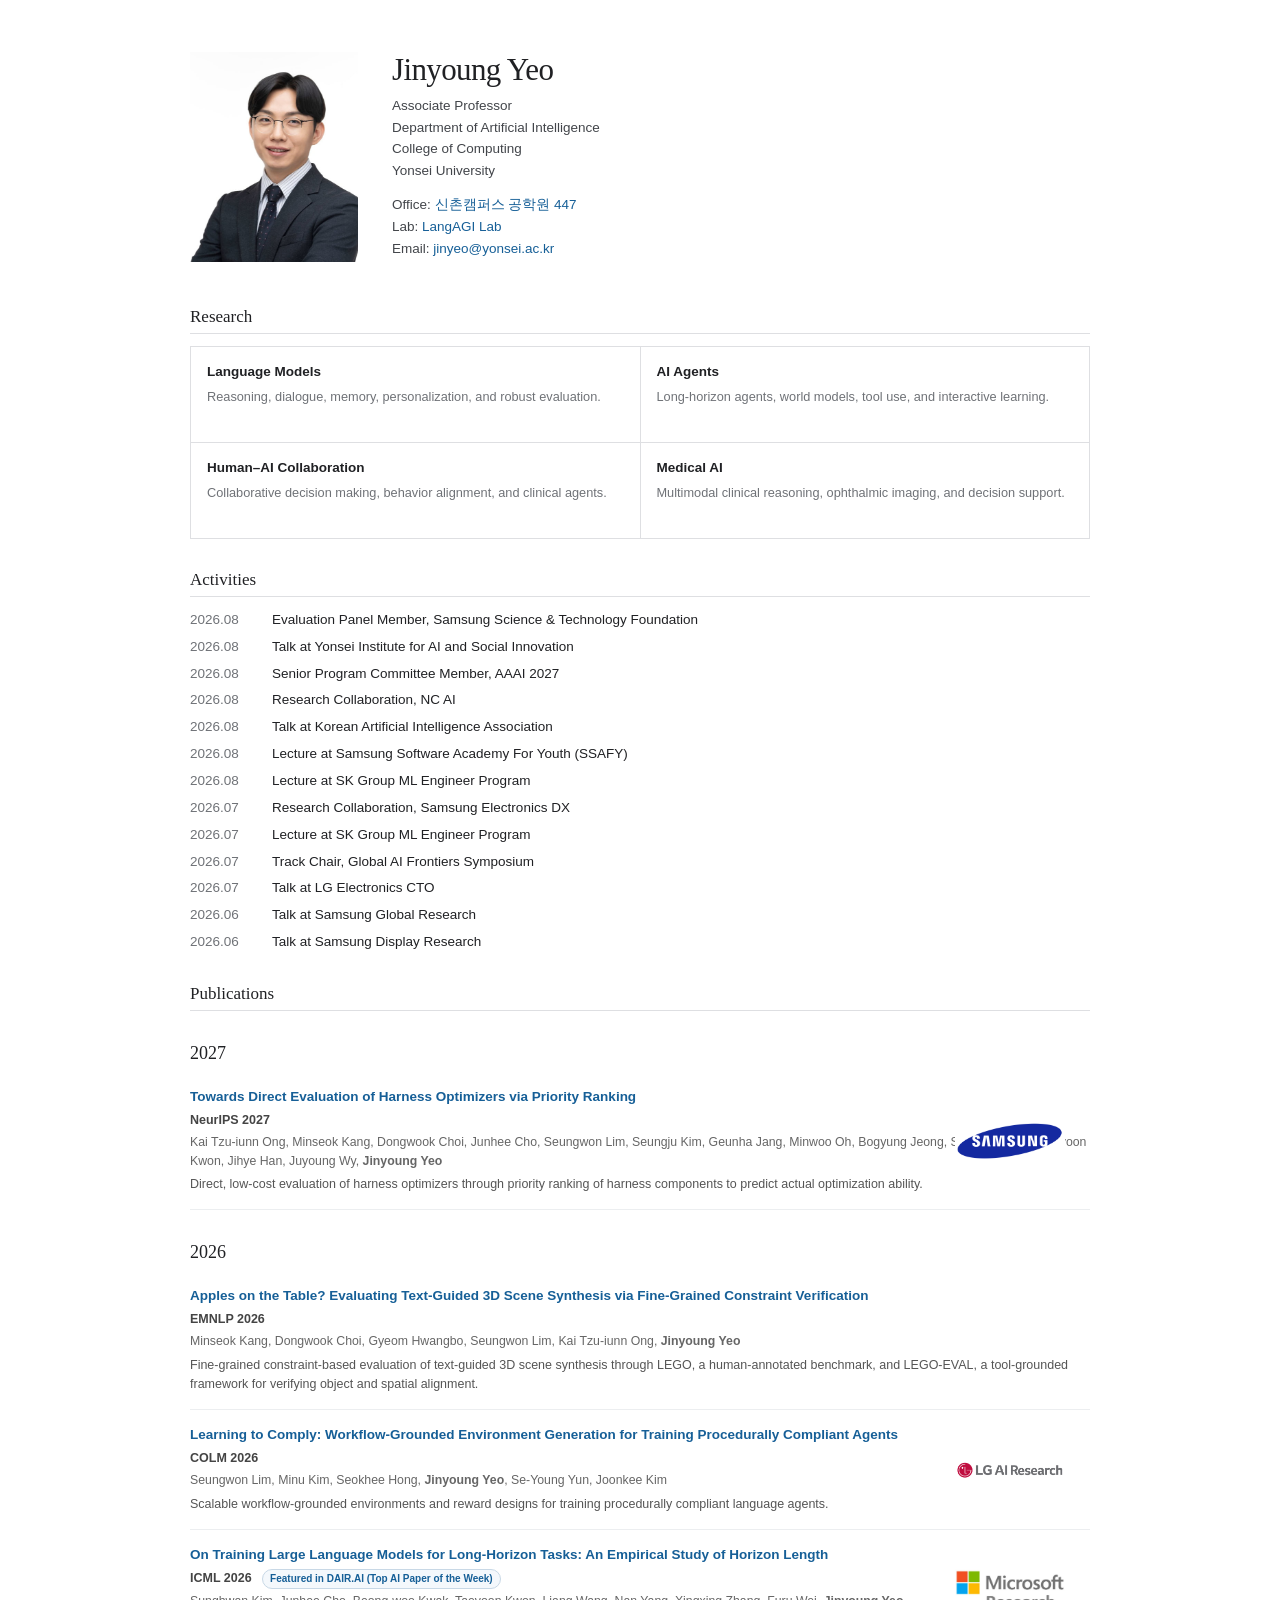
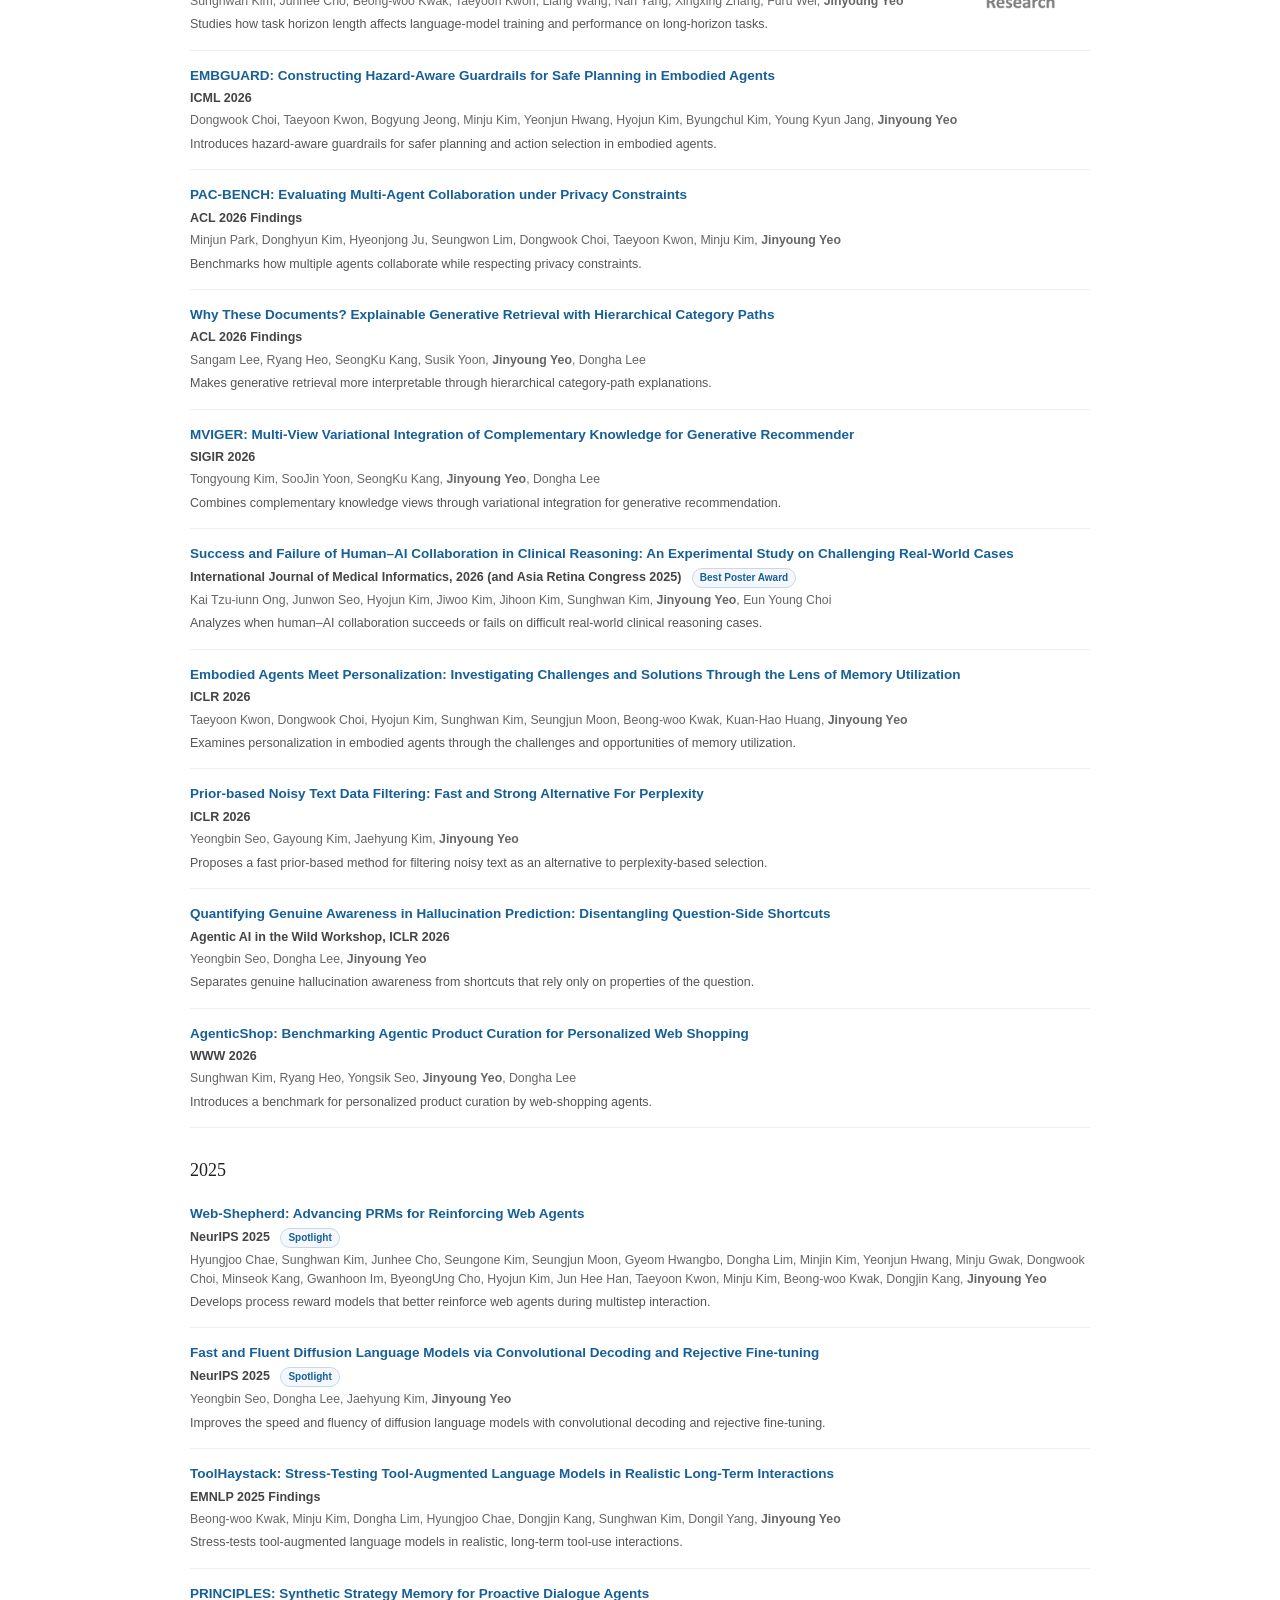
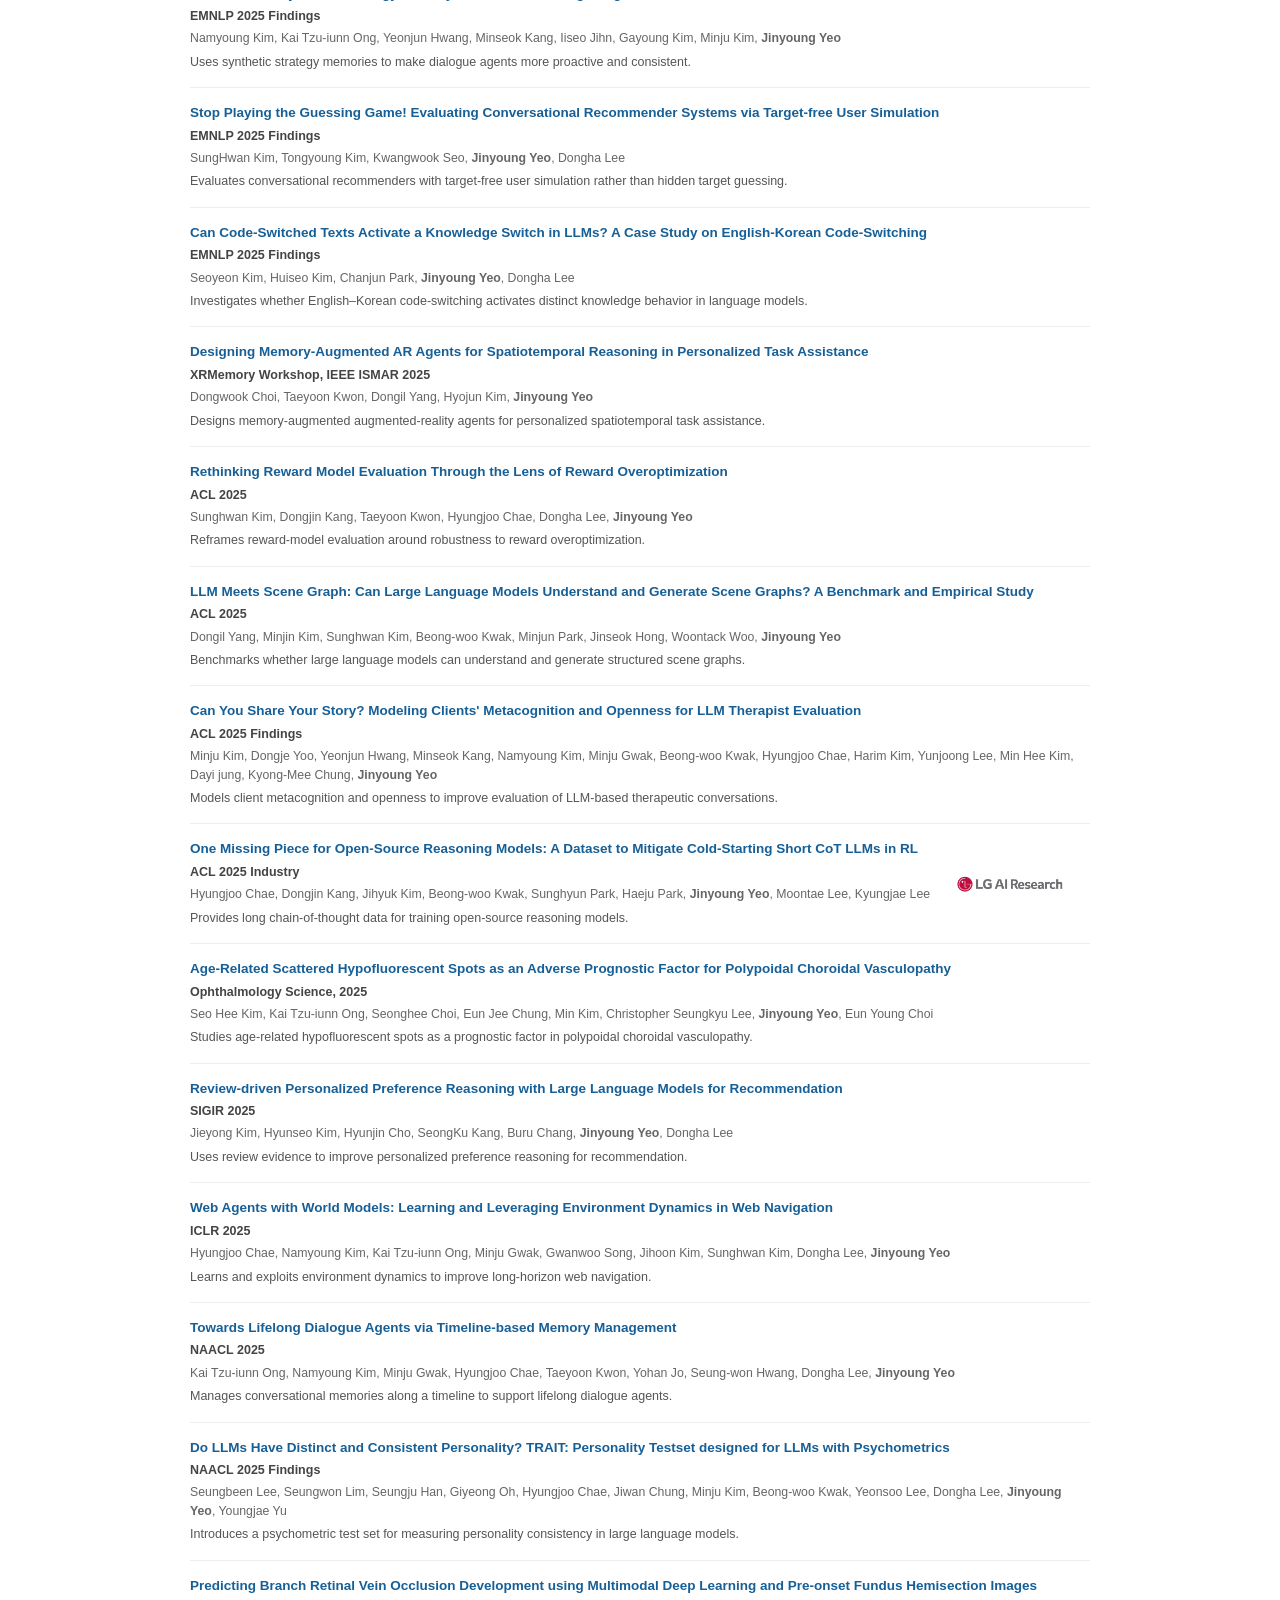
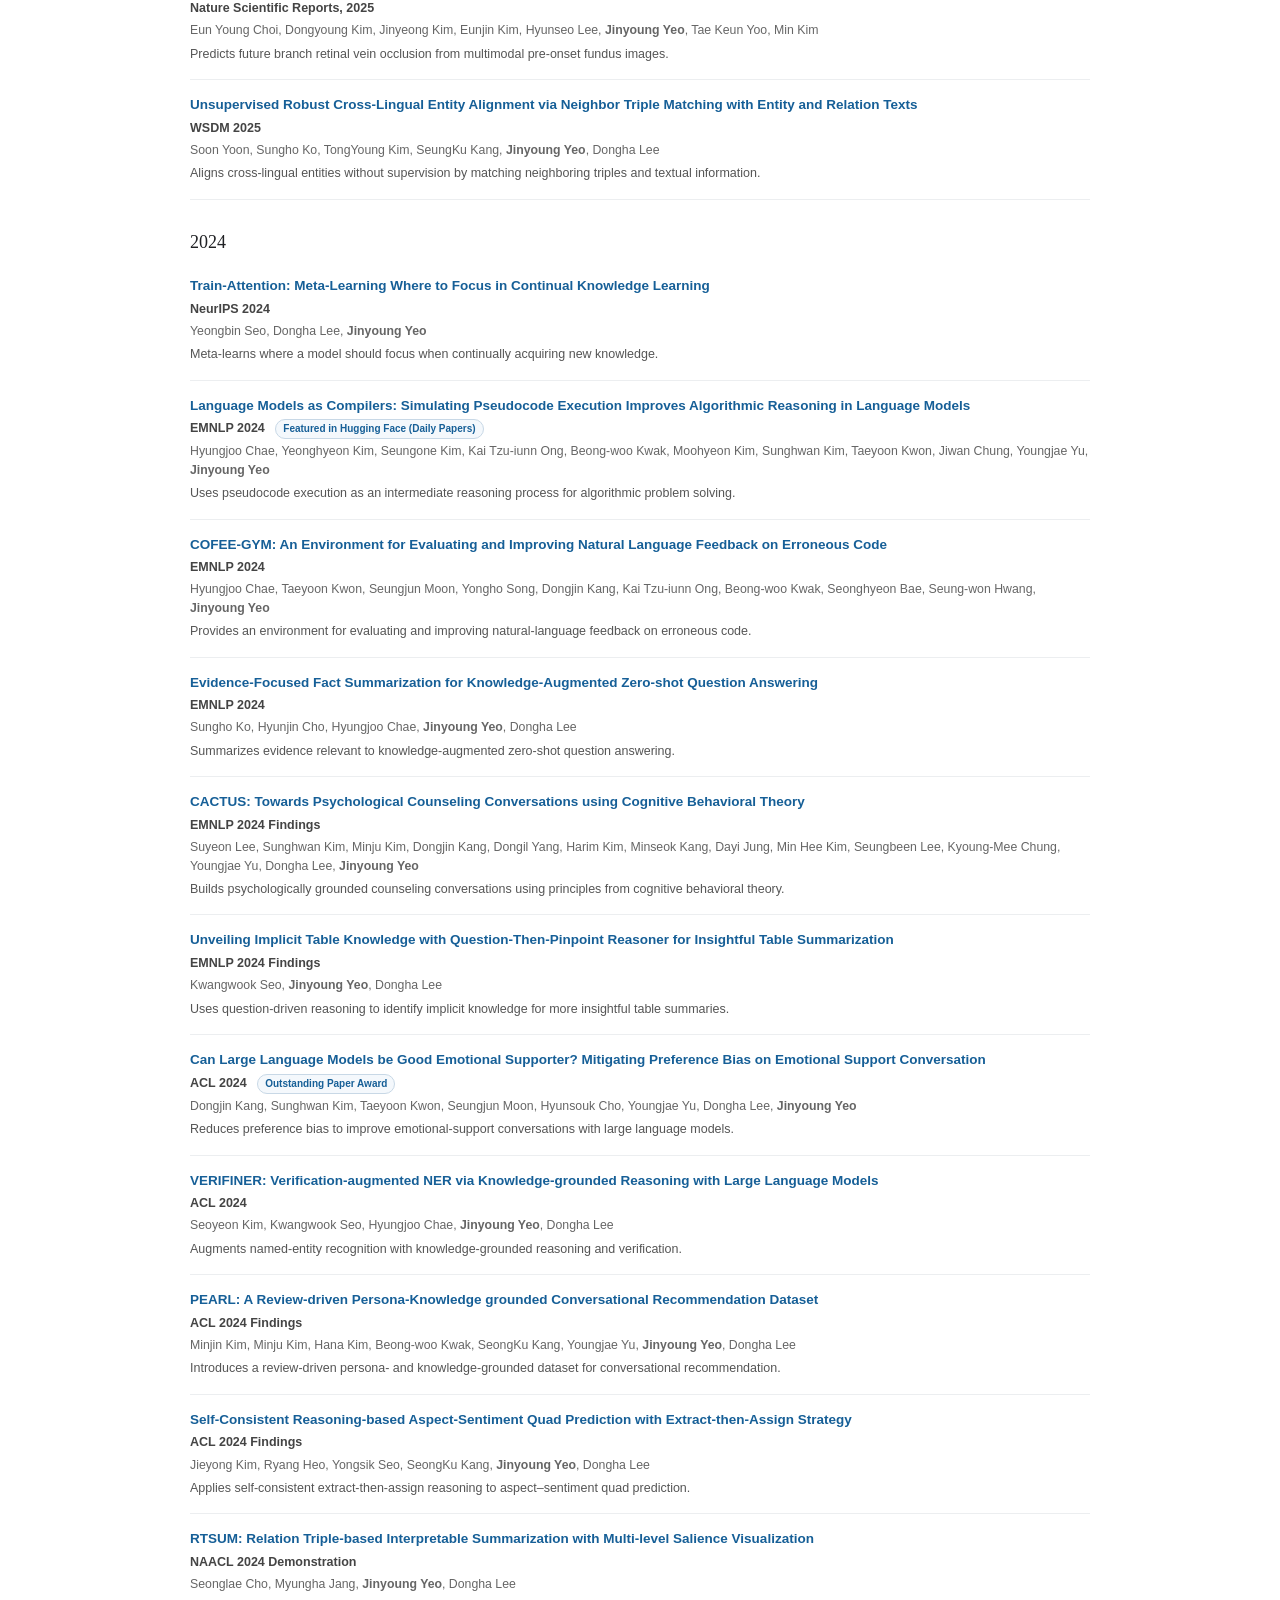
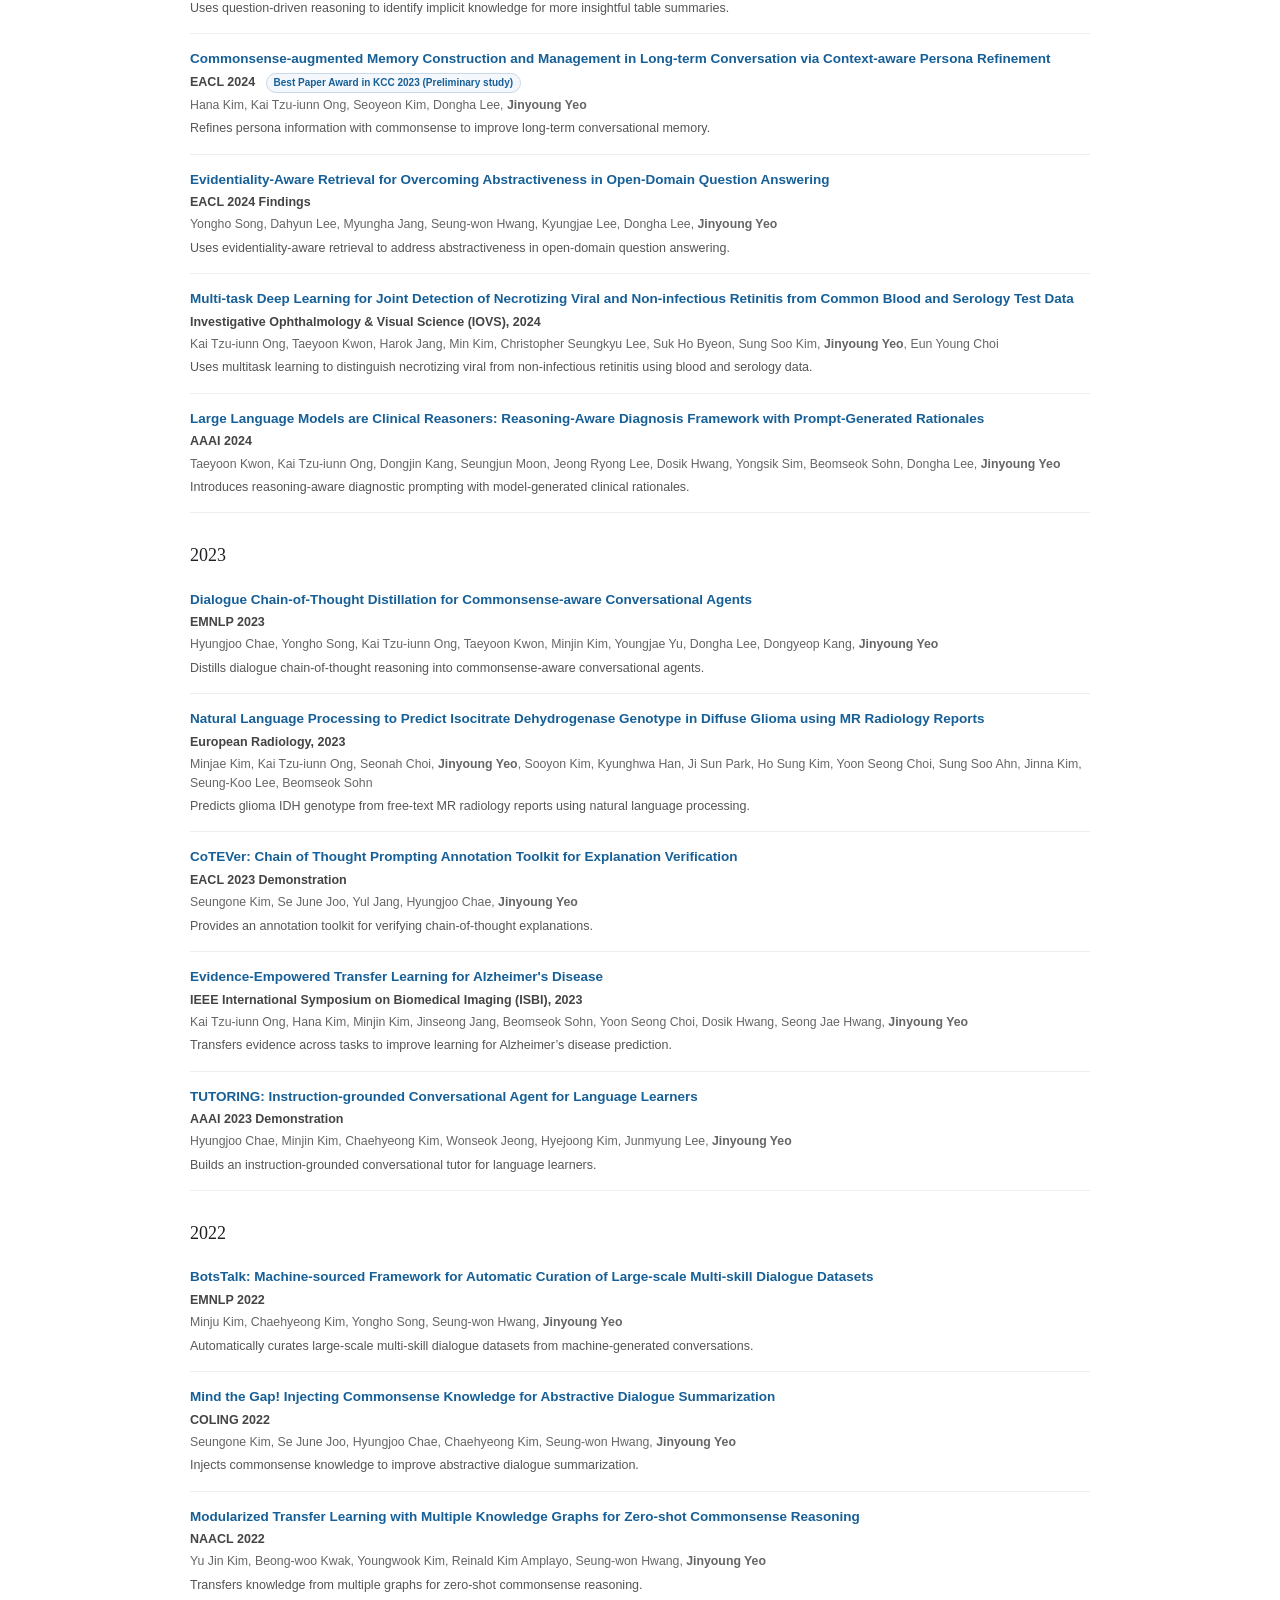
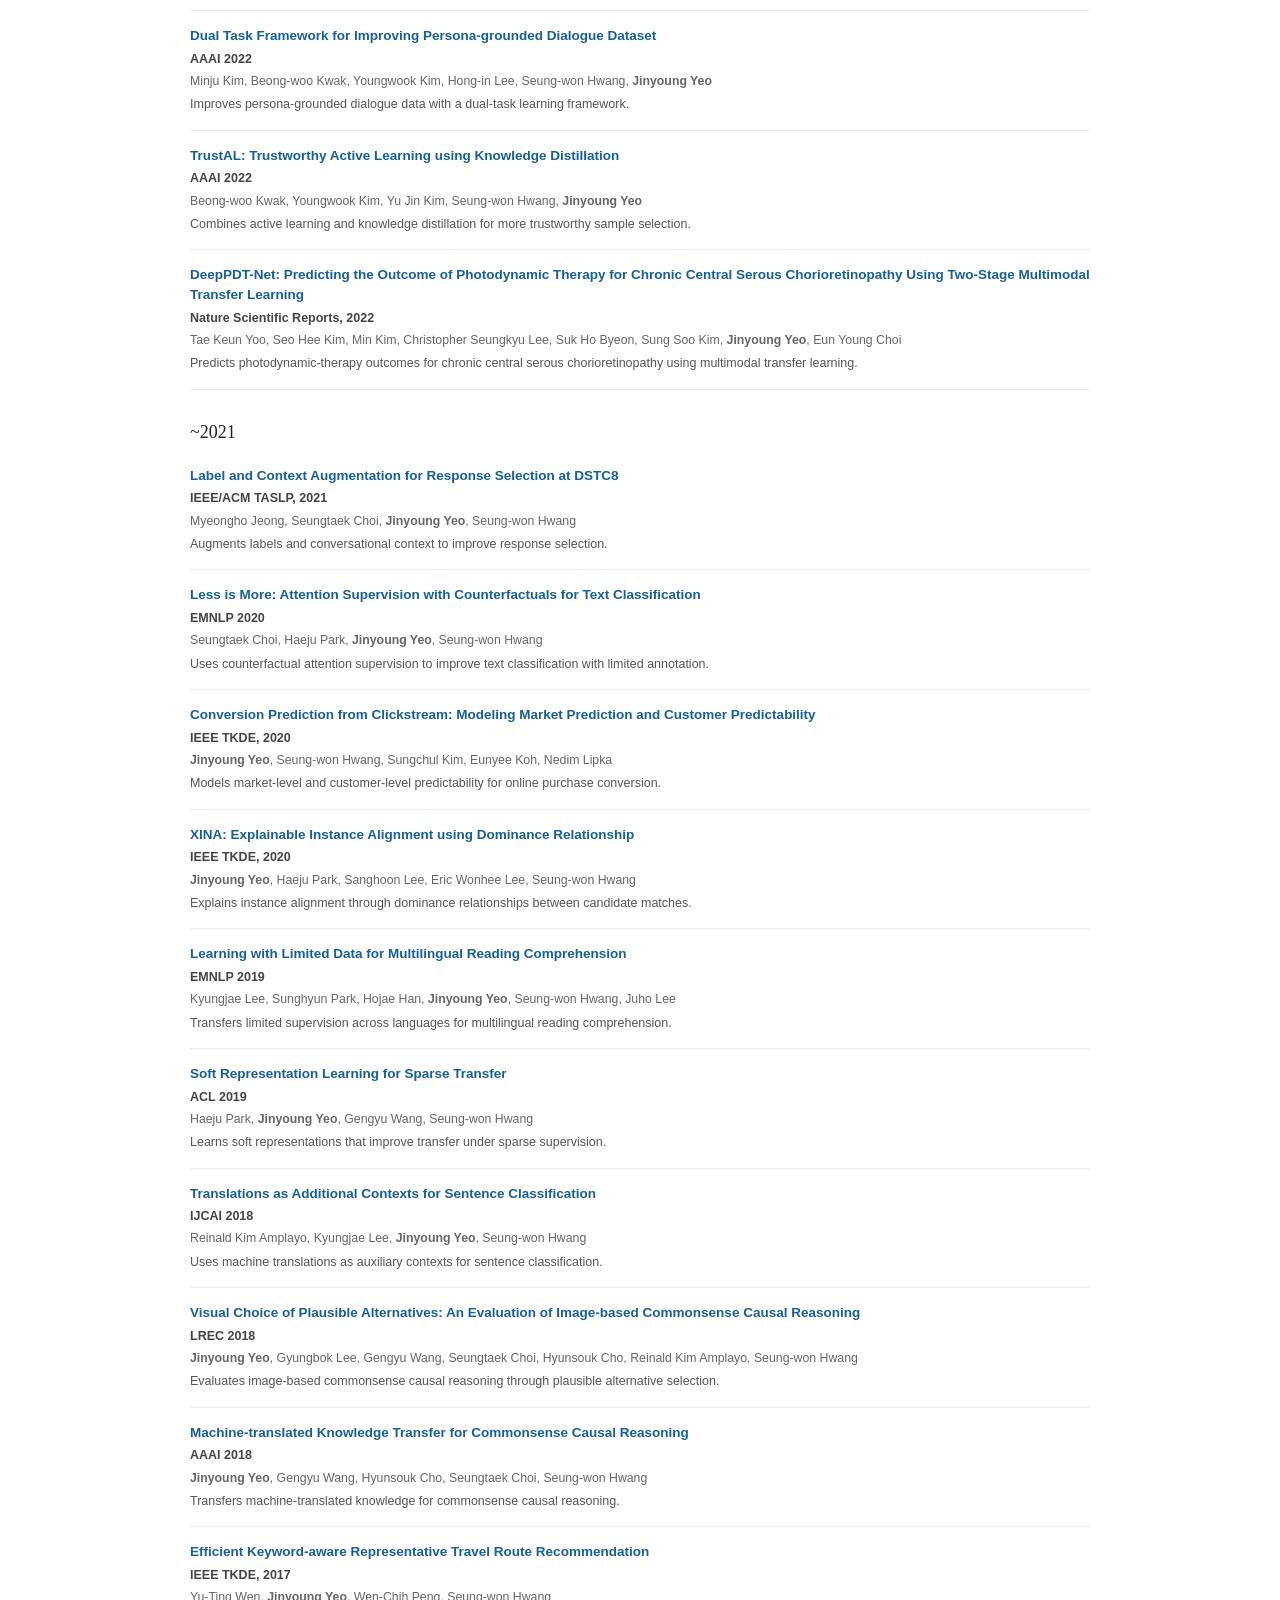
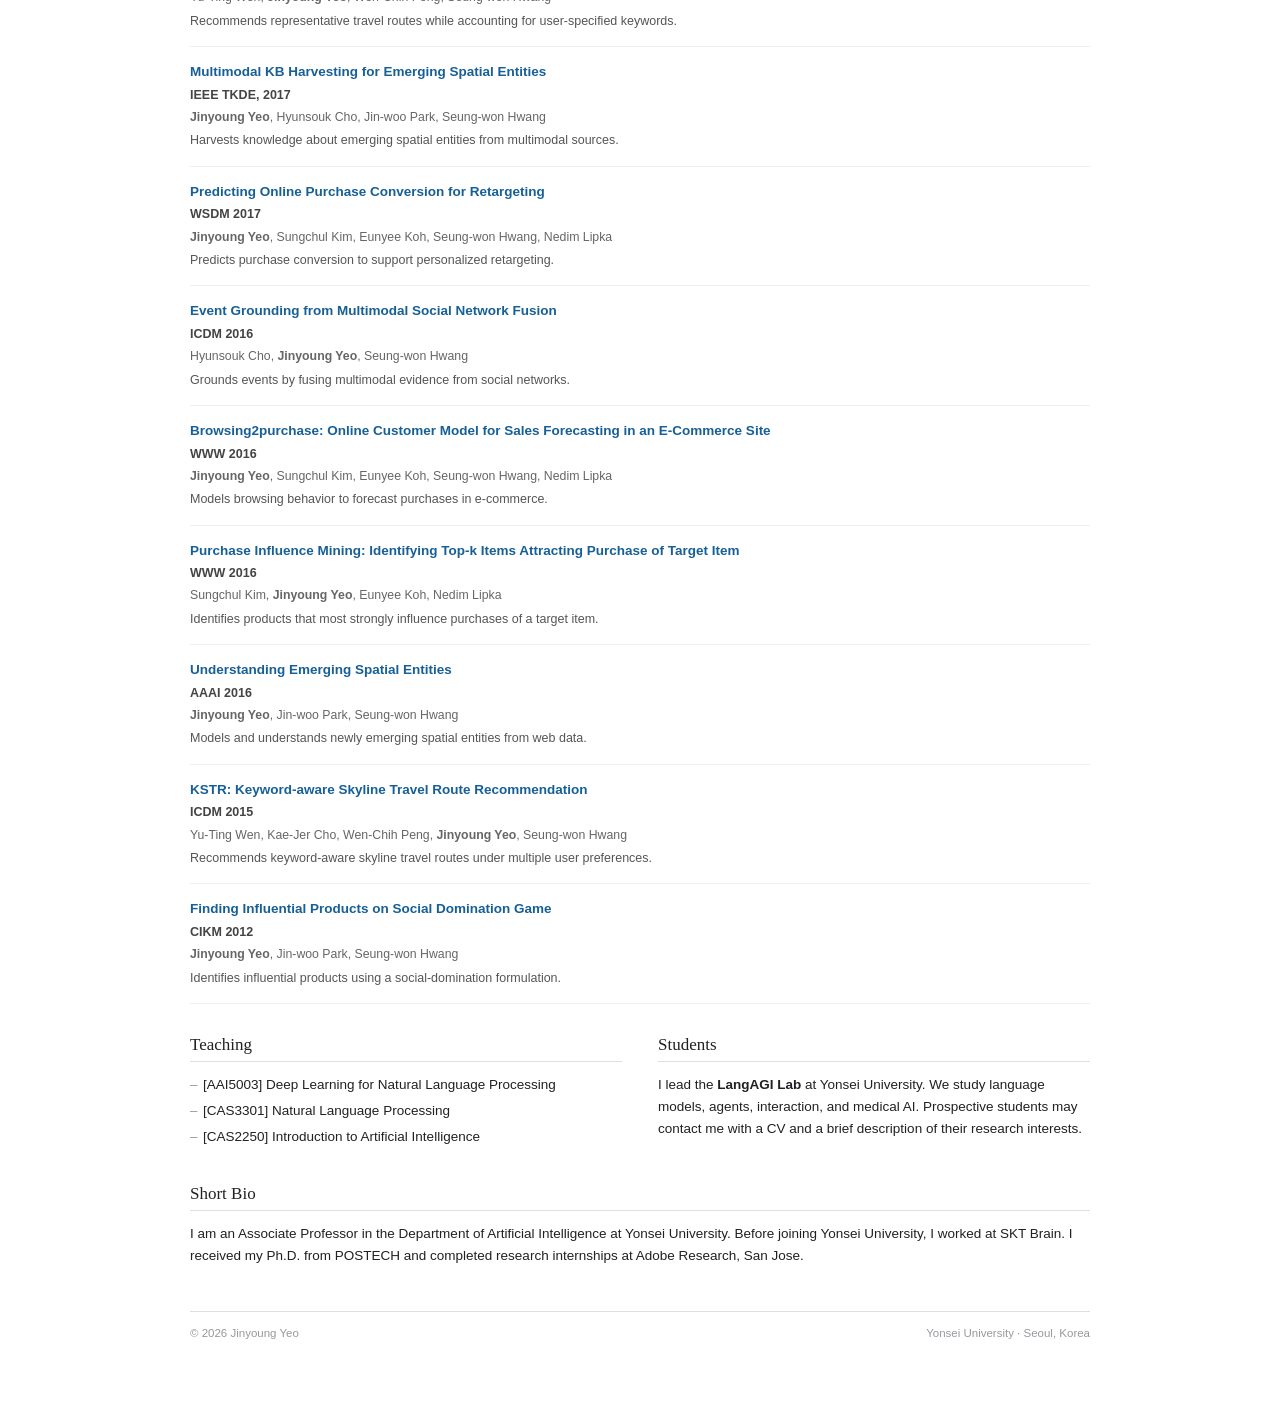
==== commit 92932c78: "Update index.html" ====
--- a/index.html
+++ b/index.html
@@ -81,8 +81,44 @@
     <h2>Publications</h2>
   </div>
 
+
+  <h3 class="publication-year">2027</h3>
+  <ol class="papers">
+        <li class="industry-paper">
+          <div class="paper-content">
+            <p class="paper-title">
+                  <a href="https://sngwonlim.github.io" target="_blank" rel="noopener">
+                   Towards Direct Evaluation of Harness Optimizers via Priority Ranking
+                  </a>
+                </p>
+                <p class="paper-venue">
+                  NeurIPS 2027
+                </p>
+                <p class="paper-authors">
+                  Kai Tzu-iunn Ong, Minseok Kang, Dongwook Choi, Junhee Cho, Seungwon Lim, Seungju Kim, Geunha Jang, Minwoo Oh, Bogyung Jeong, Sunghwan Kim, Taeyoon Kwon, Jihye Han, Juyoung Wy, <strong>Jinyoung Yeo</strong>
+                </p>
+                <p class="paper-description">
+                  Direct, low-cost evaluation of harness optimizers through priority ranking of harness components to predict actual optimization ability.
+                </p>
+        
+            </div>
+        
+          <img
+            class="industry-logo"
+            src="samsung.png"
+            alt="Samsung"
+            title="Samsung"
+          >
+              
+            </li>
+
+ </ol>
+
+    
   <h3 class="publication-year">2026</h3>
   <ol class="papers">
+     
+
     <li>
       <p class="paper-title">
         <a href="https://gyeomh.github.io/LEGO-Eval/" target="_blank" rel="noopener">
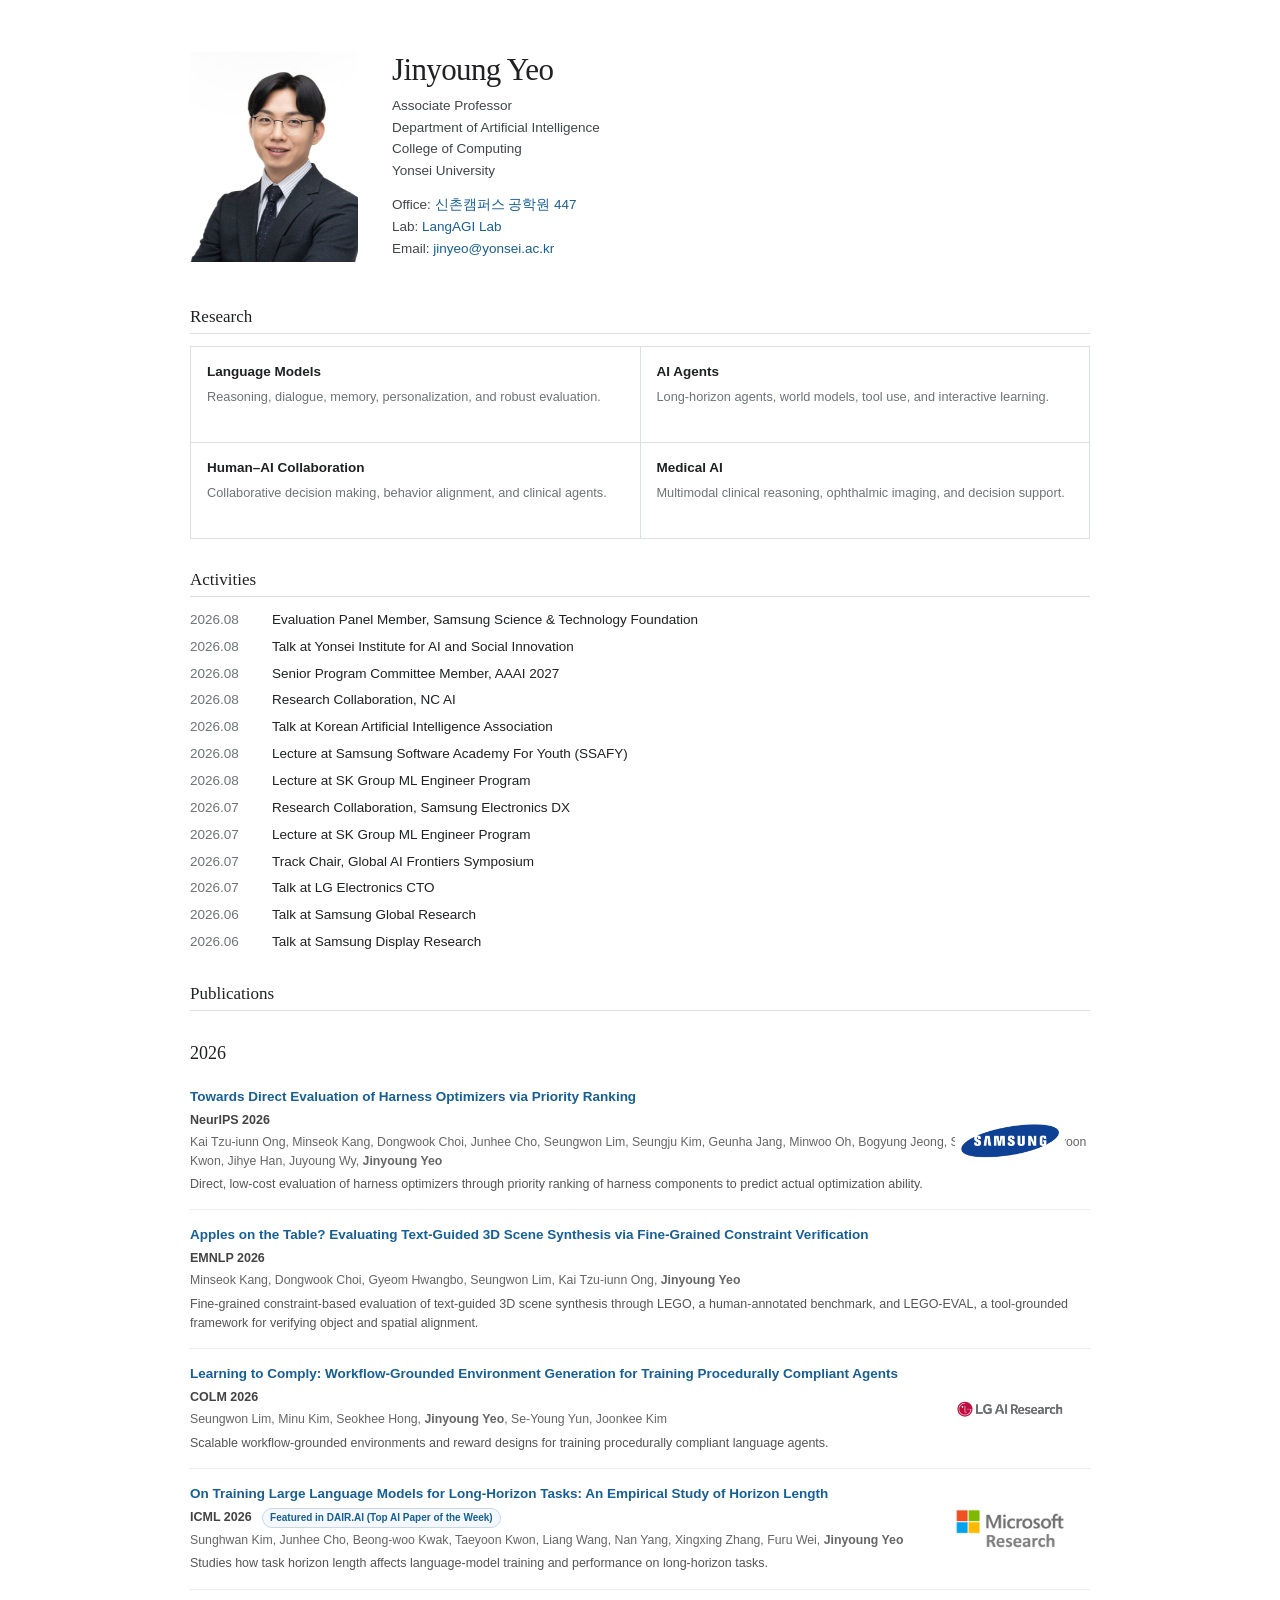
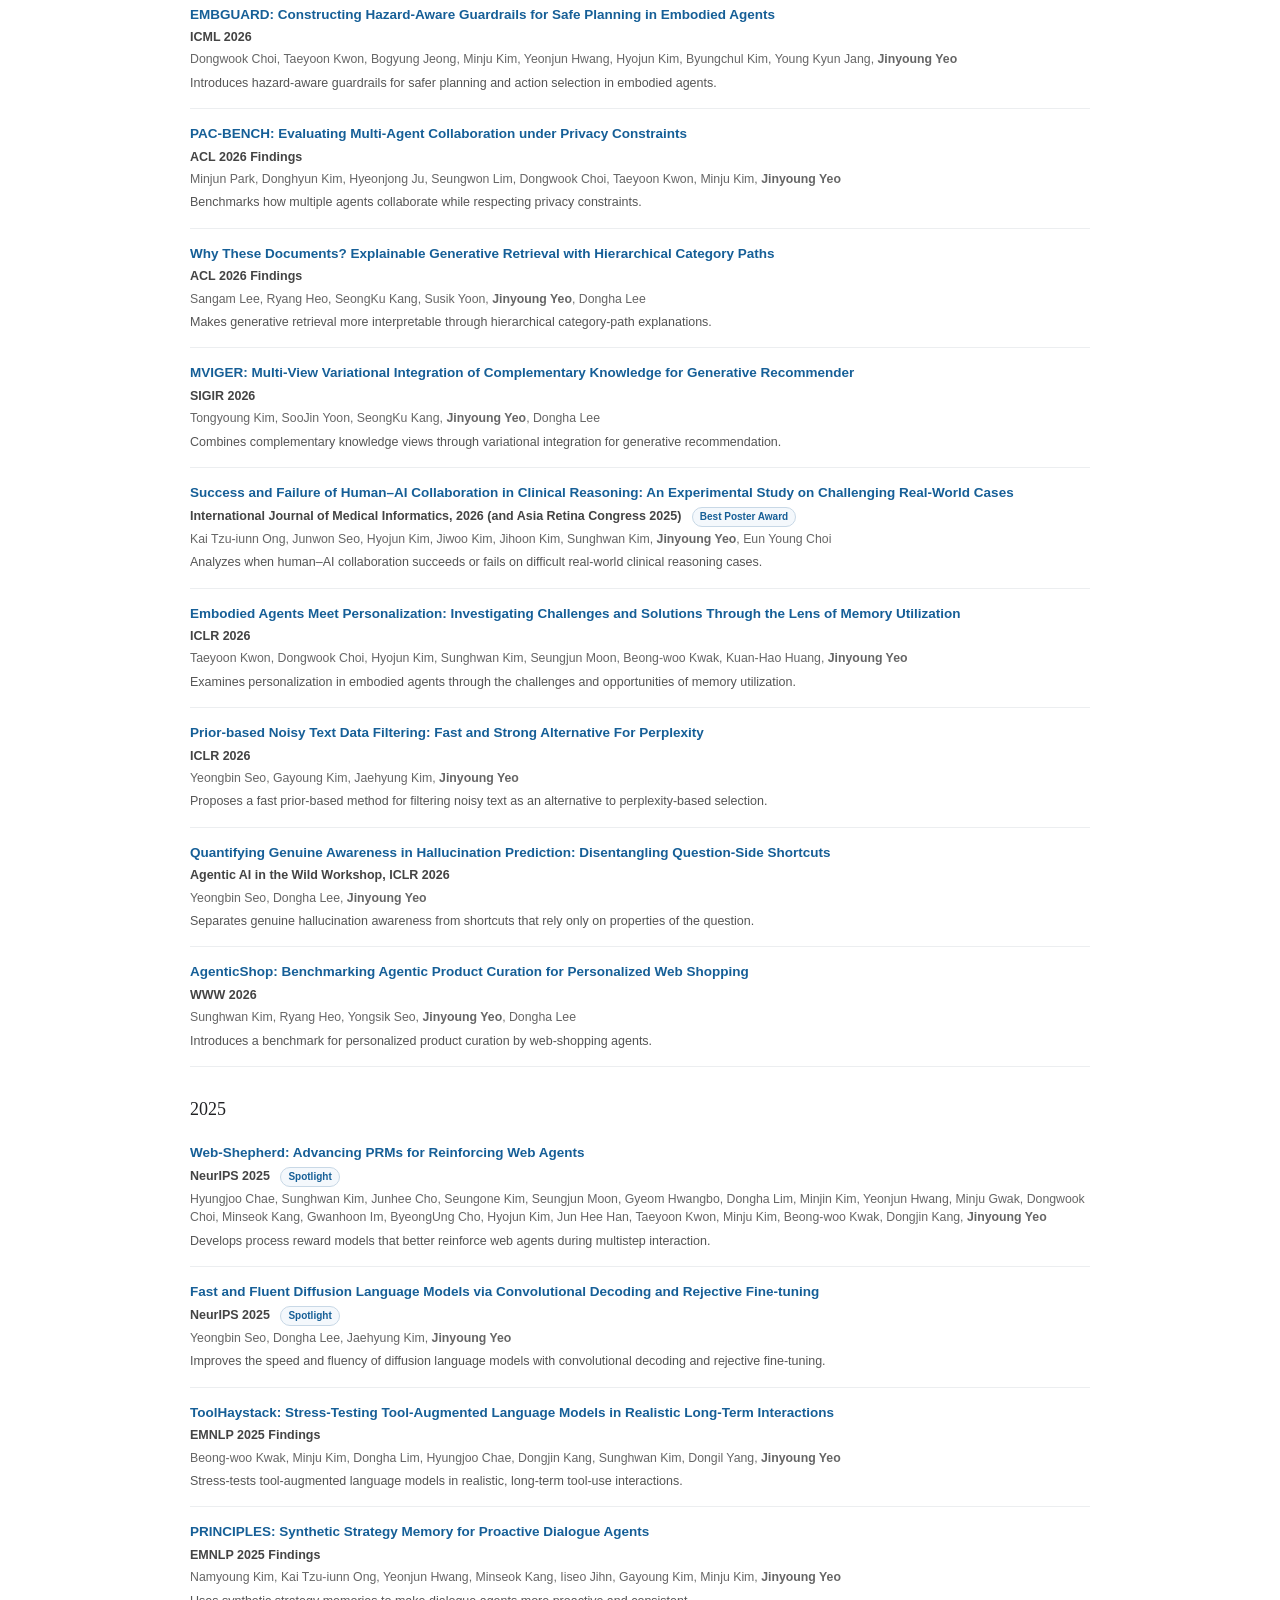
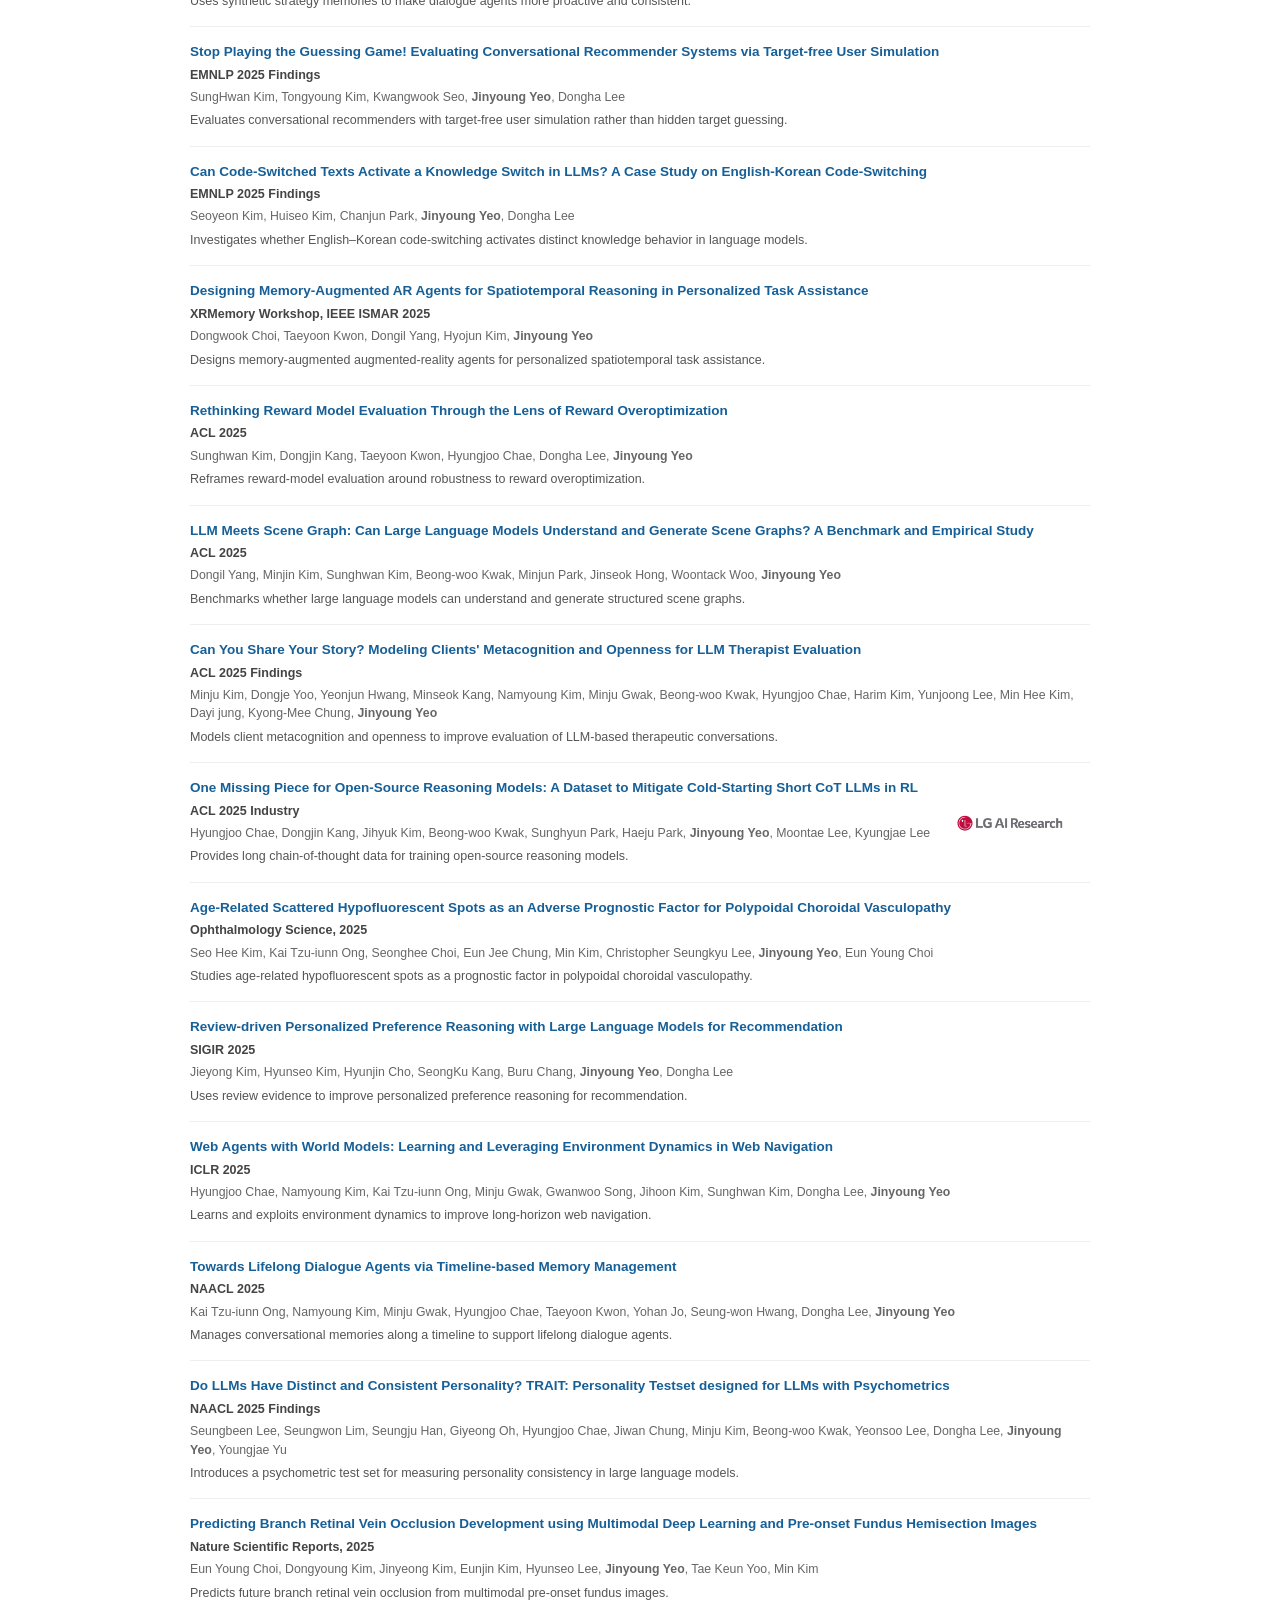
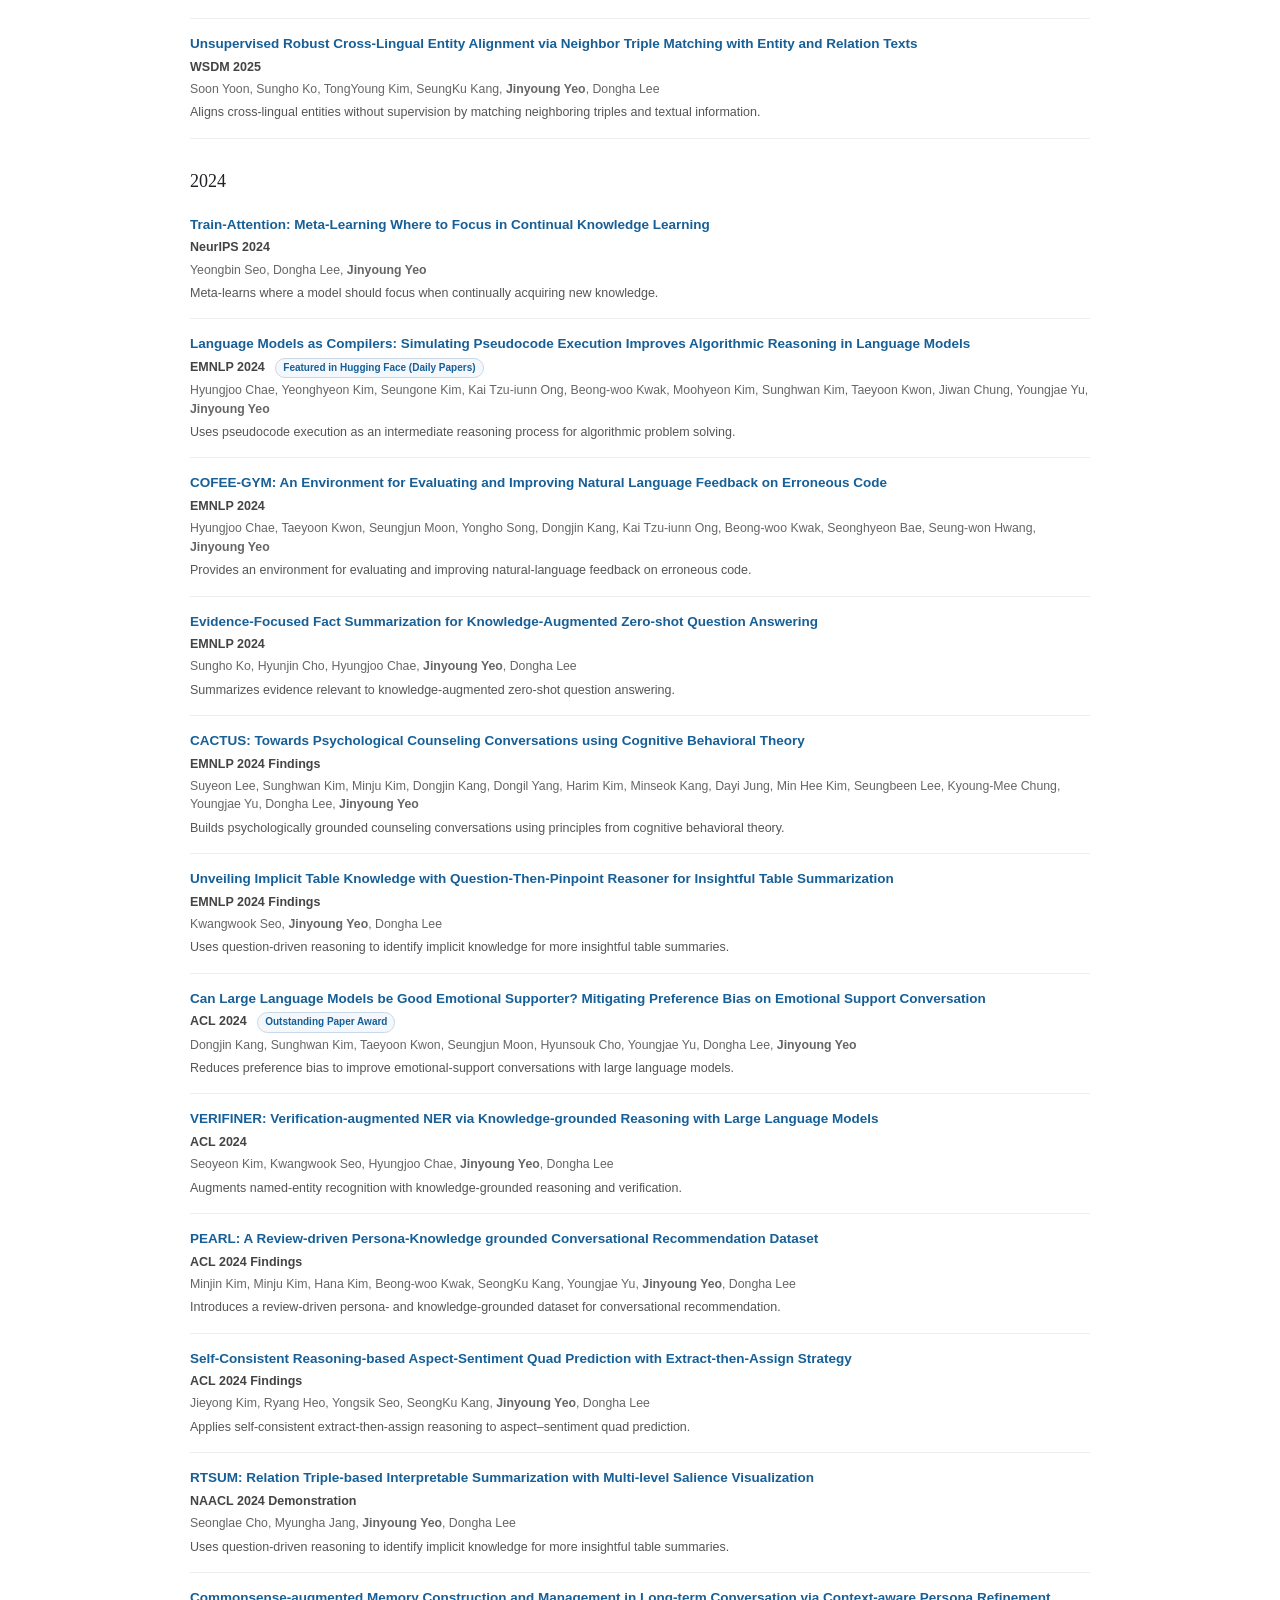
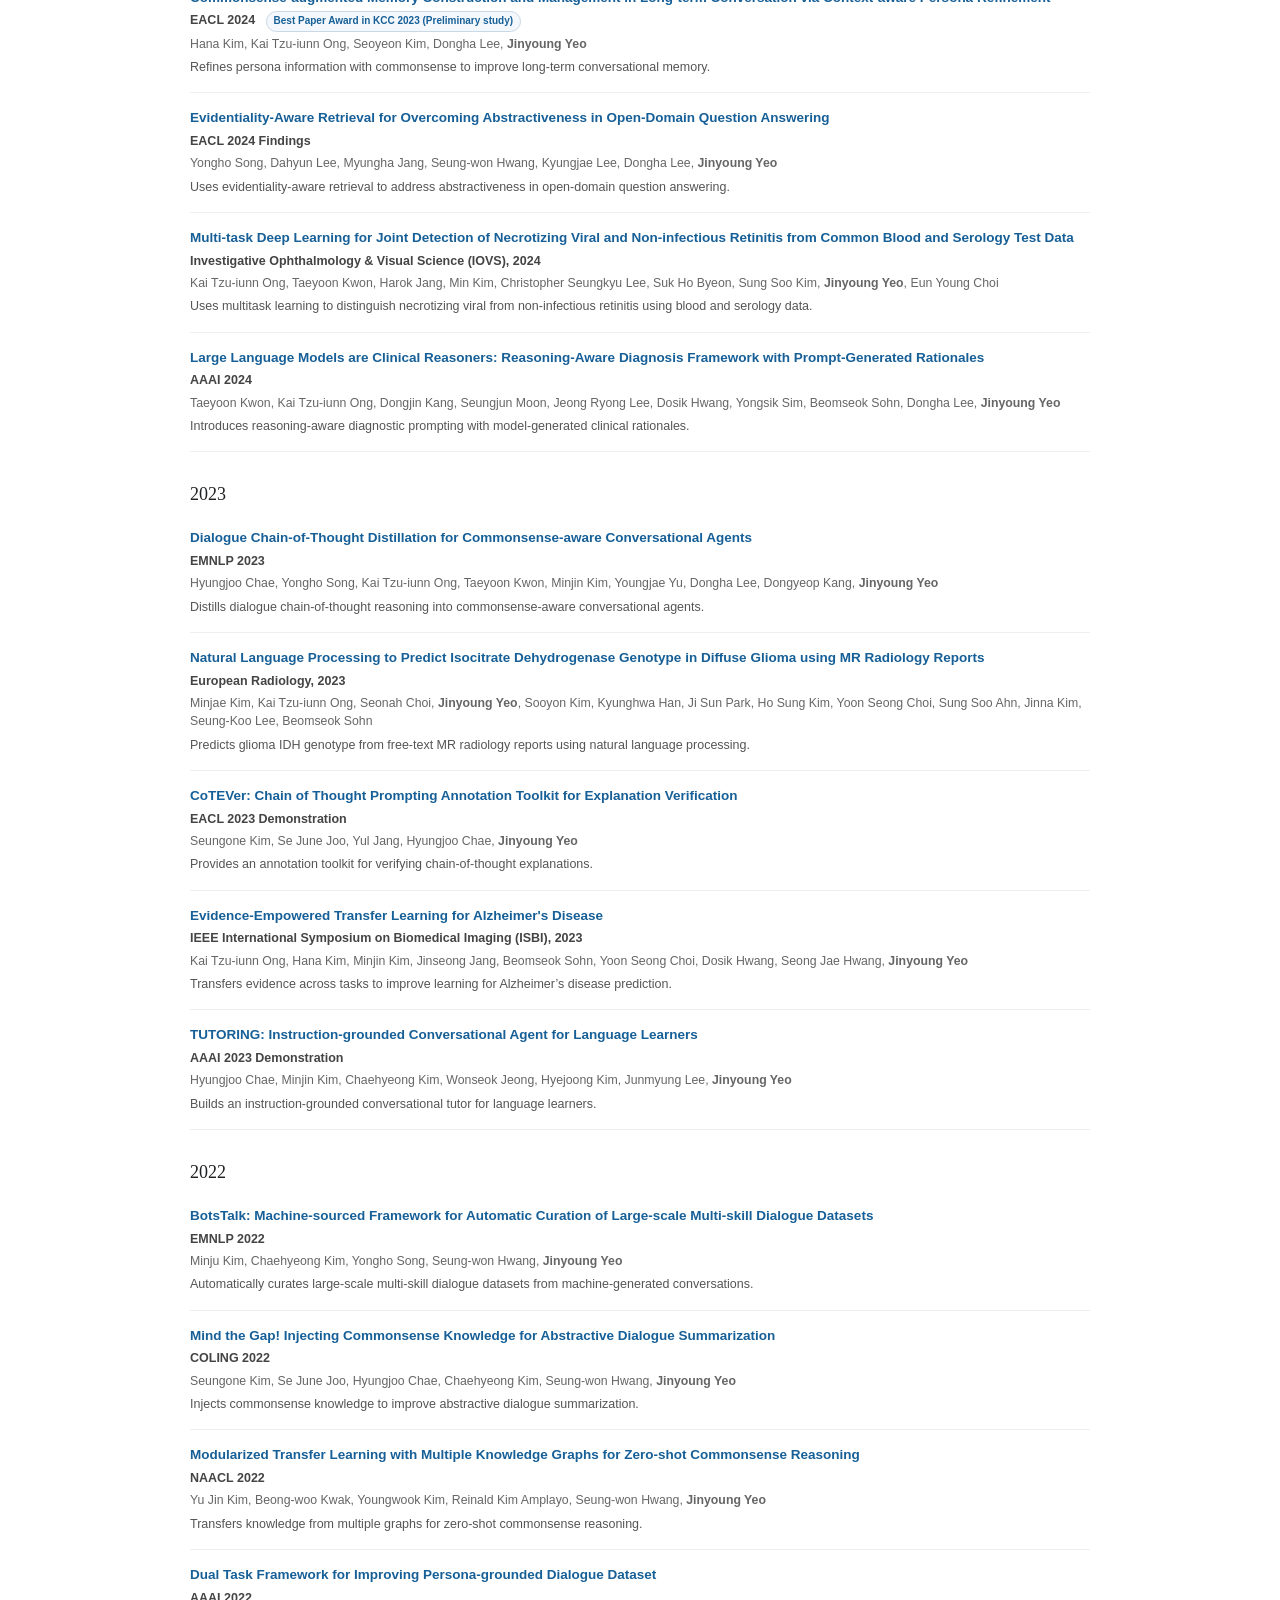
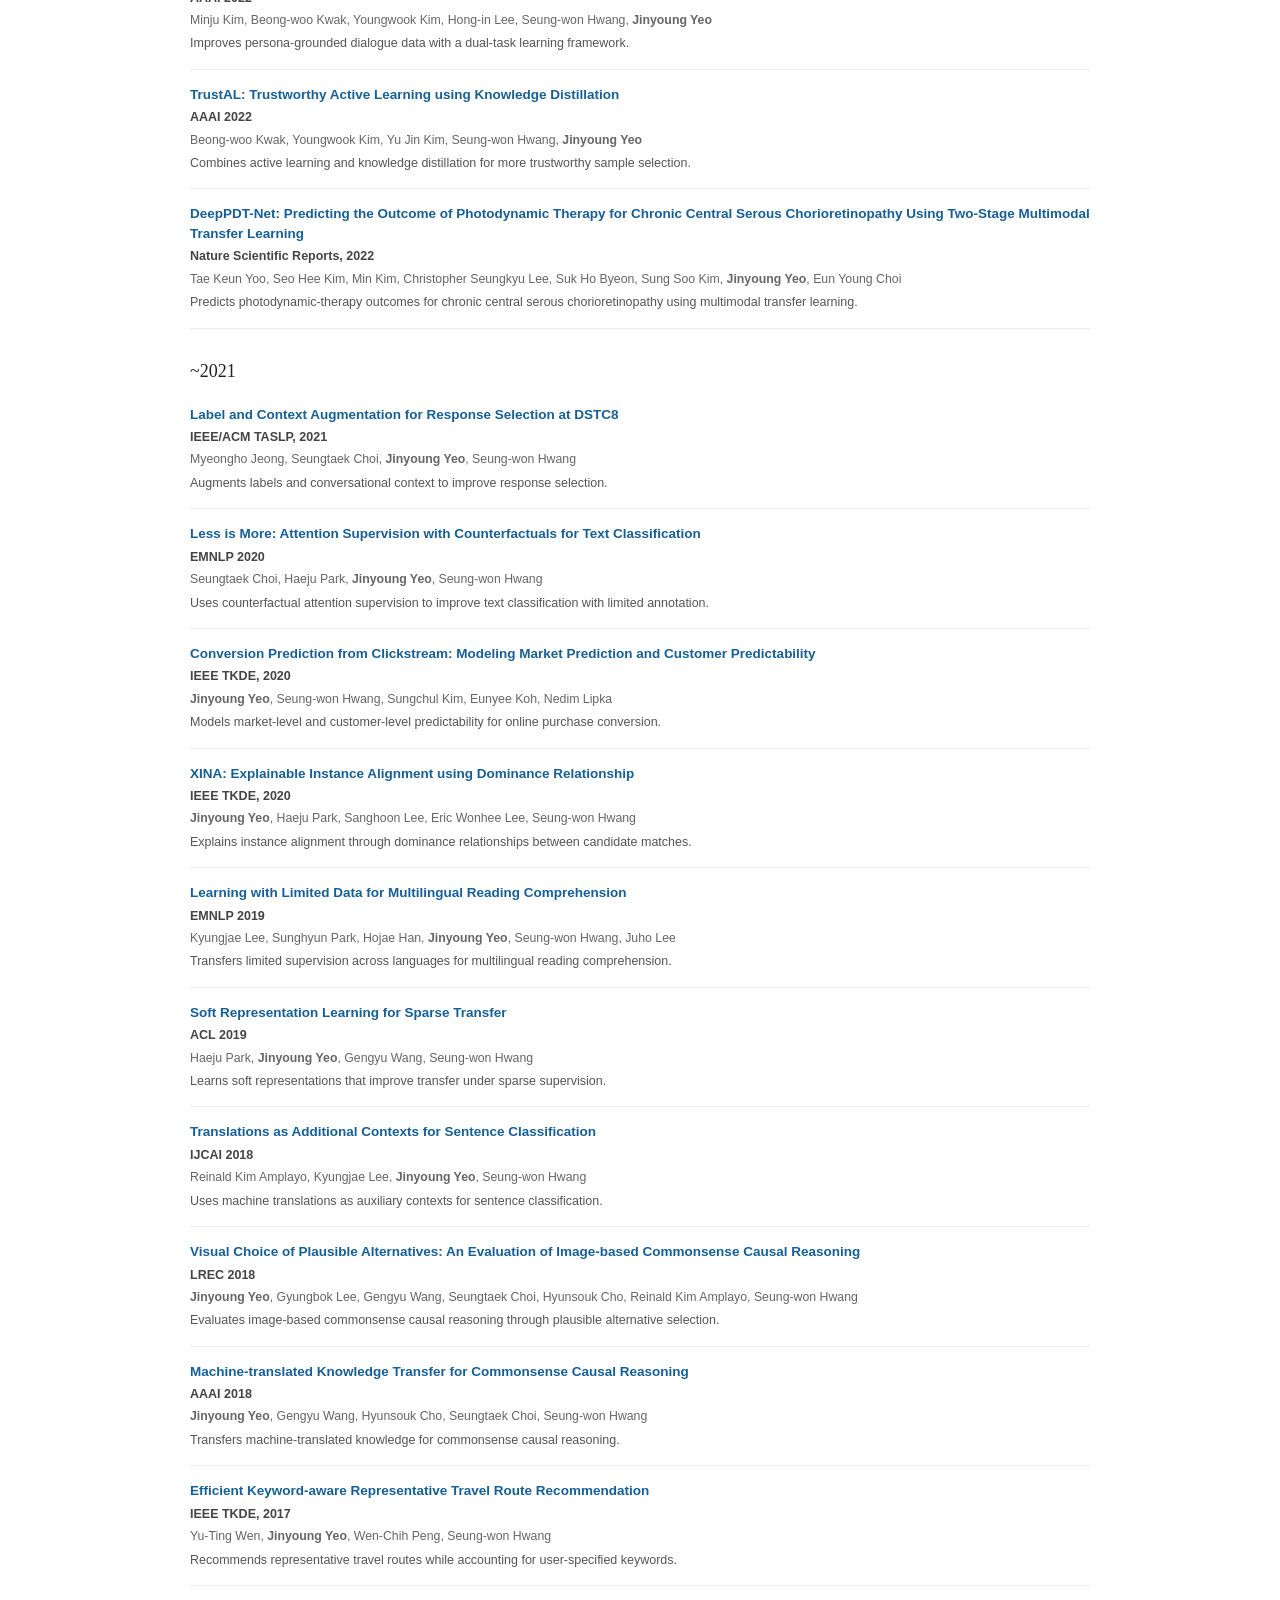
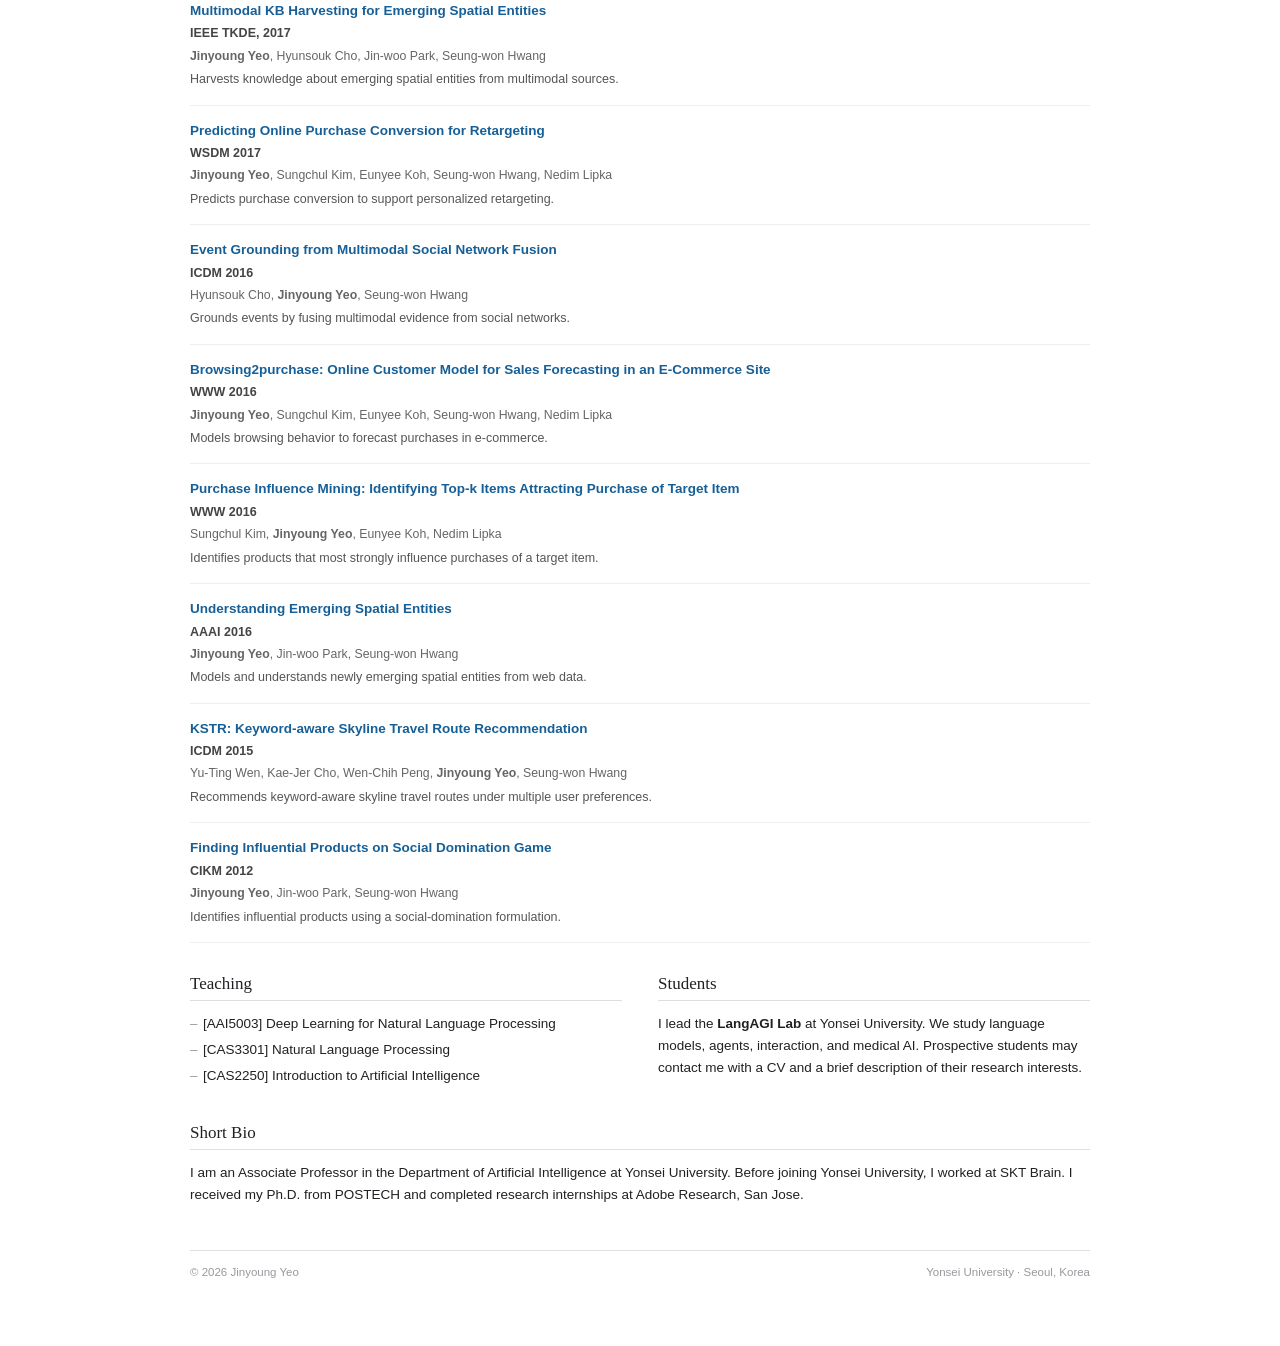
==== commit d519b655: "Update index.html" ====
--- a/index.html
+++ b/index.html
@@ -82,8 +82,11 @@
   </div>
 
 
-  <h3 class="publication-year">2027</h3>
+
+    
+  <h3 class="publication-year">2026</h3>
   <ol class="papers">
+     
         <li class="industry-paper">
           <div class="paper-content">
             <p class="paper-title">
@@ -92,7 +95,7 @@
                   </a>
                 </p>
                 <p class="paper-venue">
-                  NeurIPS 2027
+                  NeurIPS 2026
                 </p>
                 <p class="paper-authors">
                   Kai Tzu-iunn Ong, Minseok Kang, Dongwook Choi, Junhee Cho, Seungwon Lim, Seungju Kim, Geunha Jang, Minwoo Oh, Bogyung Jeong, Sunghwan Kim, Taeyoon Kwon, Jihye Han, Juyoung Wy, <strong>Jinyoung Yeo</strong>
@@ -111,13 +114,7 @@
           >
               
             </li>
-
- </ol>
-
     
-  <h3 class="publication-year">2026</h3>
-  <ol class="papers">
-     
 
     <li>
       <p class="paper-title">
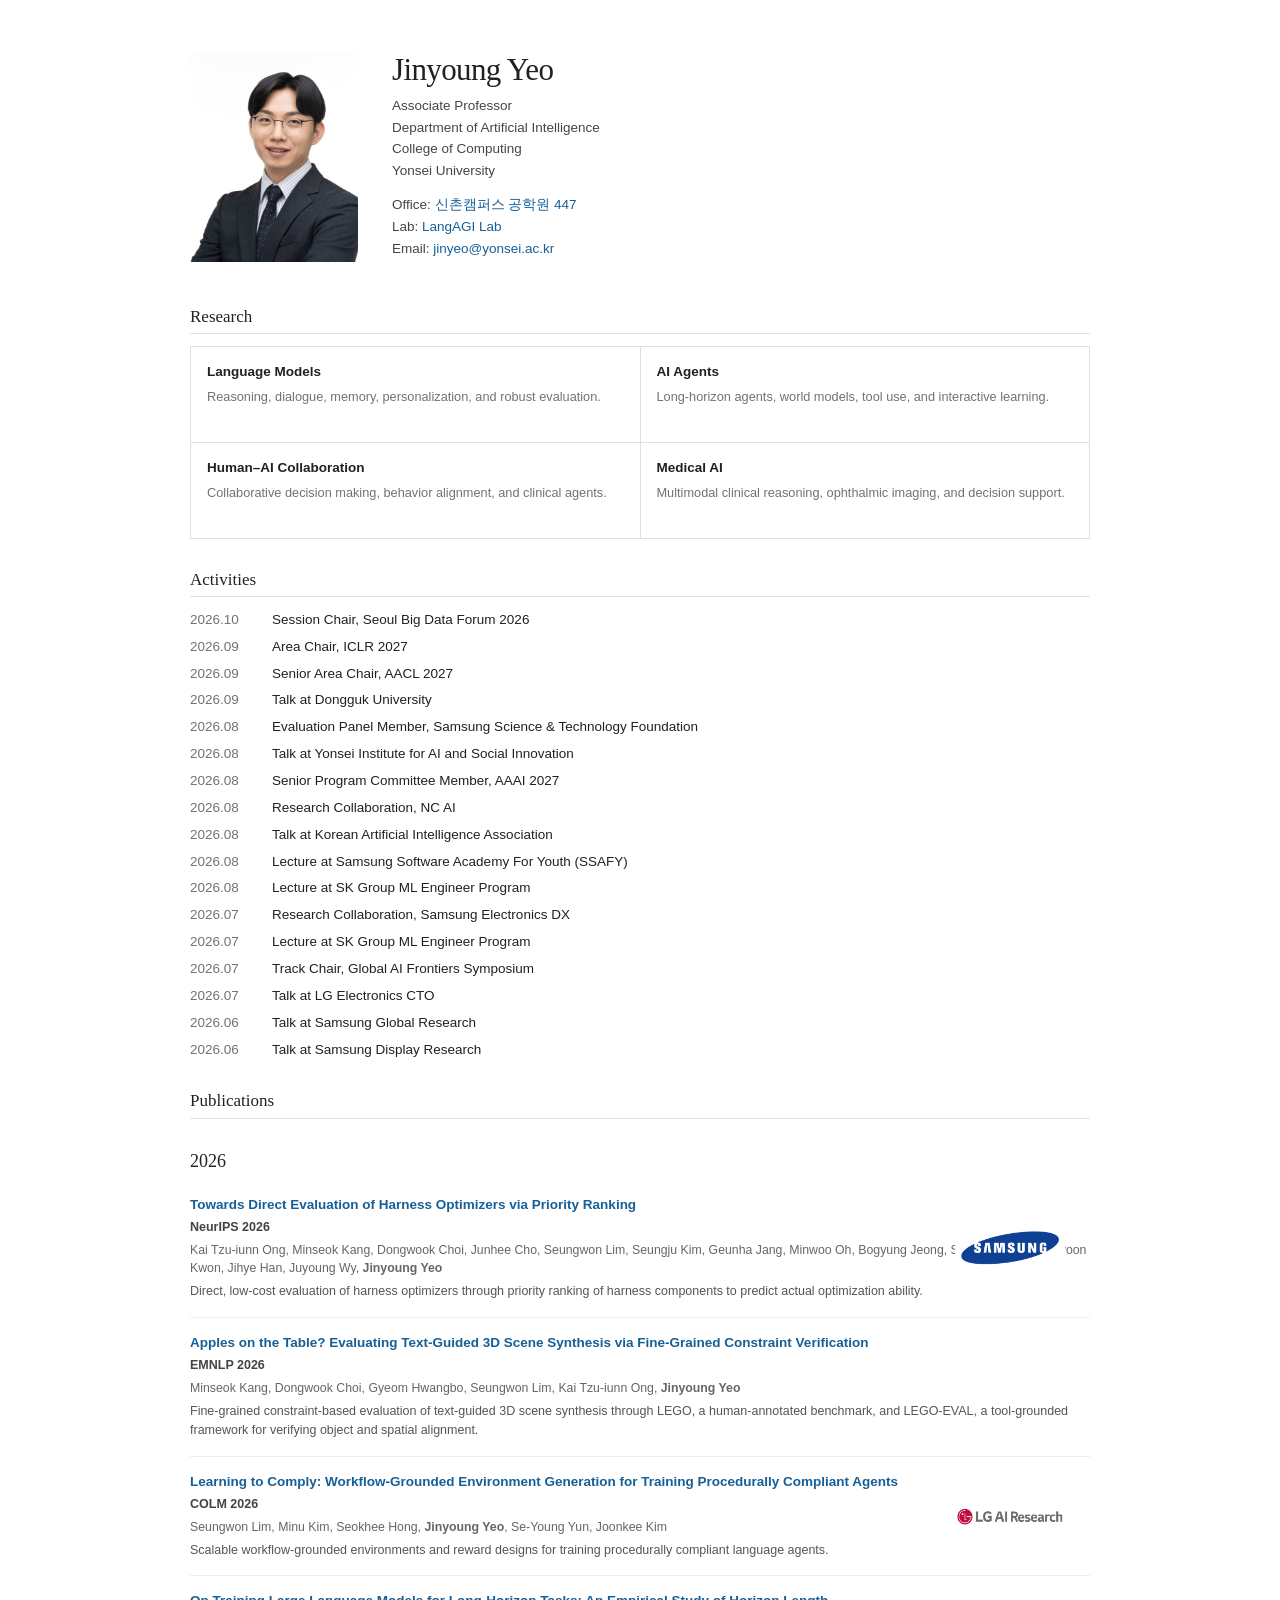
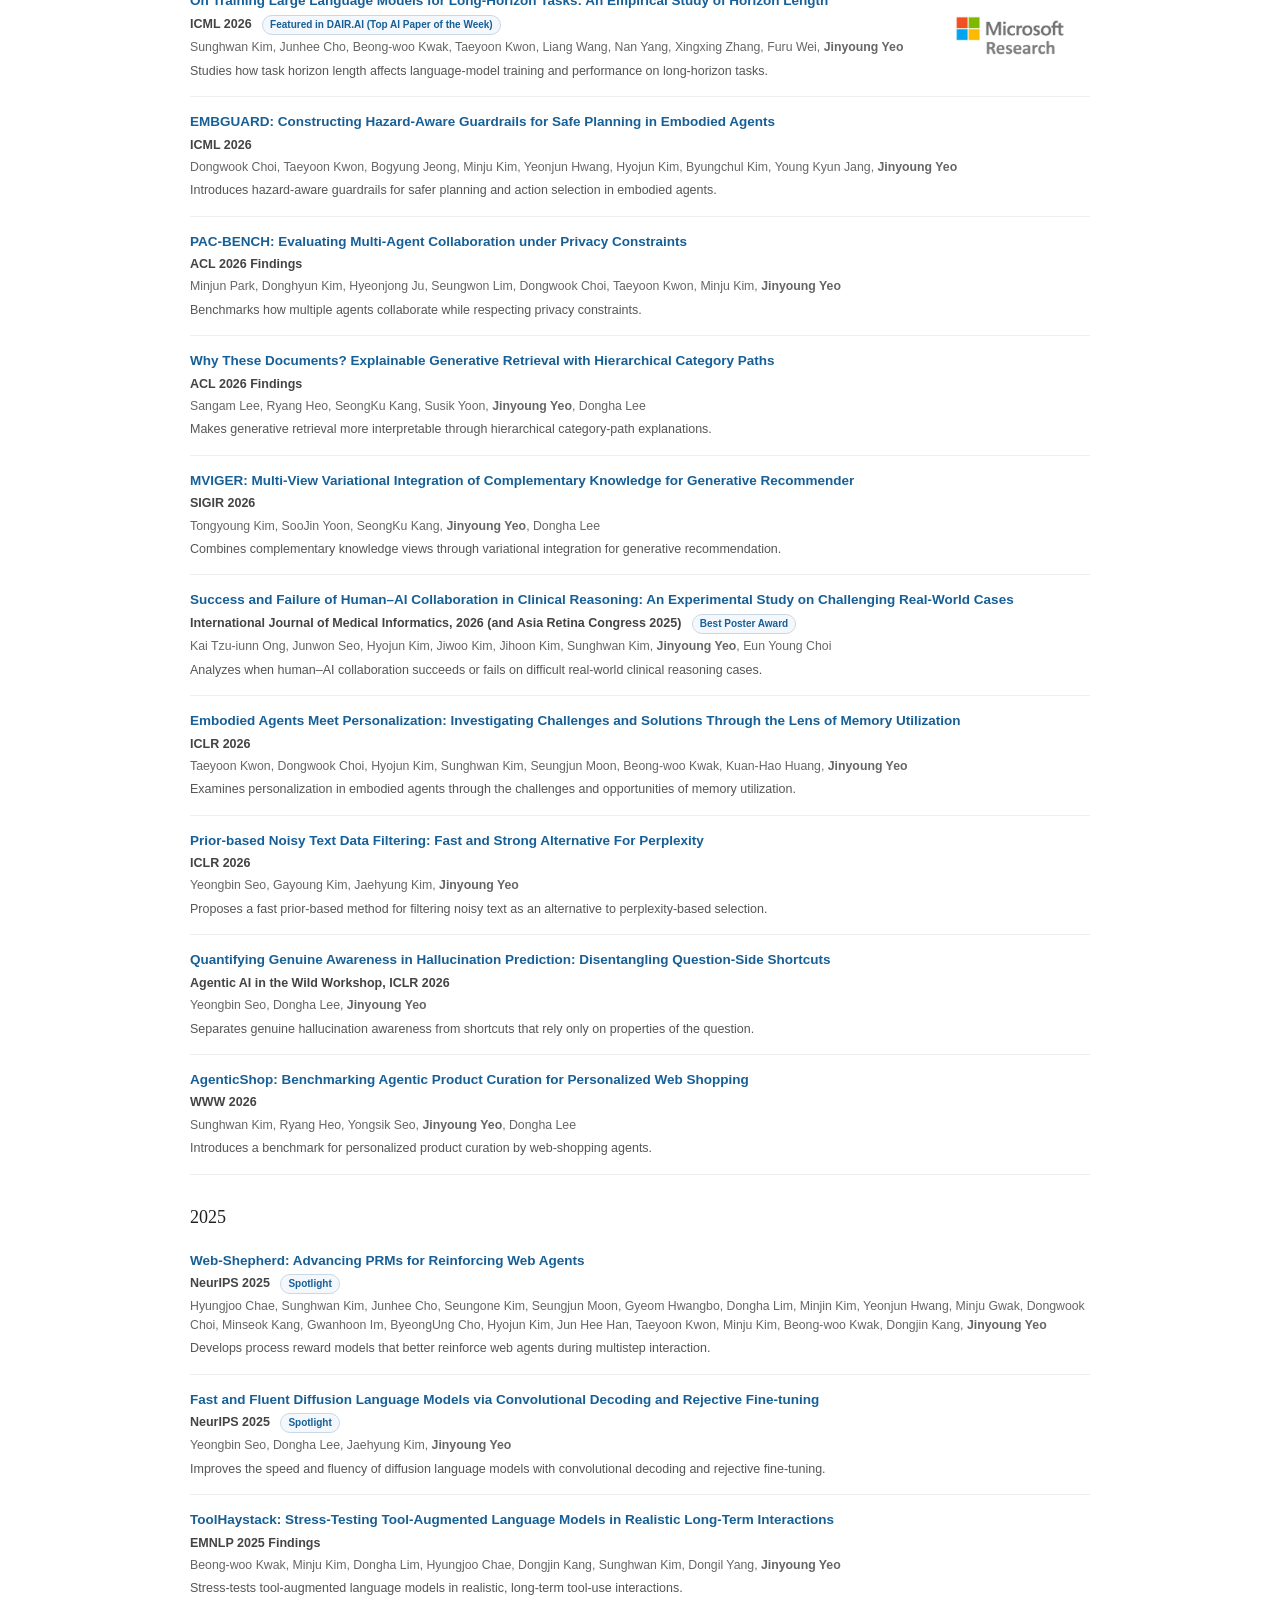
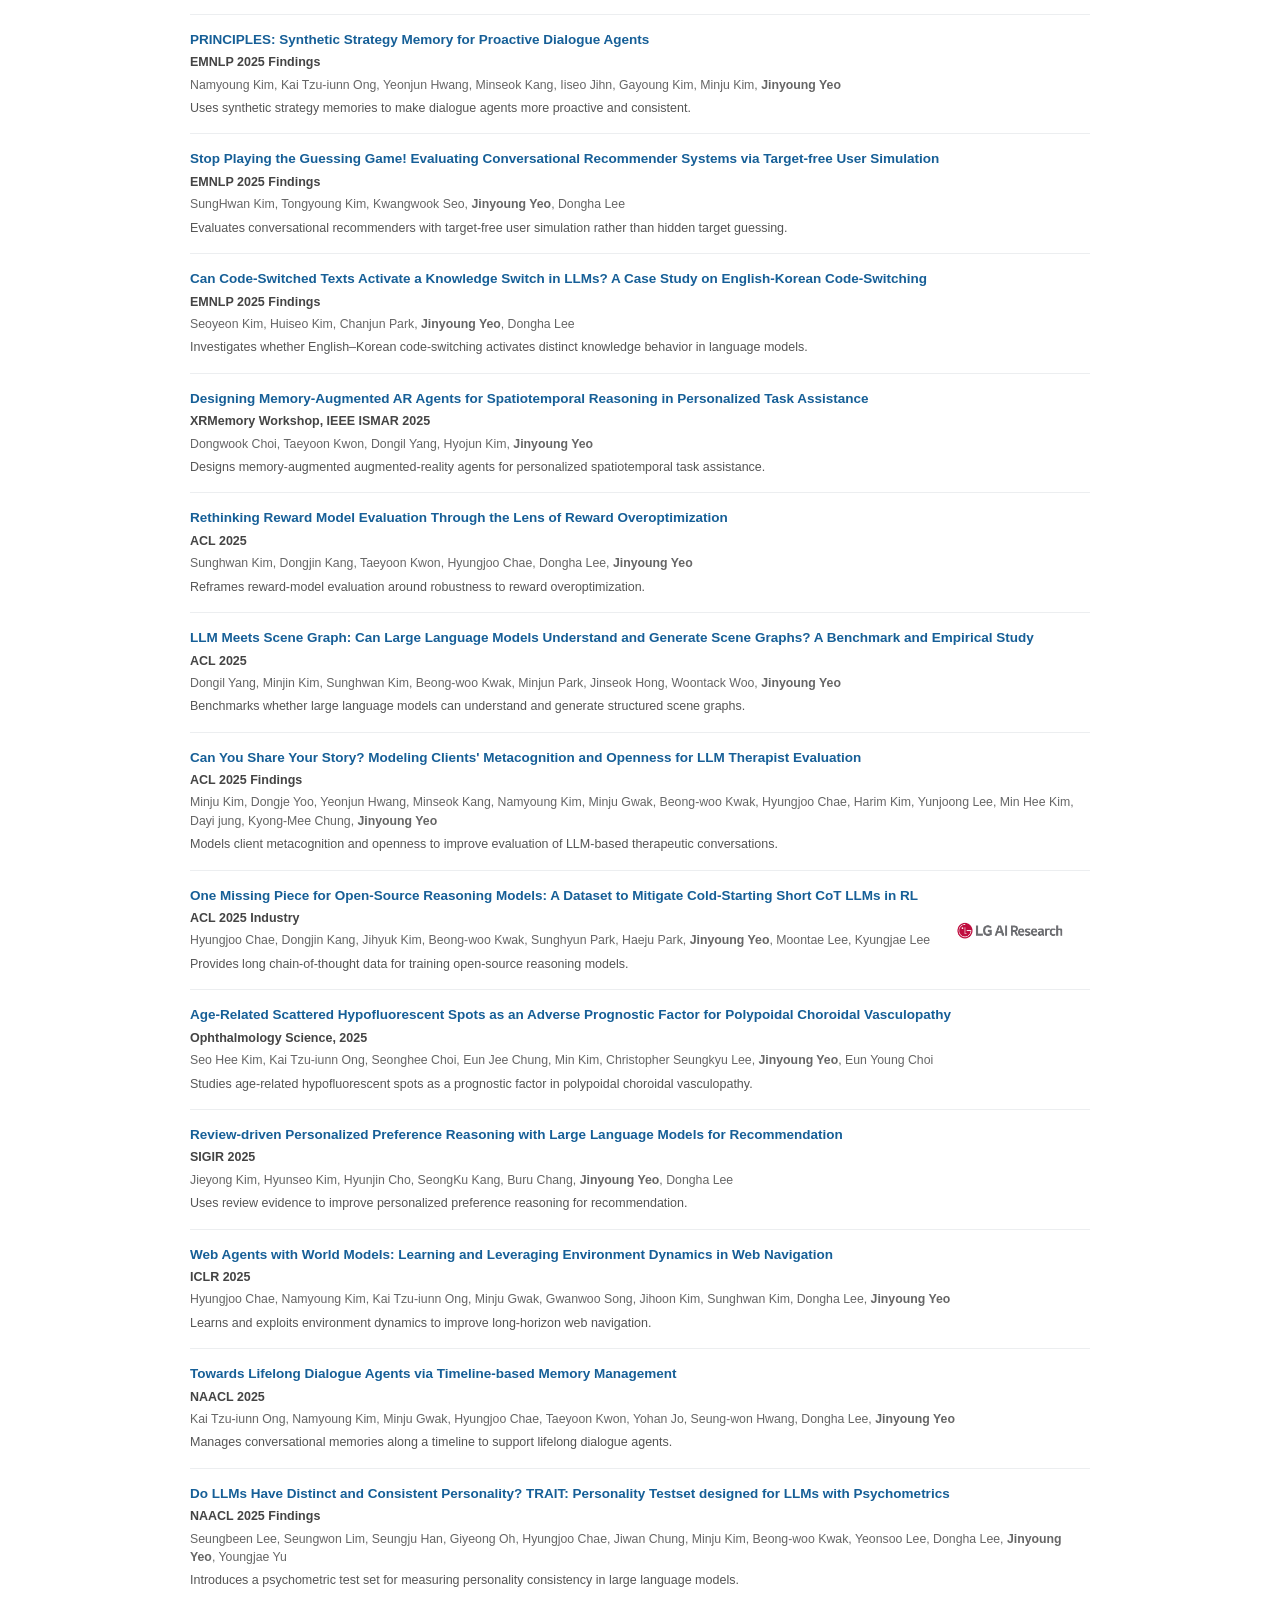
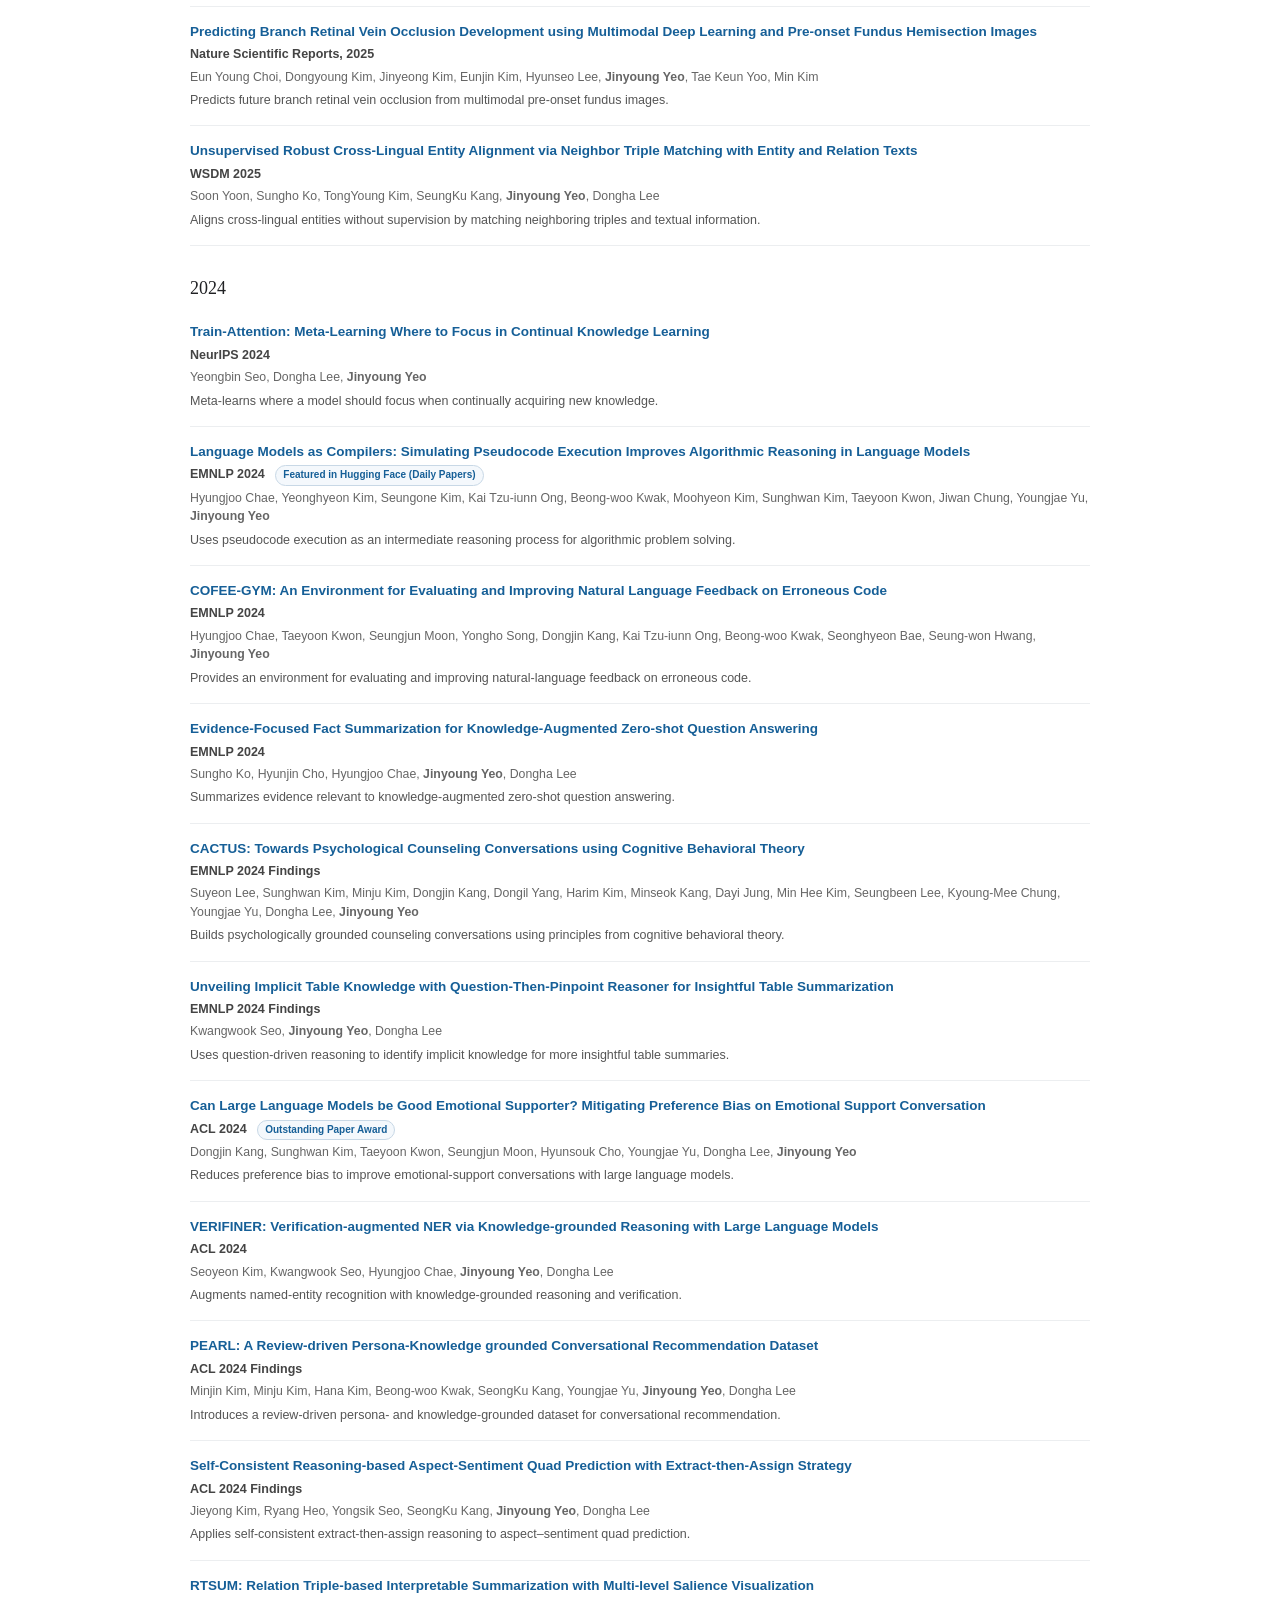
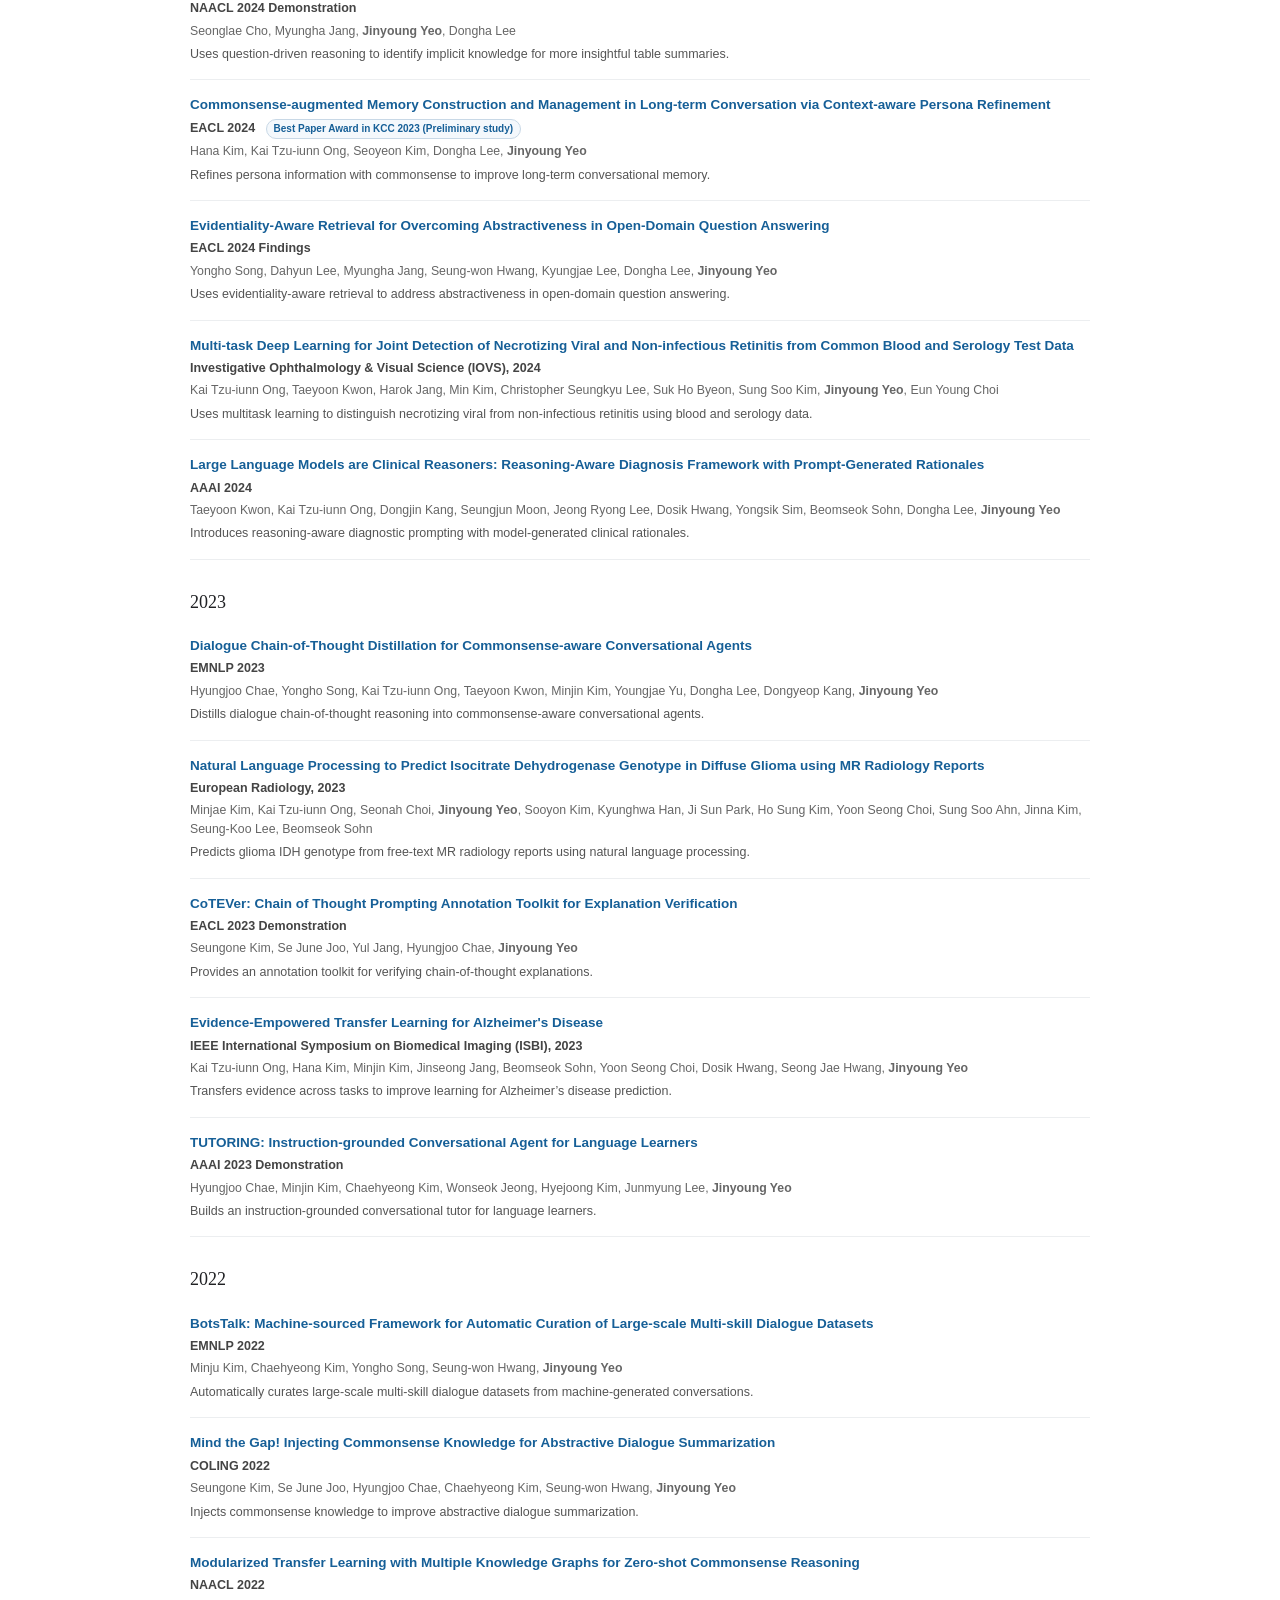
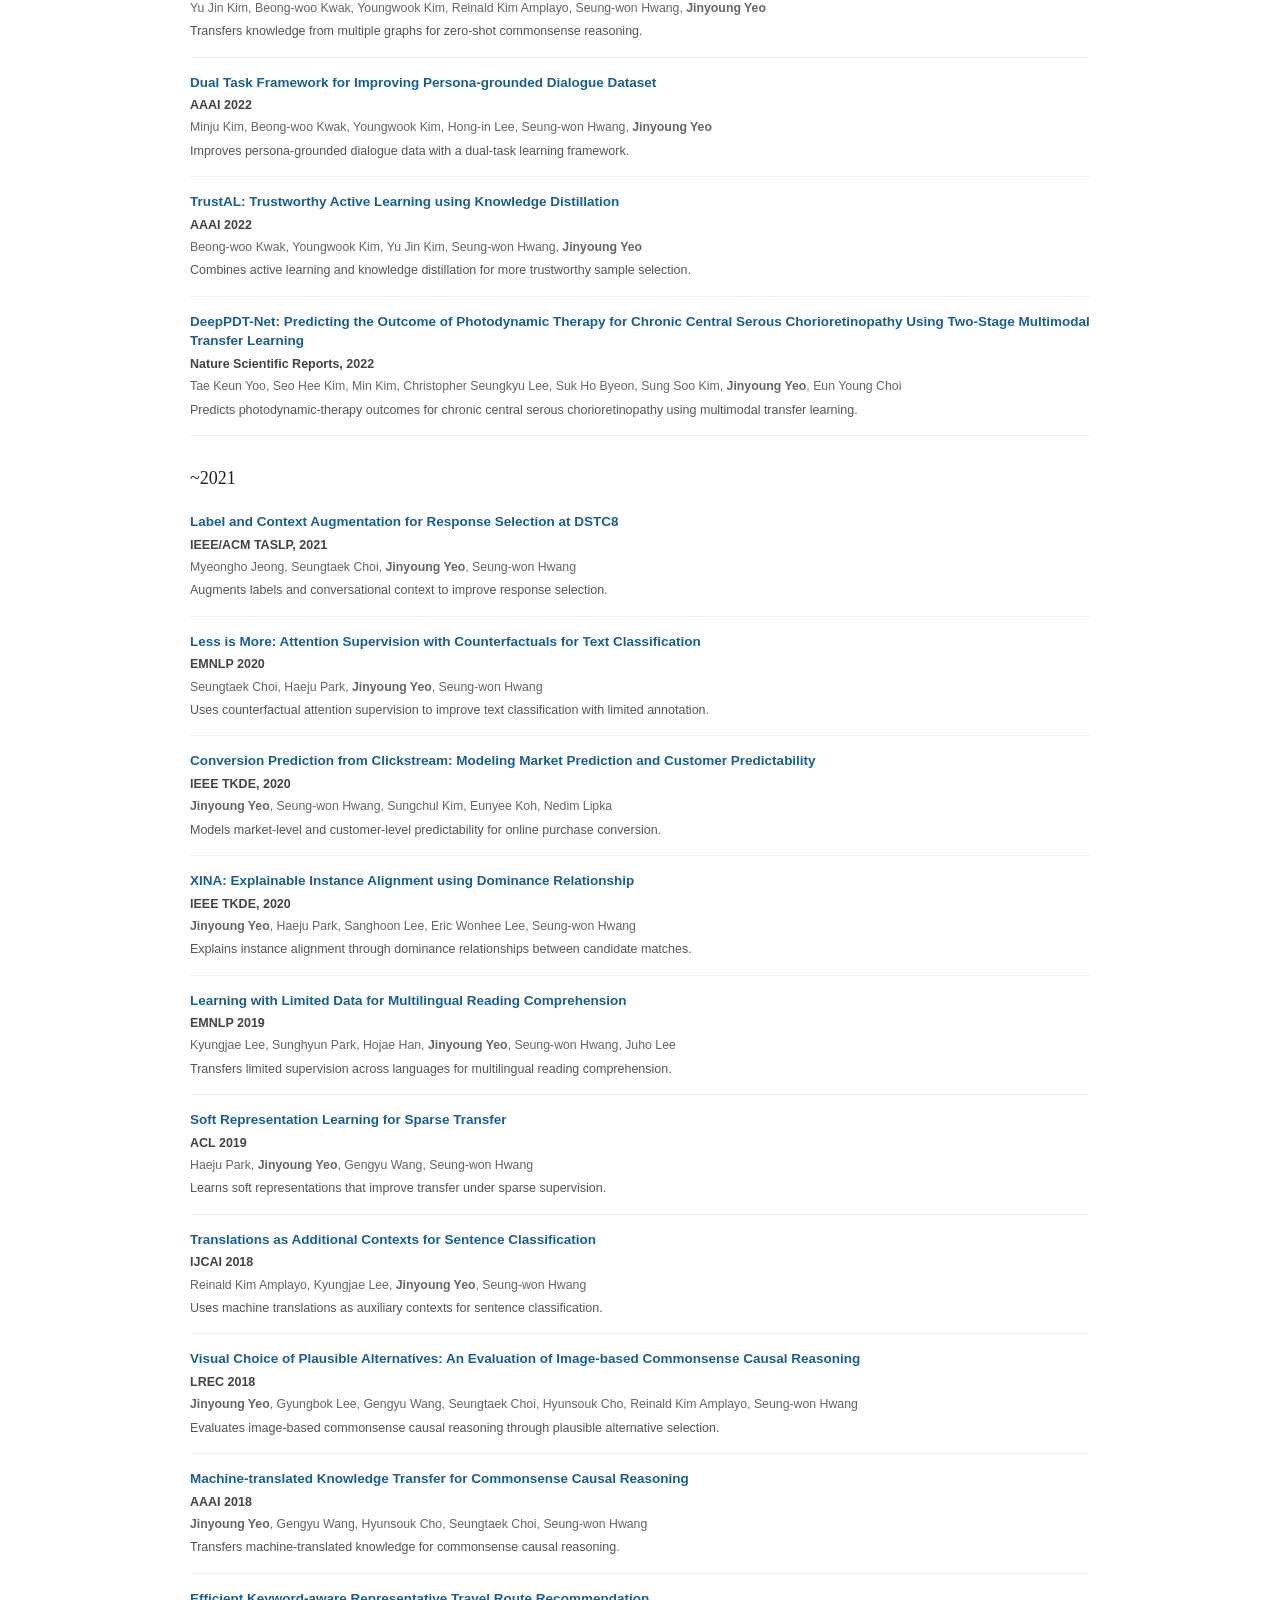
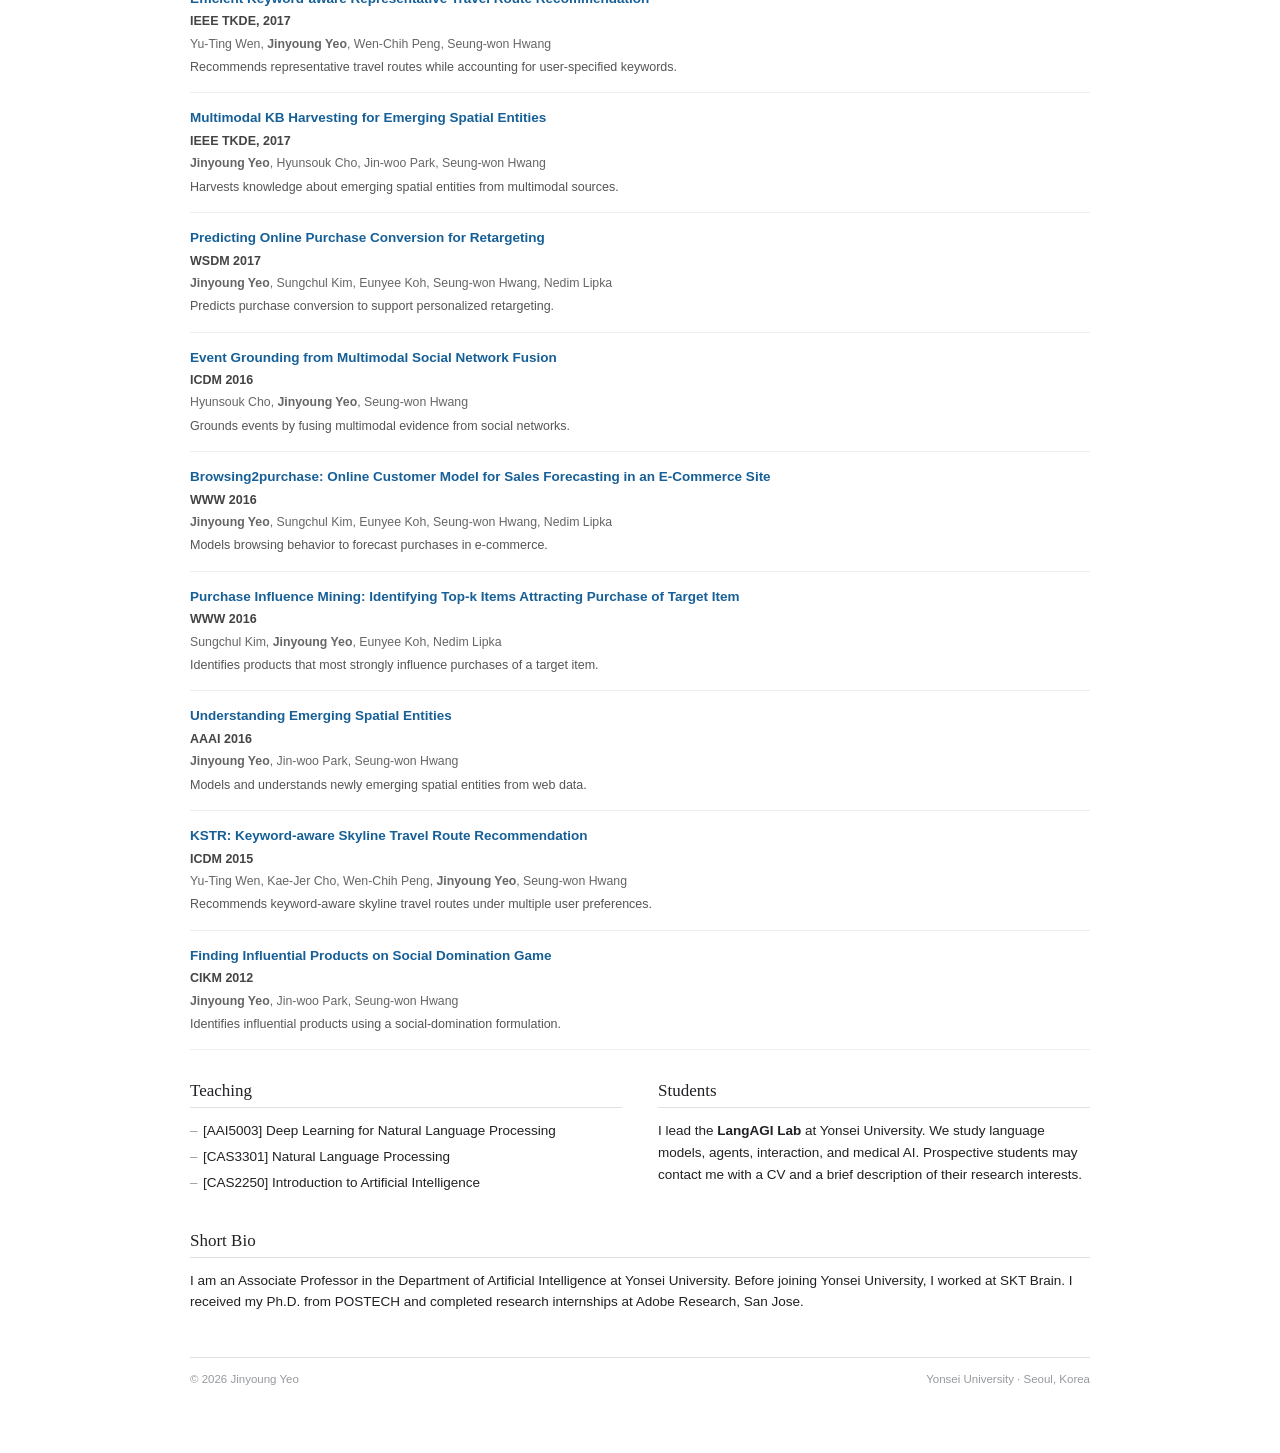
==== commit c791eb5e: "Add activities to the timeline in index.html" ====
--- a/index.html
+++ b/index.html
@@ -58,6 +58,11 @@
     <section>
       <h2>Activities</h2>
       <ul class="timeline">
+        <li><time>2026.10</time><span>Session Chair, Seoul Big Data Forum 2026</span></li>
+        <li><time>2026.09</time><span> Area Chair, ICLR 2027</span></li>
+        <li><time>2026.09</time><span>Senior Area Chair, AACL 2027</span></li>
+        <li><time>2026.09</time><span>Talk at Dongguk University</span></li>
+        
         <li><time>2026.08</time><span>Evaluation Panel Member, Samsung Science & Technology Foundation</span></li>
         <li><time>2026.08</time><span>Talk at Yonsei Institute for AI and Social Innovation</span></li>
         <li><time>2026.08</time><span>Senior Program Committee Member, AAAI 2027</span></li>
@@ -90,7 +95,7 @@
         <li class="industry-paper">
           <div class="paper-content">
             <p class="paper-title">
-                  <a href="https://sngwonlim.github.io" target="_blank" rel="noopener">
+                  <a href="https://arxiv.org/abs/2605.22505" target="_blank" rel="noopener">
                    Towards Direct Evaluation of Harness Optimizers via Priority Ranking
                   </a>
                 </p>
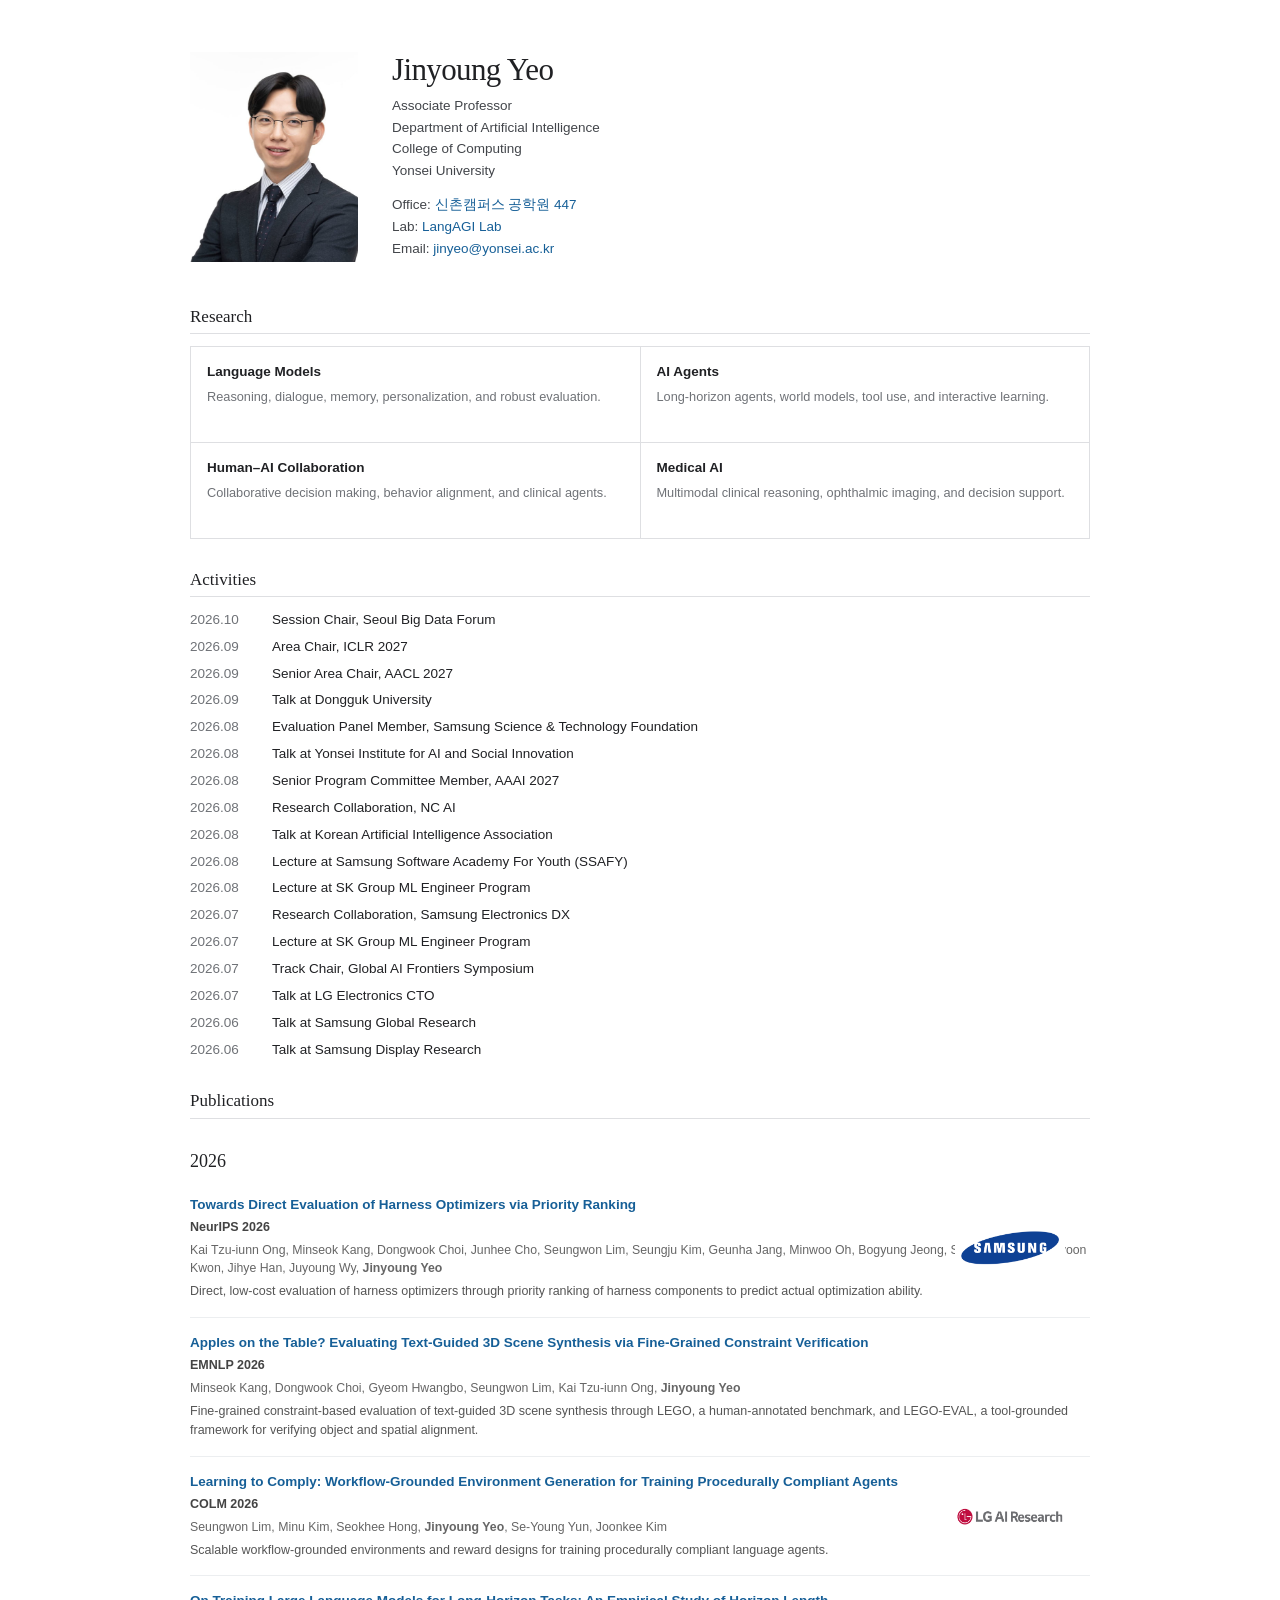
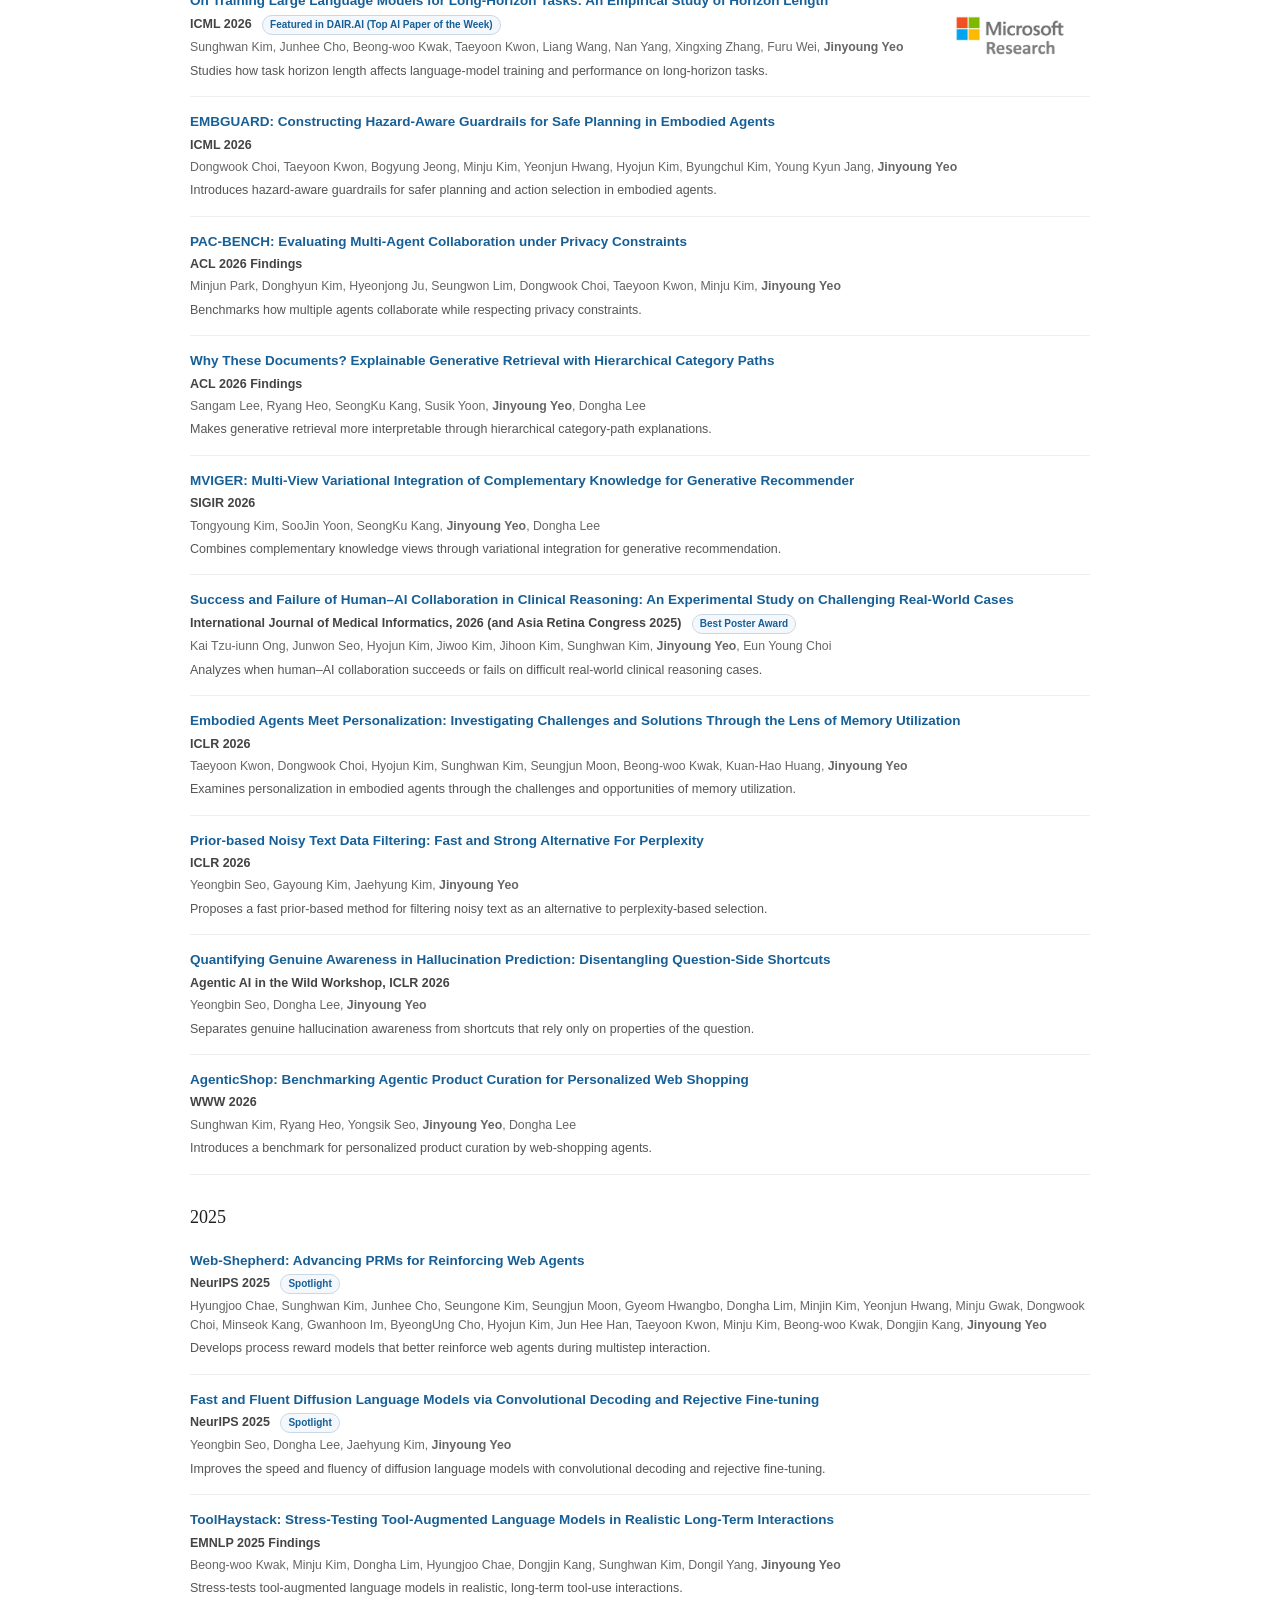
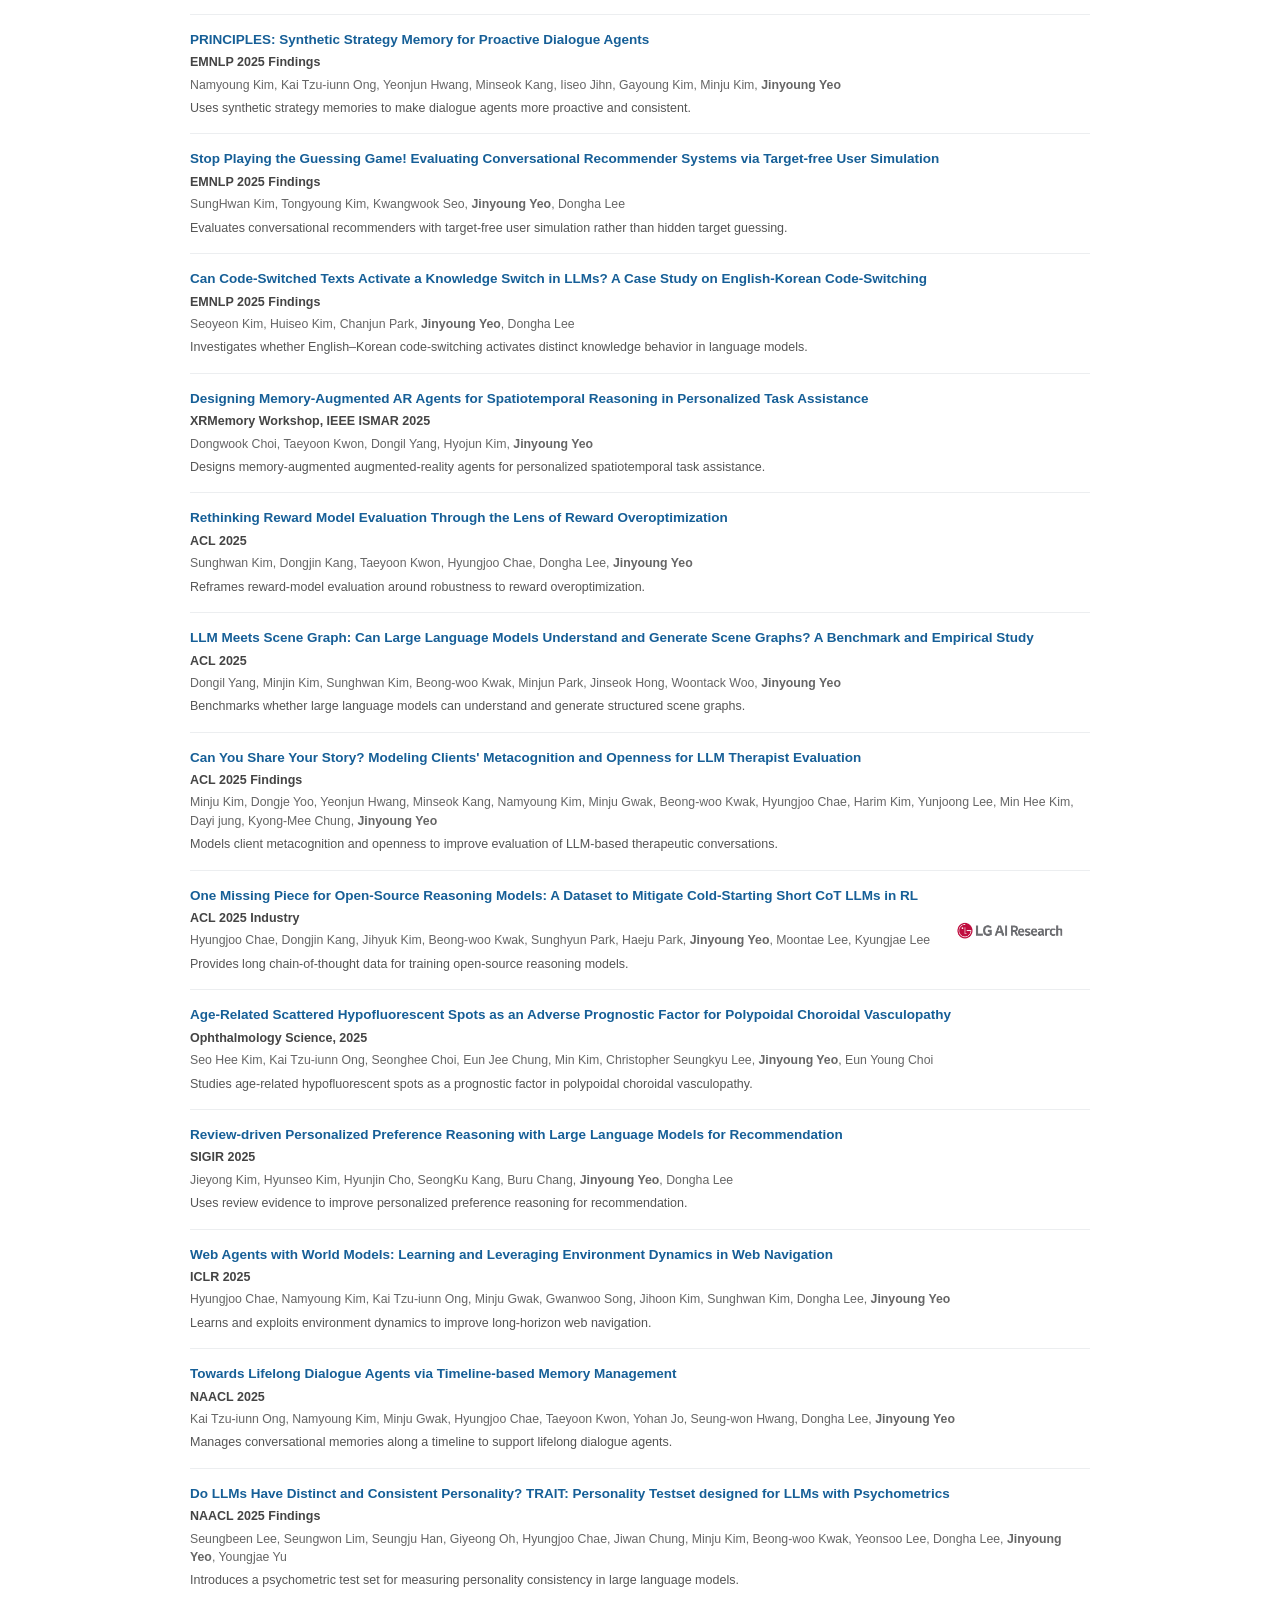
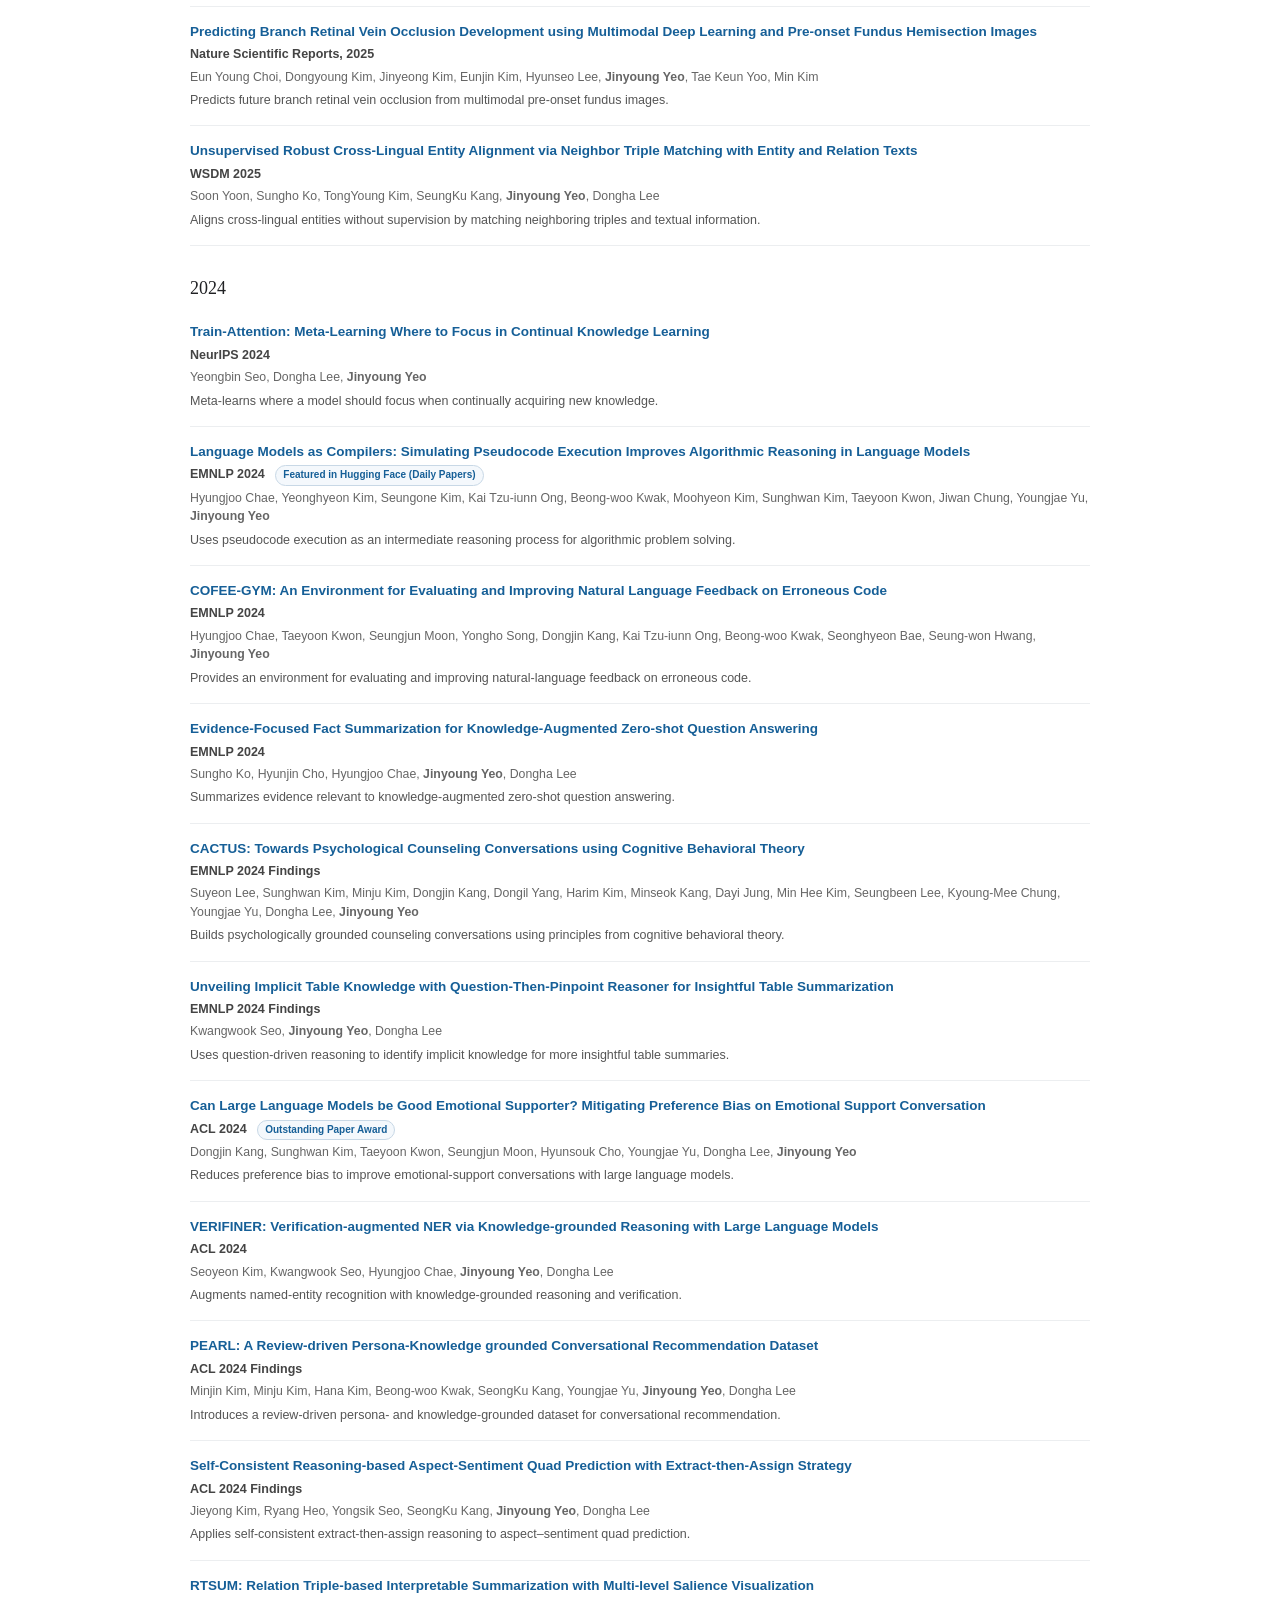
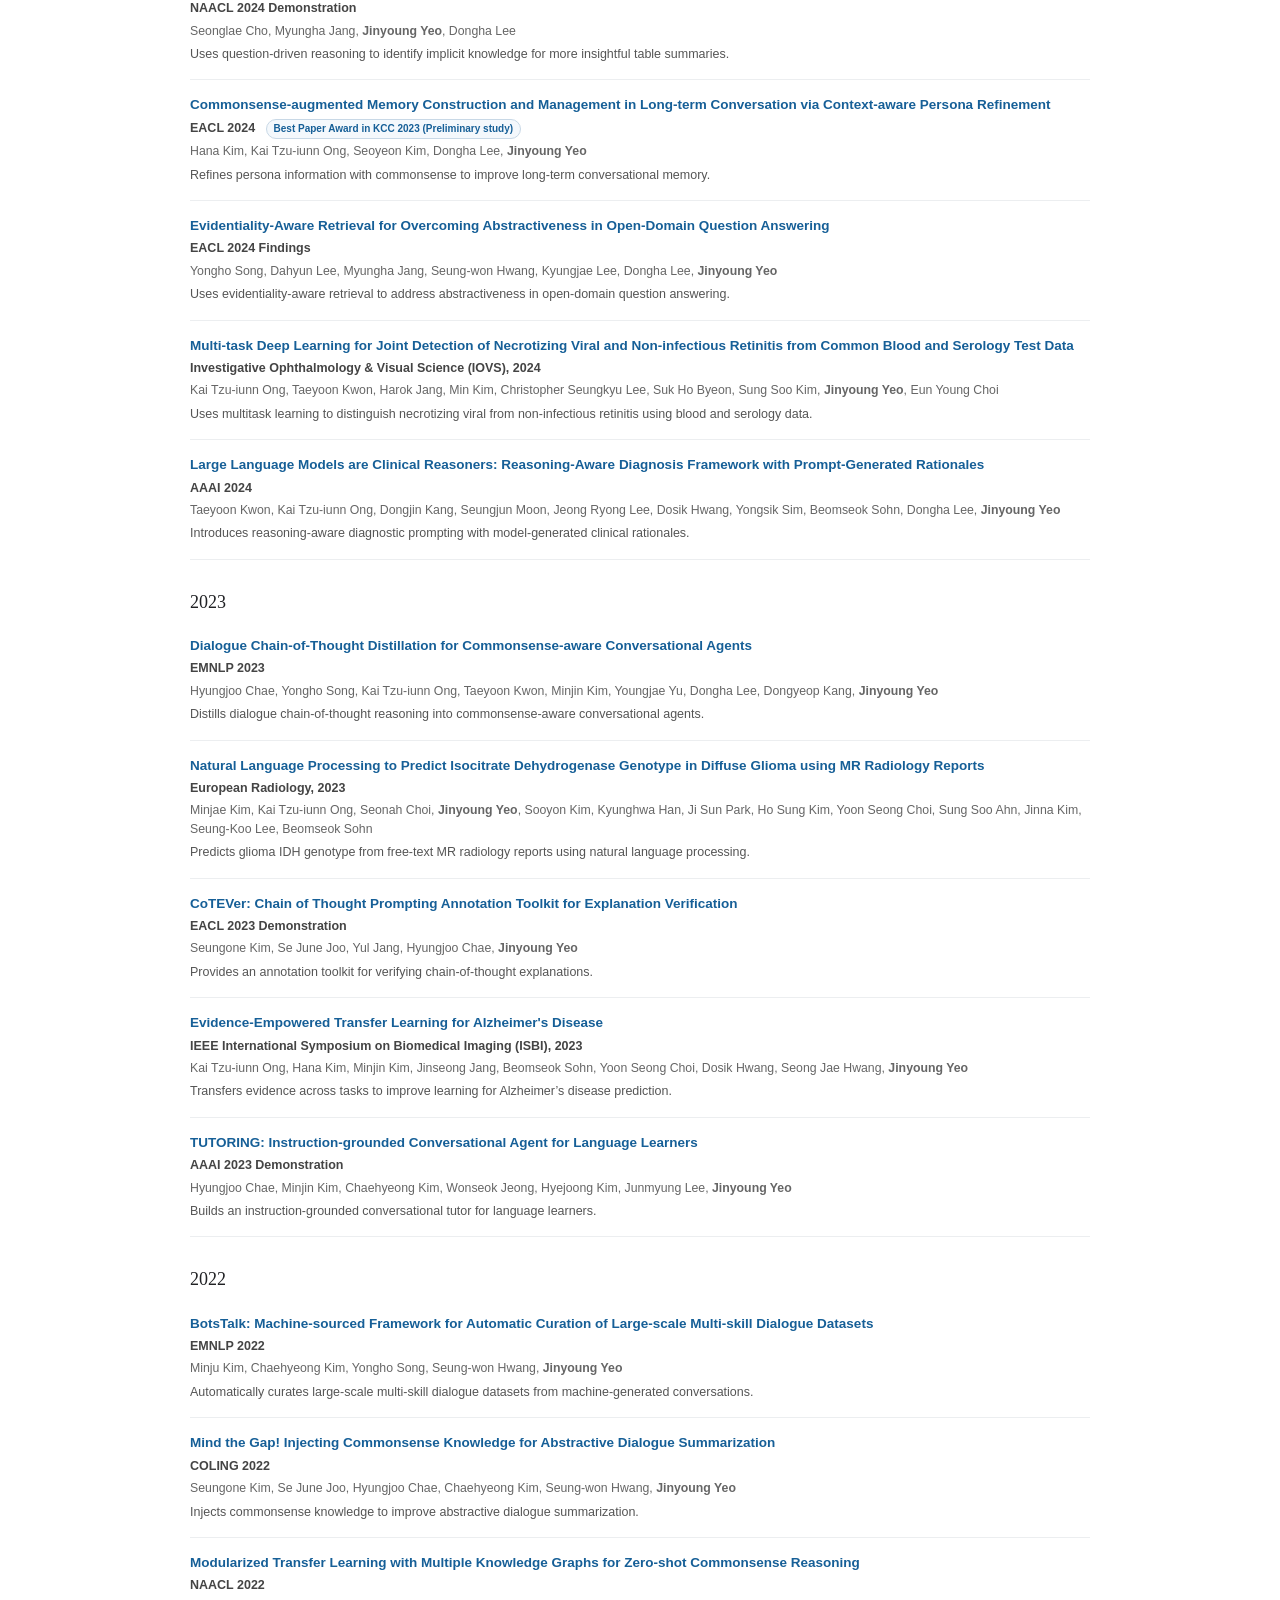
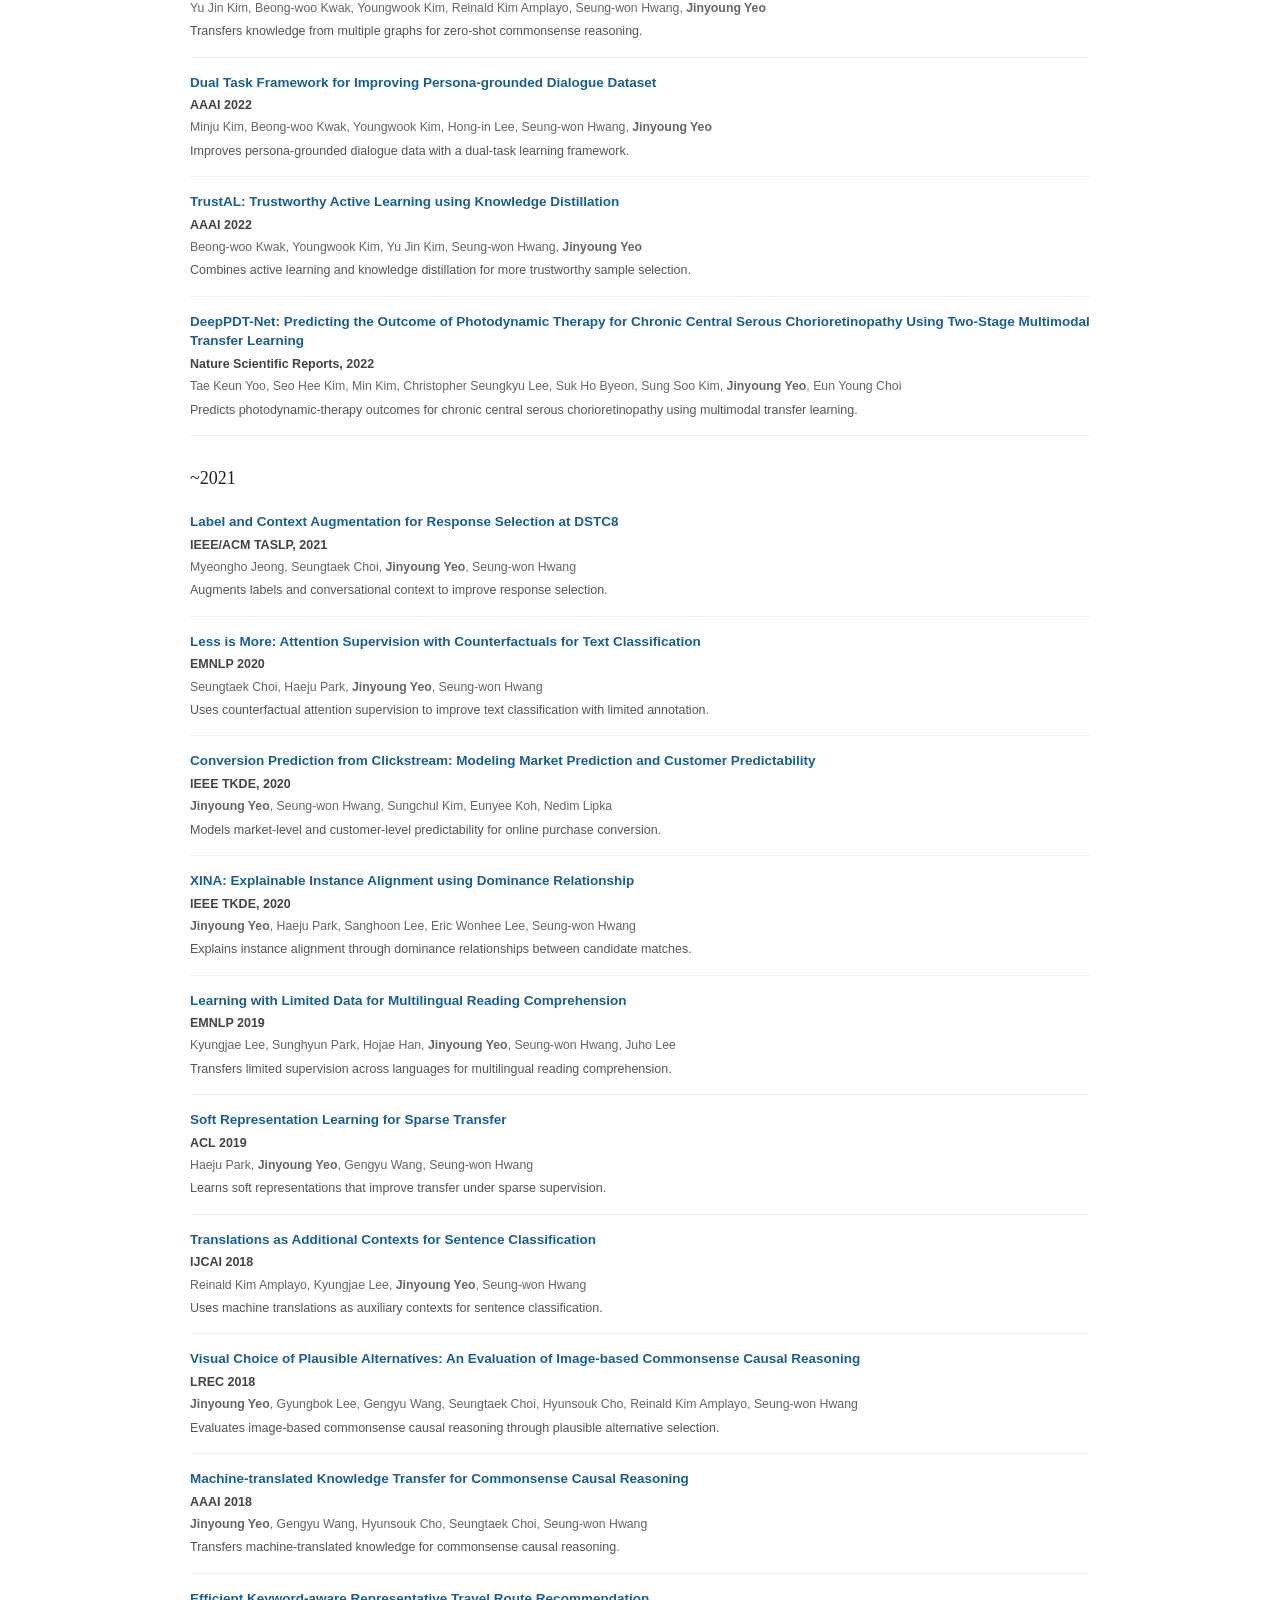
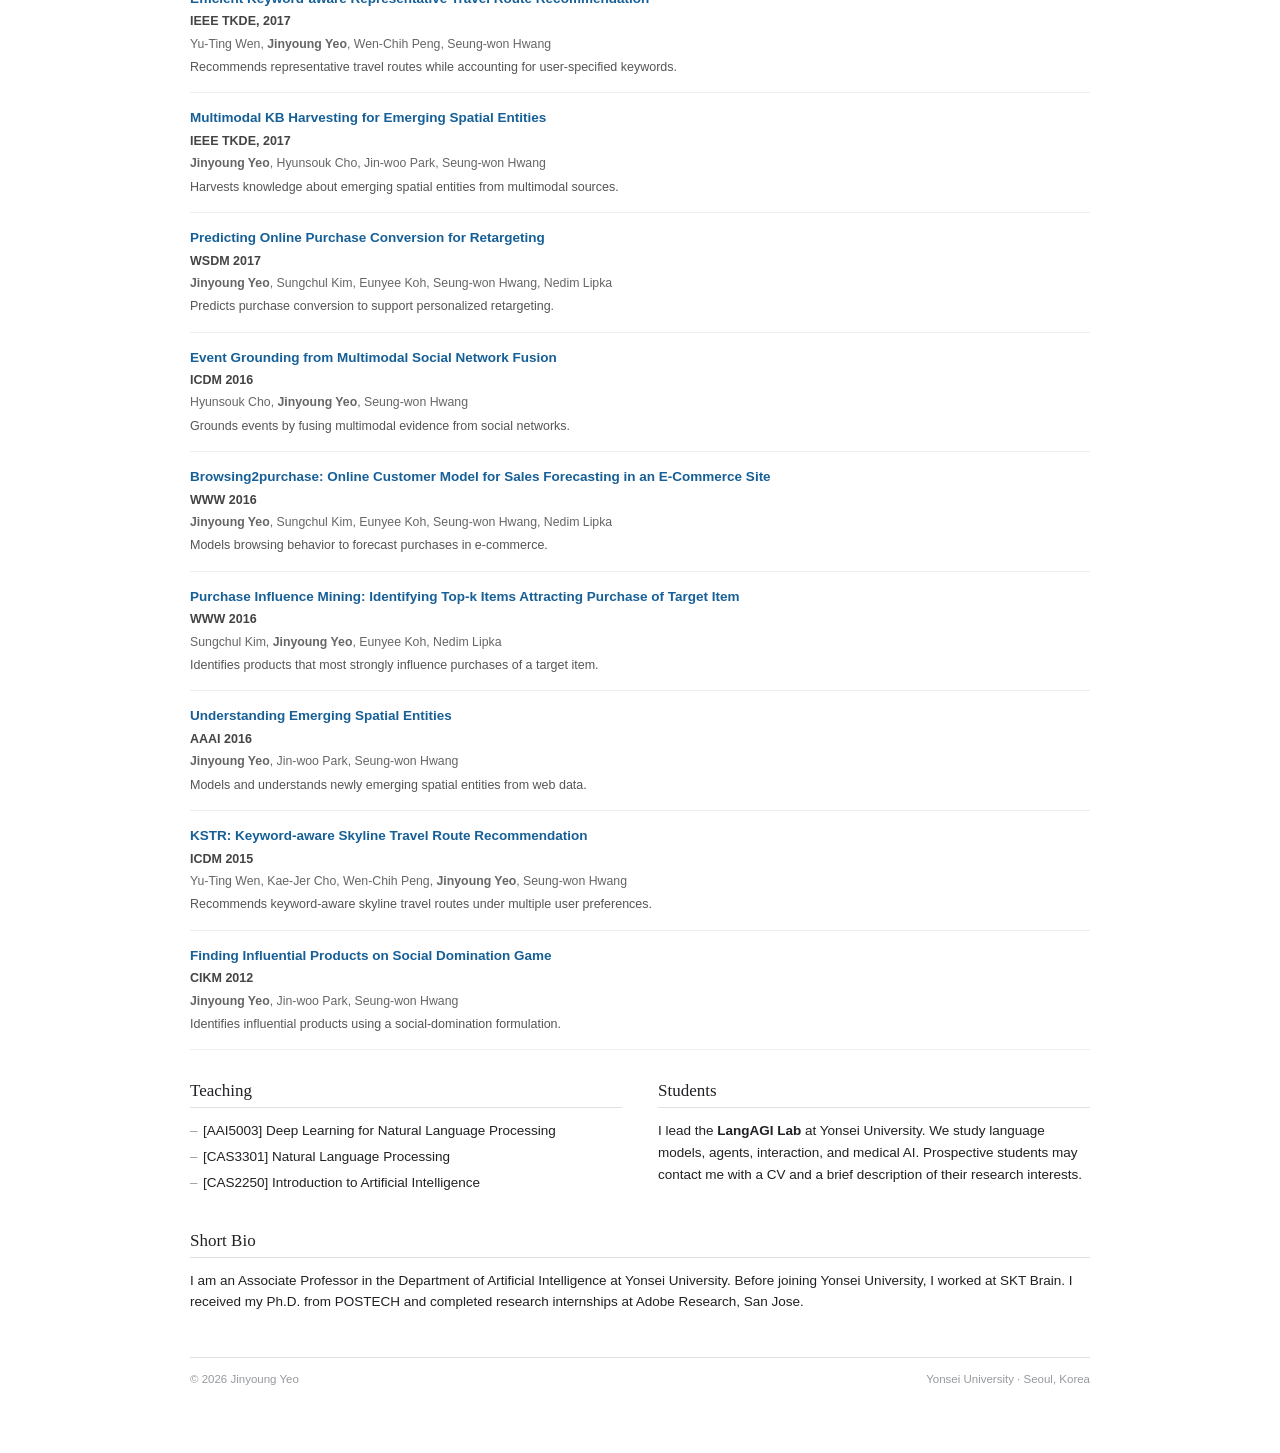
==== commit 5942418f: "Fix session title for Seoul Big Data Forum" ====
--- a/index.html
+++ b/index.html
@@ -58,7 +58,8 @@
     <section>
       <h2>Activities</h2>
       <ul class="timeline">
-        <li><time>2026.10</time><span>Session Chair, Seoul Big Data Forum 2026</span></li>
+        <li><time>2026.10</time><span>Session Chair, Seoul Big Data Forum</span></li>
+        
         <li><time>2026.09</time><span> Area Chair, ICLR 2027</span></li>
         <li><time>2026.09</time><span>Senior Area Chair, AACL 2027</span></li>
         <li><time>2026.09</time><span>Talk at Dongguk University</span></li>
